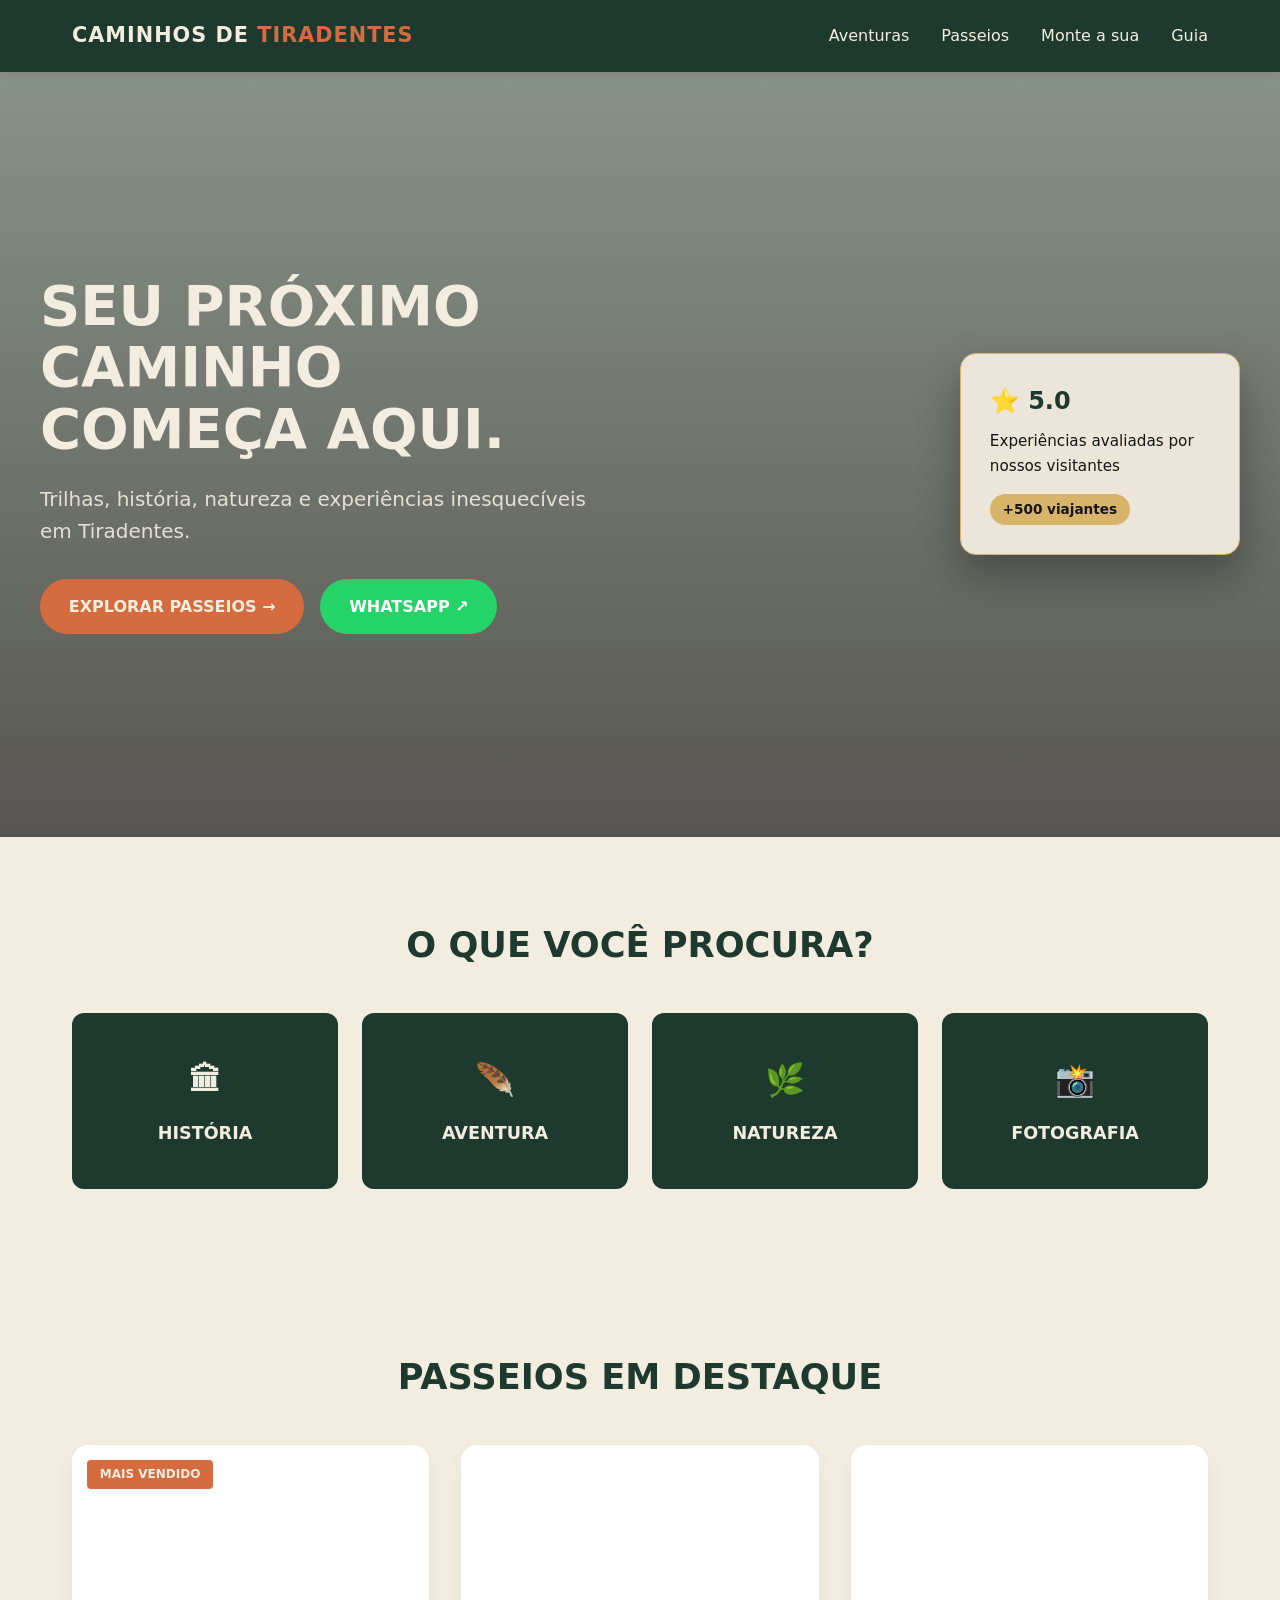
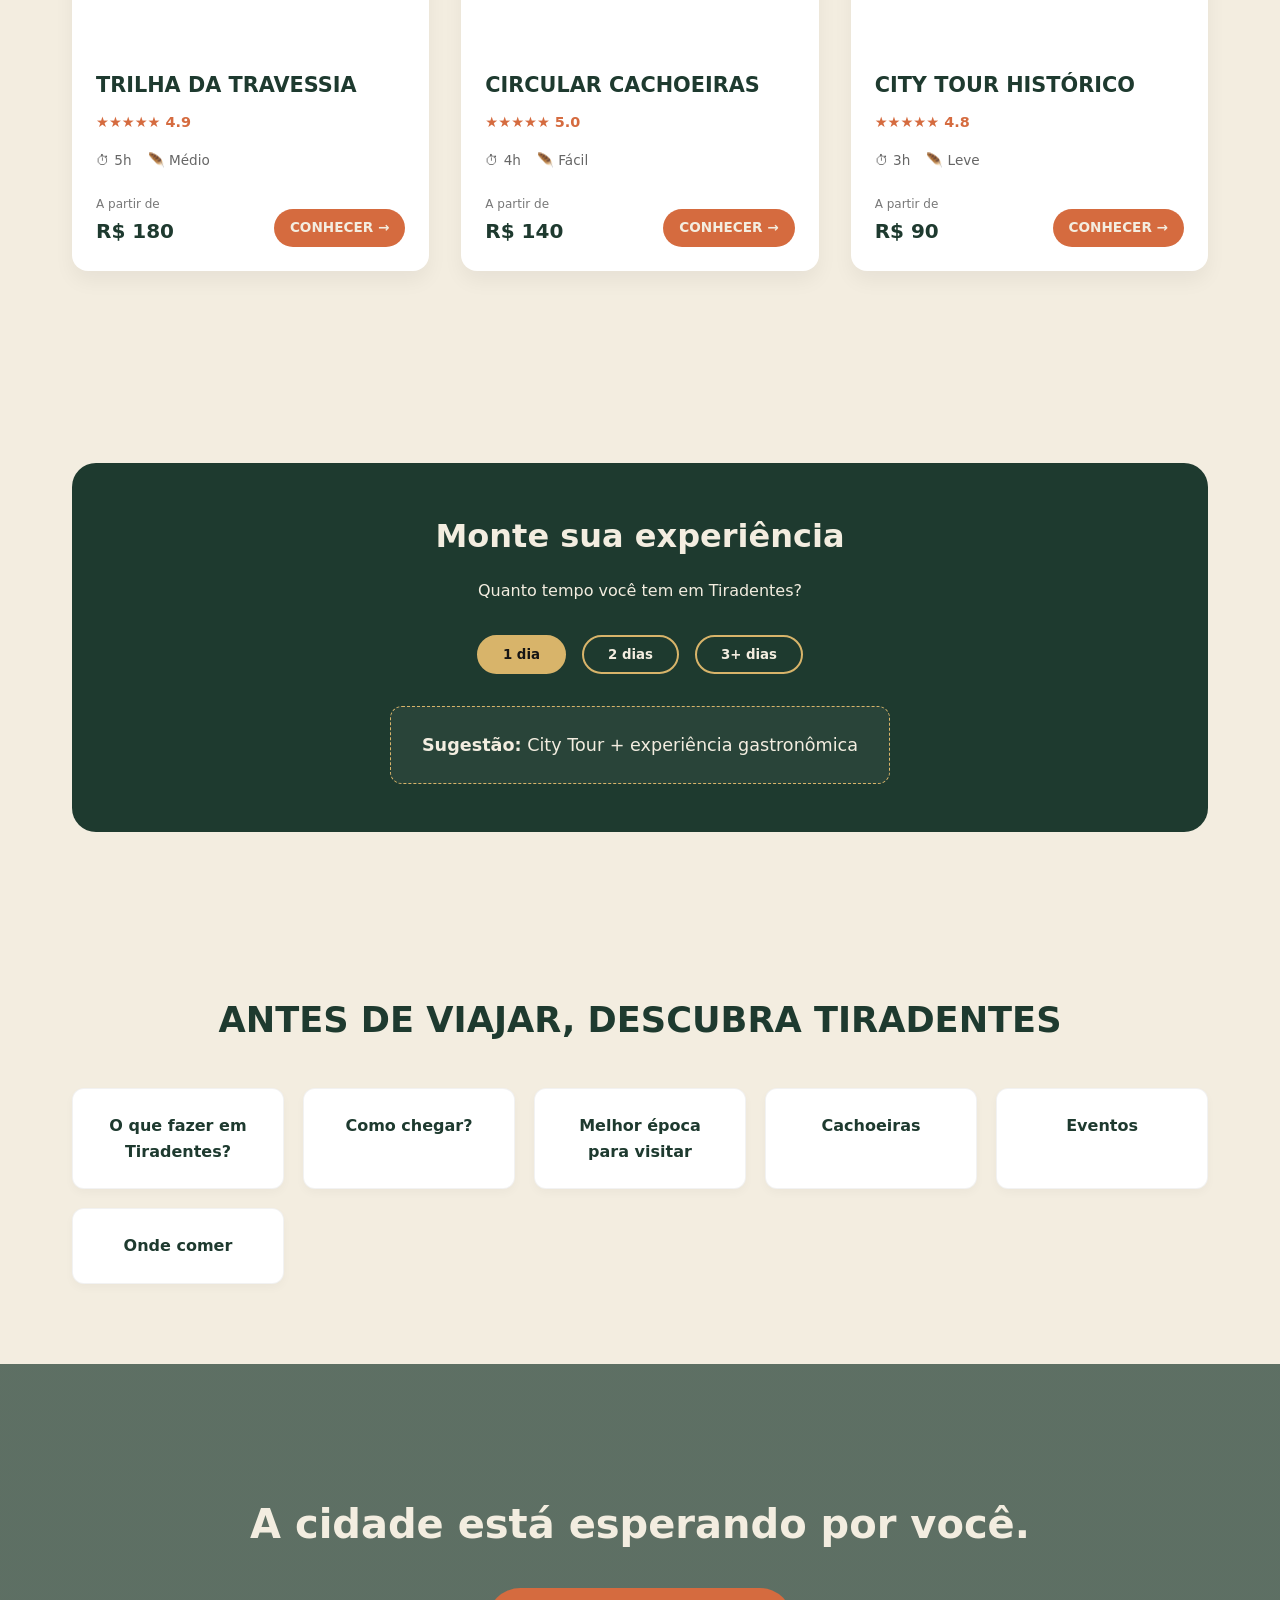
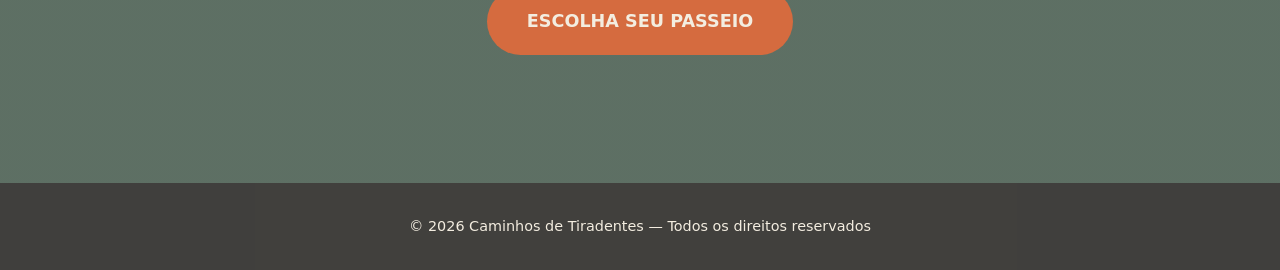
==== index.html @ ddace126 "beta" ====
<!DOCTYPE html>
<html lang="pt-BR">
<head>
  <meta charset="UTF-8" />
  <meta name="viewport" content="width=device-width, initial-scale=1.0" />
  <title>Ecoturismo Tiradentes | Seu Próximo Caminho Começa Aqui</title>
  <link rel="stylesheet" href="style.css" />
</head>
<body>

  <!-- HEADER / MENU PRINCIPAL
       ALTERE AQUI: texto do logo, itens do menu, links de navegação e a seção de destino (#id).
       Exemplo: mude "Caminhos de Tiradentes" para o nome do seu negócio e edite os hrefs para outras páginas ou seções.
  -->
  <header>
    <nav>
      <div class="logo">Caminhos de <span>Tiradentes</span></div>
      <ul class="nav-links">
        <li><a href="#aventuras">Aventuras</a></li>
        <li><a href="#passeios">Passeios</a></li>
        <li><a href="#experiencia">Monte a sua</a></li>
        <li><a href="#guia">Guia</a></li>
      </ul>
    </nav>
  </header>

  <!-- HERO / PRIMEIRA IMPRESSÃO
       ALTERE AQUI: título principal, subtítulo, botão de ação, texto do cartão flutuante e imagem de fundo.
       A imagem de fundo está no CSS na classe .hero; o texto está neste bloco.
  -->
  <div class="hero">
    <div class="hero-container">
      <div class="hero-content">
        <h1 class="hero-title">Seu próximo caminho começa aqui.</h1>
        <p class="hero-subtitle">Trilhas, história, natureza e experiências inesquecíveis em Tiradentes.</p>
        <div class="hero-buttons">
          <a href="#passeios" class="btn btn-primary">EXPLORAR PASSEIOS &rarr;</a>
          <a href="#" class="btn btn-whatsapp">WHATSAPP &#8599;</a>
        </div>
      </div>
      <div class="hero-card-wrapper">
        <div class="hero-card">
          <div class="hero-card-rating">&#11088; 5.0</div>
          <div class="hero-card-text">Experiências avaliadas por nossos visitantes</div>
          <div class="hero-card-badge">+500 viajantes</div>
        </div>
      </div>
    </div>
  </div>

  <!-- CATEGORIAS / BLOCOS DE SERVIÇO
       ALTERE AQUI: quantidade de categorias, ícones, títulos e links.
       Cada .category-card representa um tipo de experiência.
  -->
  <section id="aventuras">
    <h2 class="section-title">O que você procura?</h2>
    <div class="categories-grid">
      <a href="#" class="category-card">
        <span class="category-icon">&#127963;</span>
        <span>HISTÓRIA</span>
      </a>
      <a href="#" class="category-card">
        <span class="category-icon">&#129718;</span>
        <span>AVENTURA</span>
      </a>
      <a href="#" class="category-card">
        <span class="category-icon">&#127807;</span>
        <span>NATUREZA</span>
      </a>
      <a href="#" class="category-card">
        <span class="category-icon">&#128248;</span>
        <span>FOTOGRAFIA</span>
      </a>
    </div>
  </section>

  <!-- PASSEIOS EM DESTAQUE
       ALTERE AQUI: cada cartão de passeio individualmente.
       Para mudar o nome, imagem, duração, dificuldade, preço ou botão, edite o bloco .tour-card correspondente.
       Há três cartões no exemplo; basta duplicar ou remover blocos para criar mais opções.
  -->
  <section id="passeios">
    <h2 class="section-title">Passeios em Destaque</h2>
    <div class="tours-grid">
      
      <!-- CARD 1 -->
      <div class="tour-card">
        <div class="tour-image" style="background-image: url('https://images.unsplash.com/photo-1551632811-561732d1e306?auto=format&fit=crop&w=600&q=80');">
          <span class="tour-badge">Mais Vendido</span>
        </div>
        <div class="tour-content">
          <h3 class="tour-title">TRILHA DA TRAVESSIA</h3>
          <div class="tour-rating">&#9733;&#9733;&#9733;&#9733;&#9733; 4.9</div>
          <div class="tour-details">
            <span>&#9201; 5h</span>
            <span>&#129718; Médio</span>
          </div>
          <div class="tour-price-wrapper">
            <div>
              <div class="tour-price-label">A partir de</div>
              <div class="tour-price">R$ 180</div>
            </div>
            <a href="#" class="btn btn-primary" style="padding: 0.5rem 1rem; font-size: 0.85rem;">CONHECER &rarr;</a>
          </div>
        </div>
      </div>

      <!-- CARD 2 -->
      <div class="tour-card">
        <div class="tour-image" style="background-image: url('https://images.unsplash.com/photo-1506744038136-46273834b3fb?auto=format&fit=crop&w=600&q=80');">
        </div>
        <div class="tour-content">
          <h3 class="tour-title">CIRCULAR CACHOEIRAS</h3>
          <div class="tour-rating">&#9733;&#9733;&#9733;&#9733;&#9733; 5.0</div>
          <div class="tour-details">
            <span>&#9201; 4h</span>
            <span>&#129718; Fácil</span>
          </div>
          <div class="tour-price-wrapper">
            <div>
              <div class="tour-price-label">A partir de</div>
              <div class="tour-price">R$ 140</div>
            </div>
            <a href="#" class="btn btn-primary" style="padding: 0.5rem 1rem; font-size: 0.85rem;">CONHECER &rarr;</a>
          </div>
        </div>
      </div>

      <!-- CARD 3 -->
      <div class="tour-card">
        <div class="tour-image" style="background-image: url('https://images.unsplash.com/photo-1513836279014-a89f7a76ae86?auto=format&fit=crop&w=600&q=80');">
        </div>
        <div class="tour-content">
          <h3 class="tour-title">CITY TOUR HISTÓRICO</h3>
          <div class="tour-rating">&#9733;&#9733;&#9733;&#9733;&#9733; 4.8</div>
          <div class="tour-details">
            <span>&#9201; 3h</span>
            <span>&#129718; Leve</span>
          </div>
          <div class="tour-price-wrapper">
            <div>
              <div class="tour-price-label">A partir de</div>
              <div class="tour-price">R$ 90</div>
            </div>
            <a href="#" class="btn btn-primary" style="padding: 0.5rem 1rem; font-size: 0.85rem;">CONHECER &rarr;</a>
          </div>
        </div>
      </div>

    </div>
  </section>

  <!-- MONTE SUA EXPERIÊNCIA / BLOCO INTERATIVO
       ALTERE AQUI: texto do título, pergunta, botões do planner e sugestões finais do JavaScript.
       Os botões disparam a função updatePlan() em scripts.js.
  -->
  <section id="experiencia">
    <div class="planner-section">
      <h2 class="planner-title">Monte sua experiência</h2>
      <p>Quanto tempo você tem em Tiradentes?</p>
      
      <div class="planner-options">
        <button class="planner-btn active" onclick="updatePlan(1, this)">1 dia</button>
        <button class="planner-btn" onclick="updatePlan(2, this)">2 dias</button>
        <button class="planner-btn" onclick="updatePlan(3, this)">3+ dias</button>
      </div>

      <div class="planner-result" id="plannerResult">
        <strong>Sugestão:</strong> City Tour + experiência gastronômica
      </div>
    </div>
  </section>

  <!-- GUIA DE TIRADENTES
       ALTERE AQUI: lista de tópicos do guia e os textos dos cards.
       Esses elementos são links vazios (href="#") e podem virar páginas internas ou links externos.
  -->
  <section id="guia">
    <h2 class="section-title">Antes de viajar, descubra Tiradentes</h2>
    <div class="guide-grid">
      <a href="#" class="guide-card">O que fazer em Tiradentes?</a>
      <a href="#" class="guide-card">Como chegar?</a>
      <a href="#" class="guide-card">Melhor época para visitar</a>
      <a href="#" class="guide-card">Cachoeiras</a>
      <a href="#" class="guide-card">Eventos</a>
      <a href="#" class="guide-card">Onde comer</a>
    </div>
  </section>

  <!-- CTA FINAL / CHAMADA DE AÇÃO
       ALTERE AQUI: texto da chamada e botão final para agendar ou escolher passeio.
  -->
  <div class="full-cta">
    <h2>A cidade está esperando por você.</h2>
    <a href="#passeios" class="btn btn-primary" style="font-size: 1.1rem; padding: 1.2rem 2.5rem;">ESCOLHA SEU PASSEIO</a>
  </div>

  <!-- FOOTER / RODAPÉ
       ALTERE AQUI: nome do site, ano e texto de direitos autorais.
  -->
  <footer>
    <p>&copy;  2026 Caminhos de Tiradentes — Todos os direitos reservados</p>
  </footer>

  <script src="scripts.js"></script>
</body>
</html>
---- style.css ----
/* CSS RESET & VARIABLES
   ALTERE AQUI: todas as cores principais do site, fonte e paleta visual geral.
   Toda mudança feita em :root afeta vários elementos ao mesmo tempo.
*/
:root {
  --verde-floresta: #1E3A2F;
  --creme: #F3EDE0;
  --terracota: #D56B3F;
  --amarelo-areia: #D8B46A;
  --preto: #151515;
  --branco: #FFFFFF;
  --fonte-principal: system-ui, -apple-system, BlinkMacSystemFont, 'Segoe UI', Roboto, Oxygen, Ubuntu, Cantarell, sans-serif;
}

* {
  margin: 0;
  padding: 0;
  box-sizing: border-box;
  font-family: var(--fonte-principal);
}

body {
  background-color: var(--creme);
  color: var(--preto);
  line-height: 1.6;
}

/* HEADER & NAVBAR
   ALTERE AQUI: o fundo do topo do site, a barra fixa e o estilo do menu.
   Os itens do menu estão em .nav-links a e .logo.
*/
header {
  background-color: var(--verde-floresta);
  position: sticky;
  top: 0;
  z-index: 1000;
  box-shadow: 0 2px 10px rgba(0,0,0,0.1);
}

nav {
  max-width: 1200px;
  margin: 0 auto;
  padding: 1.2rem 2rem;
  display: flex;
  justify-content: space-between;
  align-items: center;
}

.logo {
  color: var(--creme);
  font-weight: 800;
  font-size: 1.3rem;
  letter-spacing: 1px;
  text-transform: uppercase;
}

.logo span {
  color: var(--terracota);
}

.nav-links {
  display: flex;
  gap: 2rem;
  list-style: none;
}

.nav-links a {
  color: var(--creme);
  text-decoration: none;
  font-weight: 500;
  transition: color 0.2s;
}

.nav-links a:hover {
  color: var(--amarelo-areia);
}

/* HERO SECTION
   ALTERE AQUI: a imagem principal, a altura, a sobreposição de cor e o comportamento da seção inicial.
   Se quiser trocar a foto ou o efeito de escurecimento, mude a propriedade background da classe .hero.
*/
.hero {
  position: relative;
  min-height: 85vh;
  background: linear-gradient(rgba(30, 58, 47, 0.5), rgba(21, 21, 21, 0.7)), 
              url('https://images.unsplash.com/photo-1551632811-561732d1e306?auto=format&fit=crop&w=1600&q=80') center/cover no-repeat;
  display: flex;
  align-items: center;
  padding: 0 2rem;
}

.hero-container {
  max-width: 1200px;
  margin: 0 auto;
  width: 100%;
  display: grid;
  grid-template-columns: 1fr 1fr;
  gap: 2rem;
  align-items: center;
}

.hero-content {
  color: var(--creme);
}

.hero-title {
  font-size: 3.5rem;
  font-weight: 900;
  line-height: 1.1;
  margin-bottom: 1.5rem;
  color: var(--creme);
  text-transform: uppercase;
}

.hero-subtitle {
  font-size: 1.25rem;
  margin-bottom: 2rem;
  color: var(--creme);
  opacity: 0.9;
}

.hero-buttons {
  display: flex;
  gap: 1rem;
  flex-wrap: wrap;
}

.btn {
  padding: 0.9rem 1.8rem;
  border-radius: 50px;
  font-weight: 700;
  text-decoration: none;
  display: inline-flex;
  align-items: center;
  gap: 0.5rem;
  cursor: pointer;
  border: none;
  transition: transform 0.2s, background-color 0.2s;
}

.btn:hover {
  transform: translateY(-2px);
}

.btn-primary {
  background-color: var(--terracota);
  color: var(--creme);
}

.btn-primary:hover {
  background-color: #c05a30;
}

.btn-whatsapp {
  background-color: #25D366;
  color: var(--branco);
}

.btn-whatsapp:hover {
  background-color: #20bd5a;
}

/* CARD FLUTUANTE HERO
   ALTERE AQUI: o bloco de avaliação flutuante à direita da seção principal.
   Este cartão controla o texto de "5.0", a quantidade de viajantes e o fundo do badge.
*/
.hero-card-wrapper {
  display: flex;
  justify-content: flex-end;
}

.hero-card {
  background: rgba(243, 237, 224, 0.95);
  backdrop-filter: blur(5px);
  padding: 1.8rem;
  border-radius: 16px;
  box-shadow: 0 20px 40px rgba(0,0,0,0.3);
  max-width: 280px;
  border: 1px solid var(--amarelo-areia);
}

.hero-card-rating {
  font-size: 1.5rem;
  font-weight: 800;
  color: var(--verde-floresta);
  display: flex;
  align-items: center;
  gap: 0.3rem;
  margin-bottom: 0.5rem;
}

.hero-card-text {
  font-size: 0.95rem;
  color: var(--preto);
  margin-bottom: 1rem;
}

.hero-card-badge {
  display: inline-block;
  background-color: var(--amarelo-areia);
  color: var(--preto);
  font-weight: 700;
  padding: 0.3rem 0.8rem;
  border-radius: 20px;
  font-size: 0.85rem;
}

/* GLOBAL SECTIONS */
section {
  padding: 5rem 2rem;
  max-width: 1200px;
  margin: 0 auto;
}

.section-title {
  text-align: center;
  font-size: 2.2rem;
  color: var(--verde-floresta);
  margin-bottom: 2.5rem;
  text-transform: uppercase;
  font-weight: 800;
}

/* CATEGORIAS
   ALTERE AQUI: o layout da grade de categorias (quantos blocos aparecem por linha e o espaço entre eles).
   Cada .category-card representa um item de menu visual.
*/
.categories-grid {
  display: grid;
  grid-template-columns: repeat(auto-fit, minmax(220px, 1fr));
  gap: 1.5rem;
}

.category-card {
  background-color: var(--verde-floresta);
  color: var(--creme);
  padding: 2.5rem 1.5rem;
  border-radius: 12px;
  text-align: center;
  text-decoration: none;
  font-weight: 700;
  font-size: 1.1rem;
  transition: all 0.3s ease;
  display: flex;
  flex-direction: column;
  align-items: center;
  gap: 0.8rem;
  border: 2px solid transparent;
}

.category-card:hover {
  background-color: var(--terracota);
  transform: translateY(-5px);
}

.category-icon {
  font-size: 2rem;
}

/* TOURS / PASSEIOS
   ALTERE AQUI: o grid dos cards de passeio e todos os estilos internos do cartão.
   Os títulos, preços, ícones, avaliação, destaque e botão estão aqui.
*/
.tours-grid {
  display: grid;
  grid-template-columns: repeat(auto-fit, minmax(300px, 1fr));
  gap: 2rem;
}

.tour-card {
  background-color: var(--branco);
  border-radius: 16px;
  overflow: hidden;
  box-shadow: 0 10px 20px rgba(0,0,0,0.05);
  display: flex;
  flex-direction: column;
  position: relative;
}

.tour-image {
  height: 200px;
  background-size: cover;
  background-position: center;
  position: relative;
}

.tour-badge {
  position: absolute;
  top: 15px;
  left: 15px;
  background-color: var(--terracota);
  color: var(--creme);
  padding: 0.3rem 0.8rem;
  border-radius: 4px;
  font-size: 0.75rem;
  font-weight: 800;
  text-transform: uppercase;
}

.tour-content {
  padding: 1.5rem;
  display: flex;
  flex-direction: column;
  flex-grow: 1;
}

.tour-title {
  font-size: 1.3rem;
  color: var(--verde-floresta);
  margin-bottom: 0.5rem;
  font-weight: 800;
}

.tour-rating {
  color: var(--terracota);
  font-size: 0.9rem;
  margin-bottom: 1rem;
  font-weight: 700;
}

.tour-details {
  display: flex;
  gap: 1rem;
  font-size: 0.85rem;
  color: #666;
  margin-bottom: 1.5rem;
}

.tour-price-wrapper {
  margin-top: auto;
  display: flex;
  justify-content: space-between;
  align-items: flex-end;
}

.tour-price-label {
  font-size: 0.75rem;
  color: #777;
}

.tour-price {
  font-size: 1.25rem;
  font-weight: 800;
  color: var(--verde-floresta);
}

/* MONTE SUA EXPERIÊNCIA
   ALTERE AQUI: a caixa interativa que muda de acordo com o tempo de viagem.
   O estilo dos botões e do bloco de resultado estão neste bloco.
*/
.planner-section {
  background-color: var(--verde-floresta);
  color: var(--creme);
  border-radius: 24px;
  padding: 3rem 2rem;
  text-align: center;
  margin-top: 2rem;
}

.planner-title {
  font-size: 2rem;
  margin-bottom: 1rem;
  color: var(--creme);
}

.planner-options {
  display: flex;
  justify-content: center;
  gap: 1rem;
  margin: 2rem 0;
  flex-wrap: wrap;
}

.planner-btn {
  background: transparent;
  border: 2px solid var(--amarelo-areia);
  color: var(--creme);
  padding: 0.6rem 1.5rem;
  border-radius: 30px;
  cursor: pointer;
  font-weight: 700;
  transition: all 0.2s;
}

.planner-btn.active, .planner-btn:hover {
  background-color: var(--amarelo-areia);
  color: var(--preto);
}

.planner-result {
  background-color: rgba(255,255,255,0.05);
  padding: 1.5rem;
  border-radius: 12px;
  max-width: 500px;
  margin: 0 auto;
  border: 1px dashed var(--amarelo-areia);
  font-size: 1.1rem;
}

/* GUIA DE TIRADENTES
   ALTERE AQUI: as opções de guia/FAQ/links rápidos.
   Cada .guide-card é um item da grade.
*/
.guide-grid {
  display: grid;
  grid-template-columns: repeat(auto-fit, minmax(180px, 1fr));
  gap: 1.2rem;
}

.guide-card {
  background-color: var(--branco);
  padding: 1.5rem;
  border-radius: 12px;
  text-align: center;
  text-decoration: none;
  color: var(--verde-floresta);
  font-weight: 700;
  box-shadow: 0 4px 10px rgba(0,0,0,0.03);
  border: 1px solid rgba(0,0,0,0.05);
  transition: transform 0.2s;
}

.guide-card:hover {
  transform: translateY(-3px);
  box-shadow: 0 8px 15px rgba(0,0,0,0.08);
}

/* FULL WIDTH CTA
   ALTERE AQUI: o bloco grande de chamada para ação, com imagem de fundo e texto principal.
   É a seção que costuma anunciar a última decisão do visitante.
*/
.full-cta {
  background: linear-gradient(rgba(30, 58, 47, 0.7), rgba(30, 58, 47, 0.7)), 
              url('https://images.unsplash.com/photo-1464822759023-fed622ff2c3b?auto=format&fit=crop&w=1600&q=80') center/cover no-repeat;
  padding: 8rem 2rem;
  text-align: center;
  color: var(--creme);
}

.full-cta h2 {
  font-size: 2.5rem;
  margin-bottom: 2rem;
  font-weight: 800;
}

/* FOOTER
   ALTERE AQUI: o rodapé do site, como fundo escuro, texto final e ano.
*/
footer {
  background-color: var(--preto);
  color: var(--creme);
  padding: 2rem;
  text-align: center;
  font-size: 0.9rem;
  opacity: 0.8;
}

/* RESPONSIVO */
@media (max-width: 768px) {
  .hero-container {
    grid-template-columns: 1fr;
  }
  .hero-card-wrapper {
    justify-content: center;
  }
  .hero-title {
    font-size: 2.5rem;
  }
  .nav-links {
    display: none;
  }
}
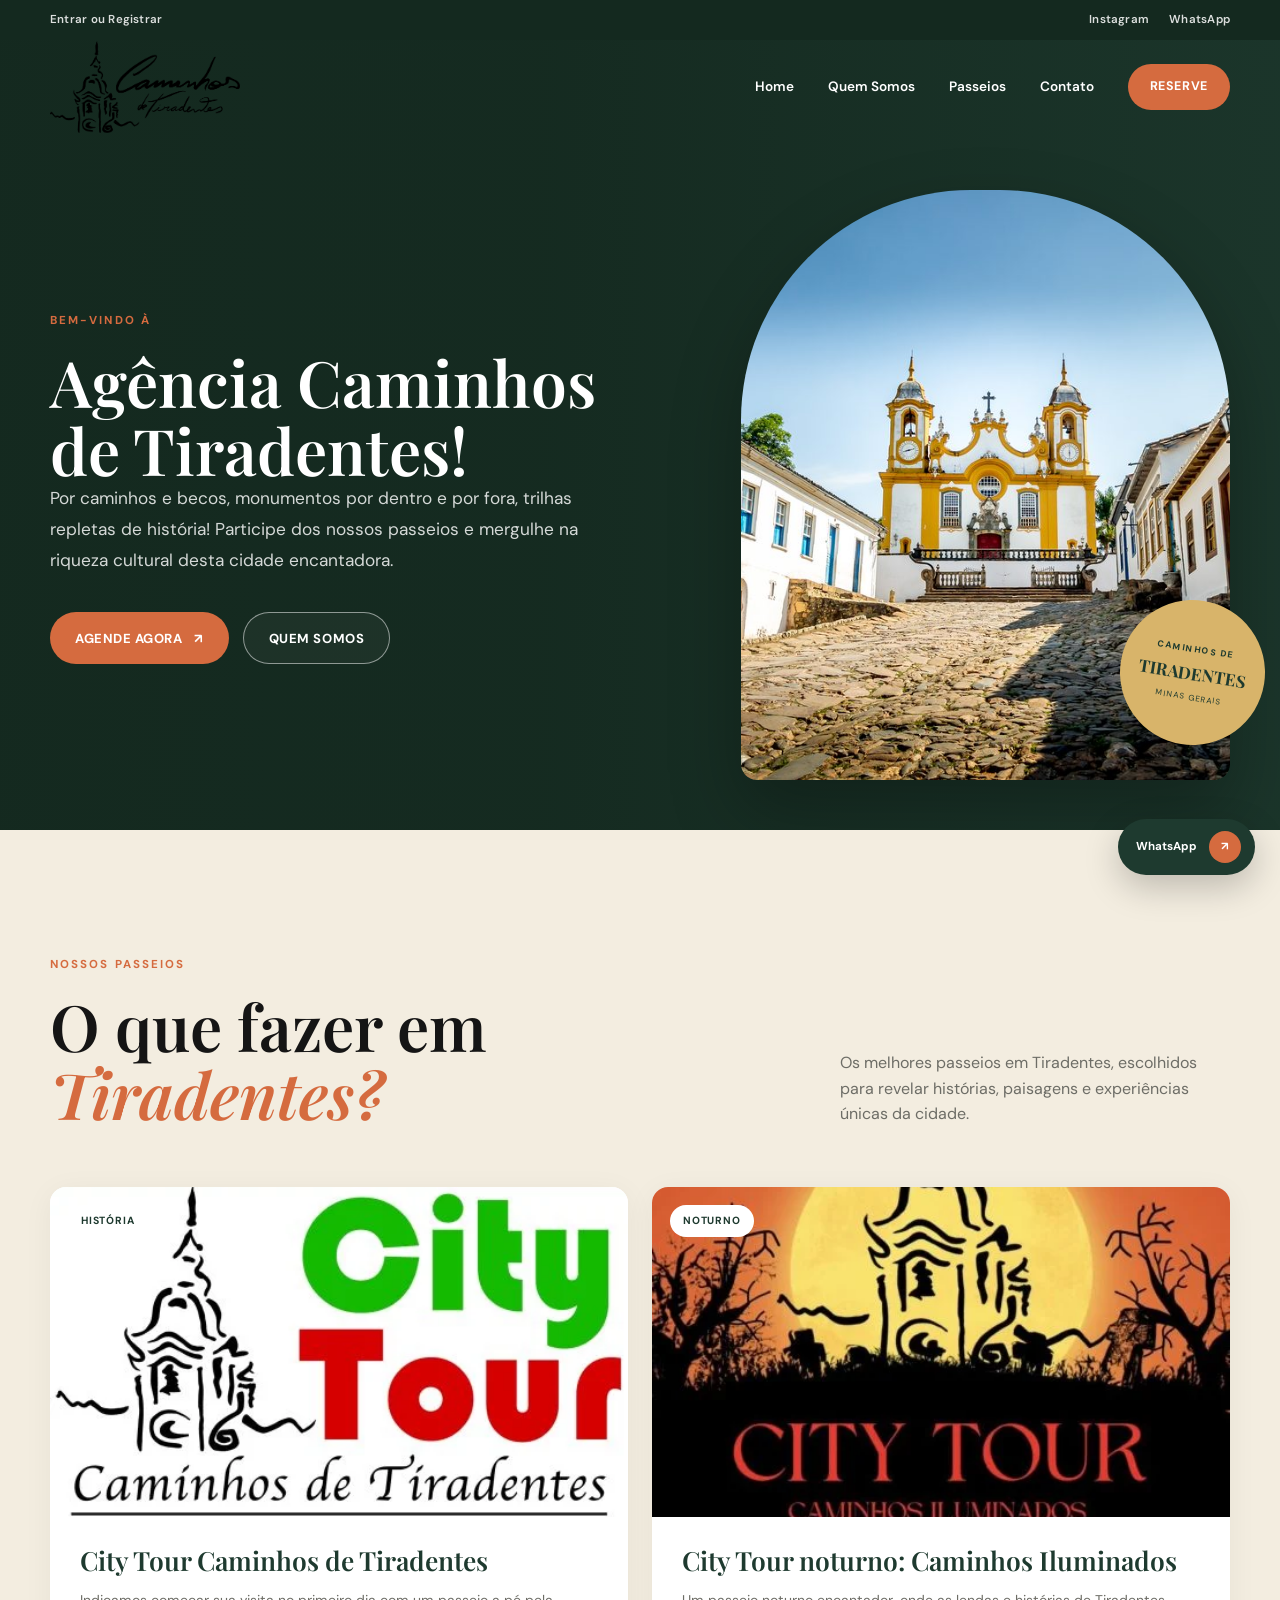
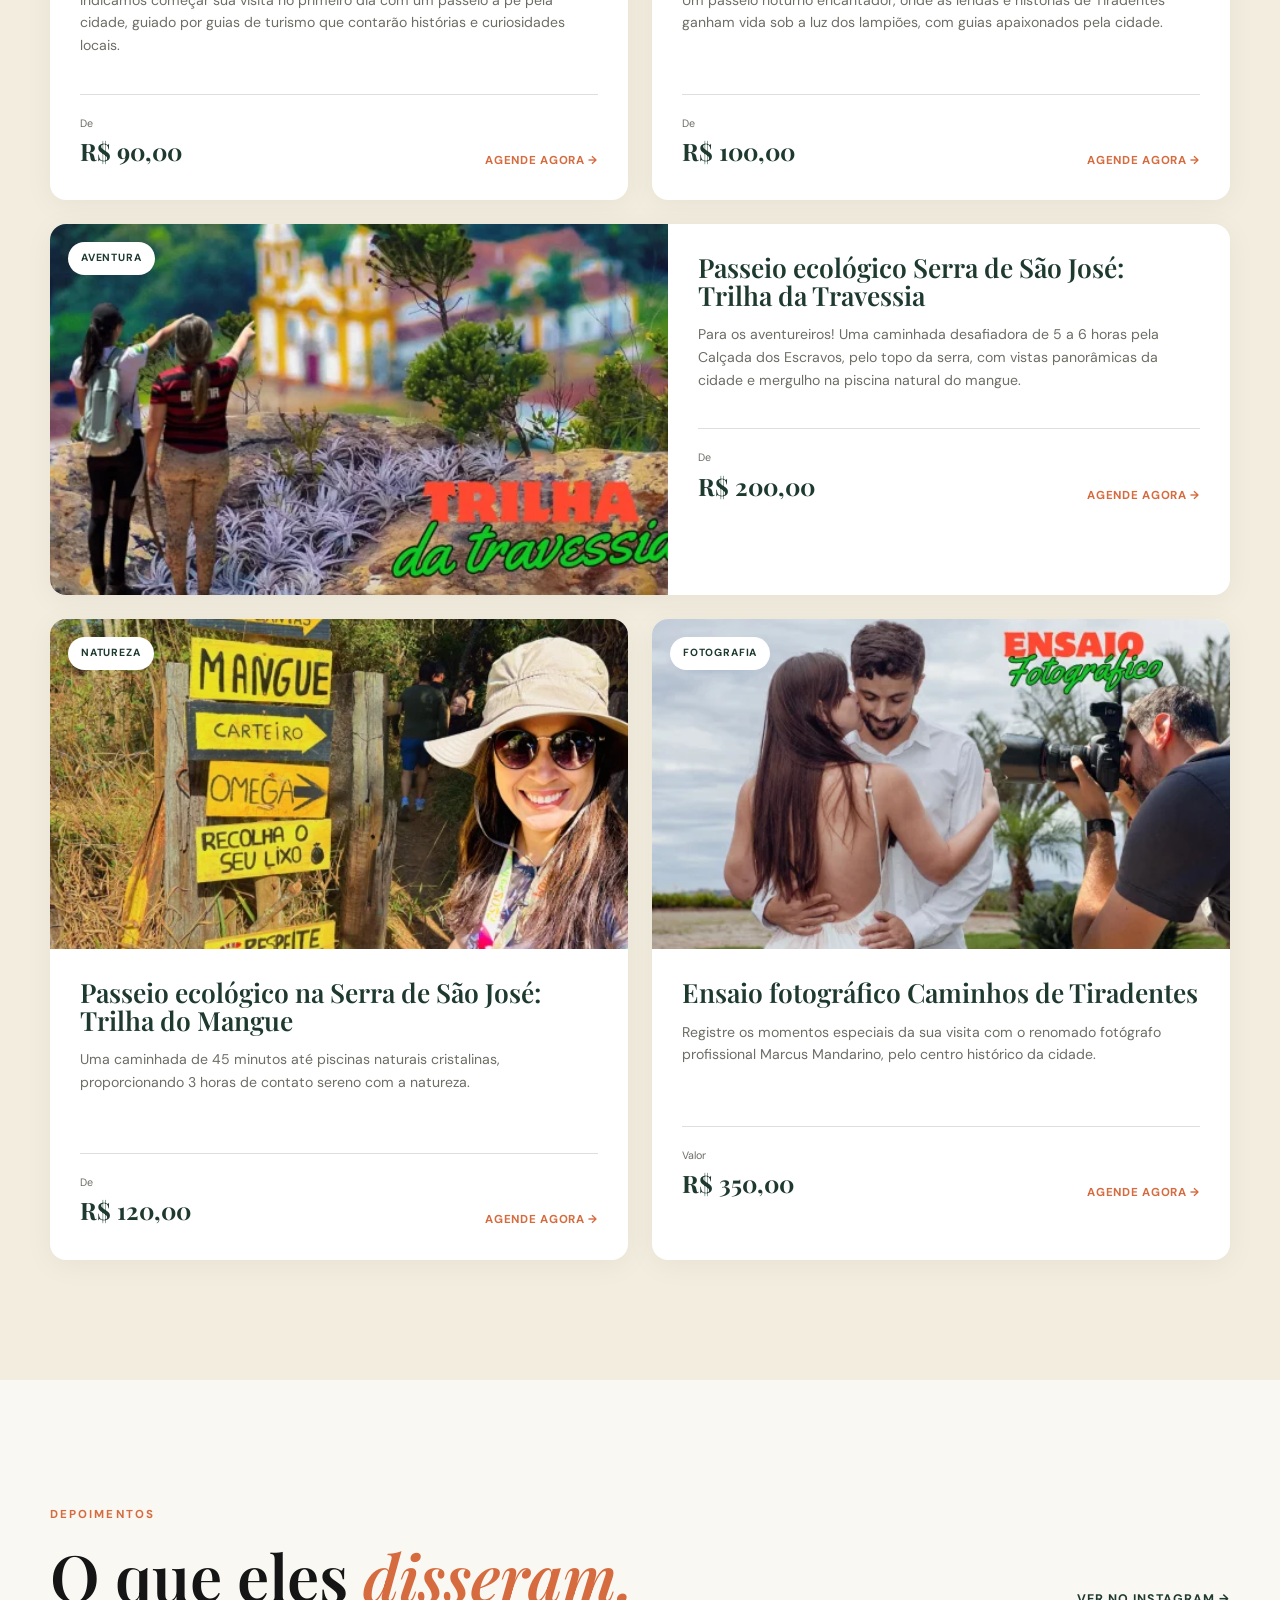
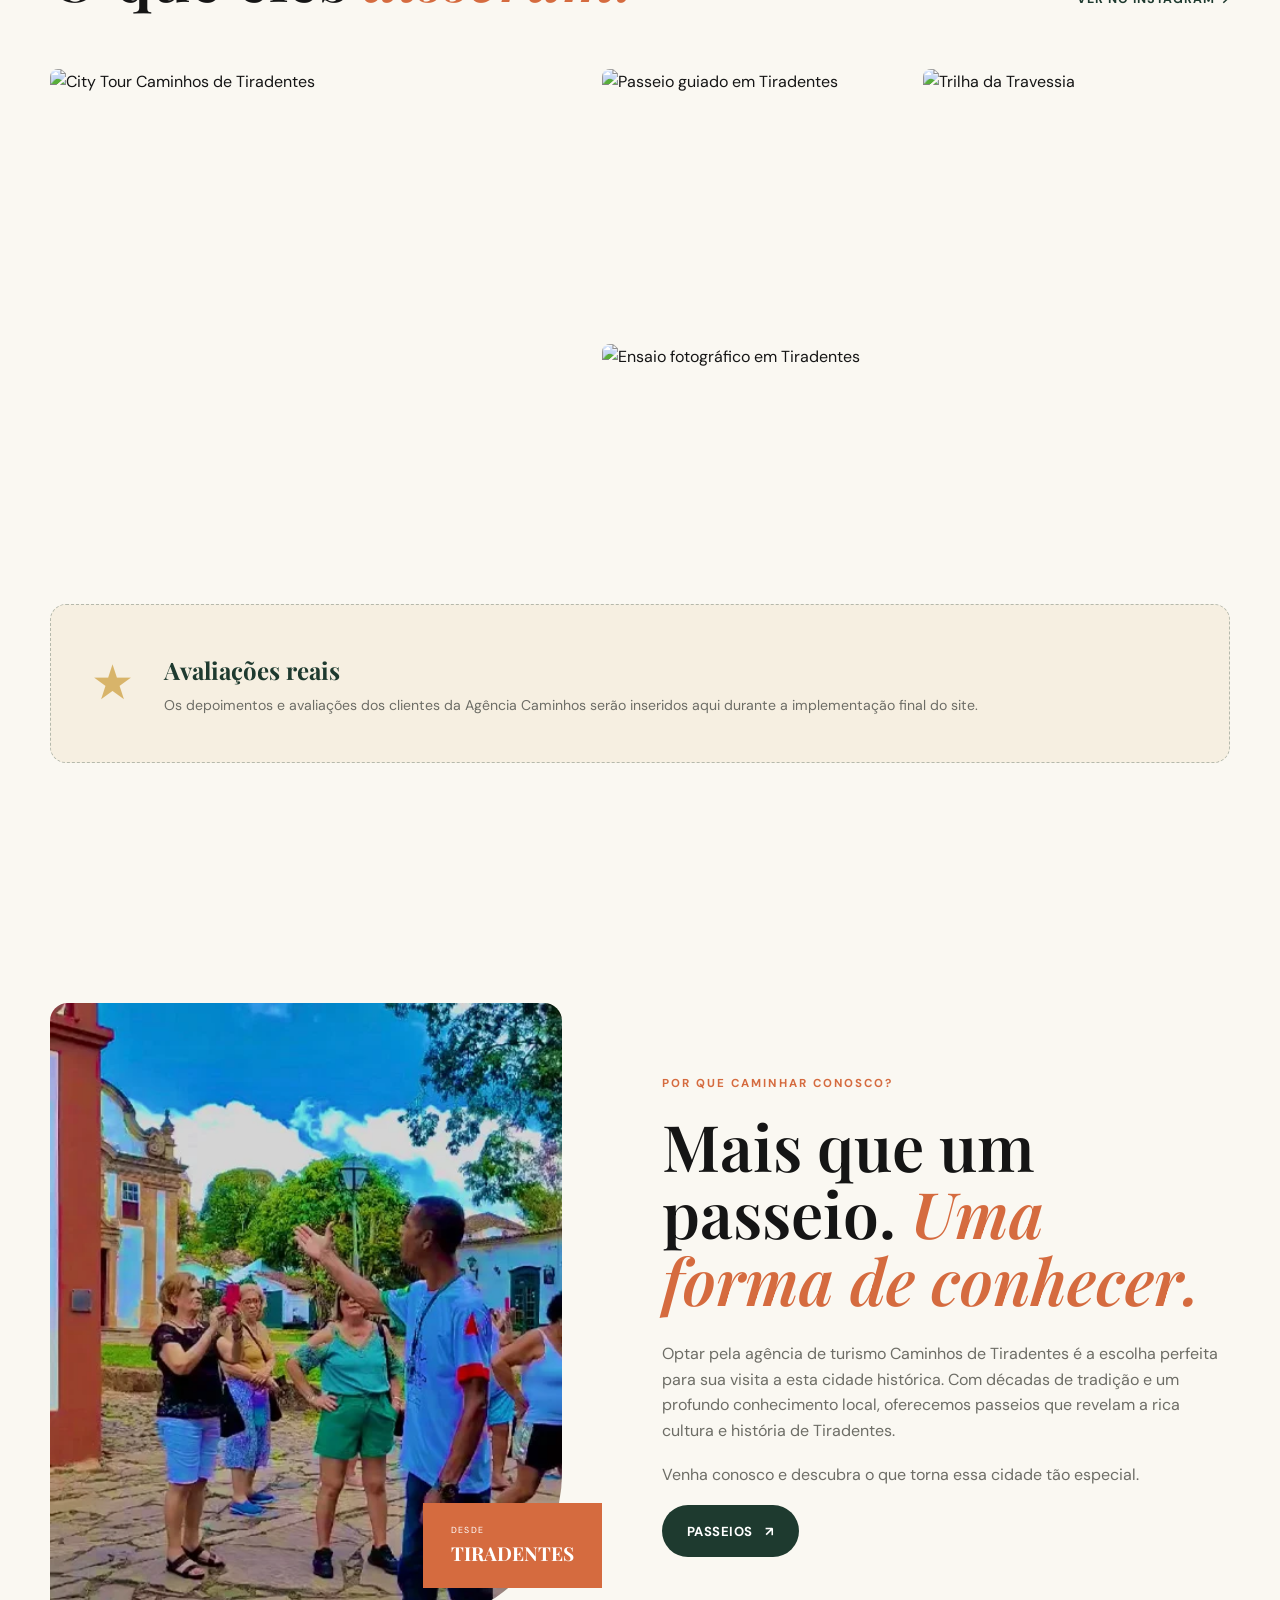
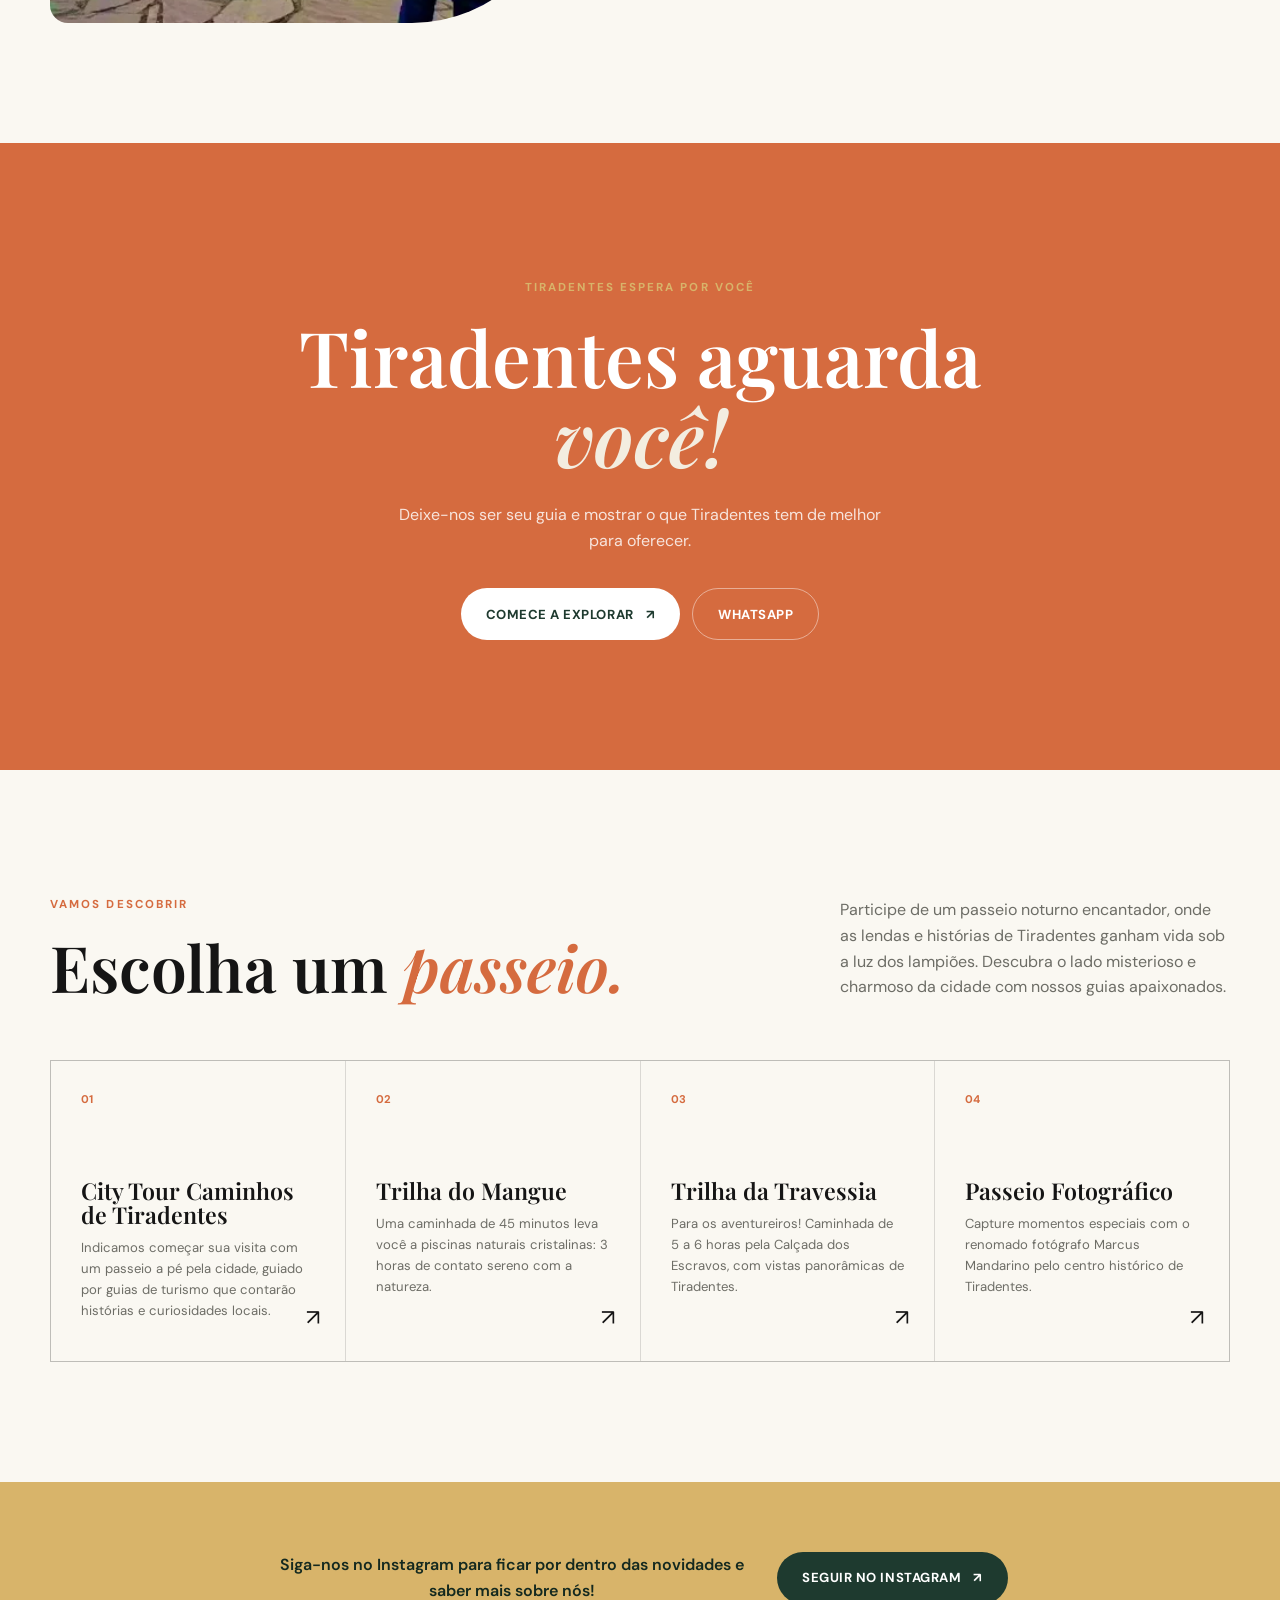
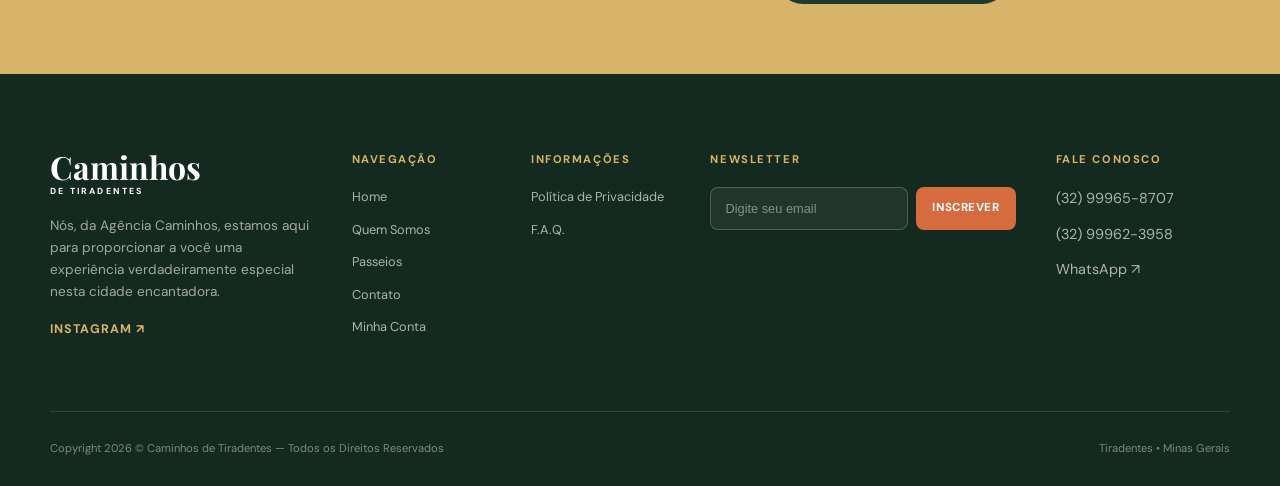
==== commit 38fc02ed: "att" ====
--- a/index.html
+++ b/index.html
@@ -1,207 +1,1209 @@
 <!DOCTYPE html>
 <html lang="pt-BR">
+
 <head>
-  <meta charset="UTF-8" />
-  <meta name="viewport" content="width=device-width, initial-scale=1.0" />
-  <title>Ecoturismo Tiradentes | Seu Próximo Caminho Começa Aqui</title>
-  <link rel="stylesheet" href="style.css" />
+    <meta charset="UTF-8">
+
+    <meta
+        name="viewport"
+        content="width=device-width, initial-scale=1.0"
+    >
+
+    <meta
+        name="description"
+        content="Descubra os encantos de Tiradentes com a Caminhos de Tiradentes. Seu guia para os melhores passeios guiados em Tiradentes, MG."
+    >
+
+    <title>Caminhos de Tiradentes | Agência de Turismo em Tiradentes MG</title>
+
+    <!-- Google Fonts -->
+    <link rel="preconnect" href="https://fonts.googleapis.com">
+    <link rel="preconnect" href="https://fonts.gstatic.com" crossorigin>
+
+    <link
+        href="https://fonts.googleapis.com/css2?family=DM+Sans:wght@400;500;600;700&family=Playfair+Display:wght@500;600;700&display=swap"
+        rel="stylesheet"
+    >
+
+    <!-- CSS -->
+    <link rel="stylesheet" href="style.css">
 </head>
+
 <body>
 
-  <!-- HEADER / MENU PRINCIPAL
-       ALTERE AQUI: texto do logo, itens do menu, links de navegação e a seção de destino (#id).
-       Exemplo: mude "Caminhos de Tiradentes" para o nome do seu negócio e edite os hrefs para outras páginas ou seções.
-  -->
-  <header>
-    <nav>
-      <div class="logo">Caminhos de <span>Tiradentes</span></div>
-      <ul class="nav-links">
-        <li><a href="#aventuras">Aventuras</a></li>
-        <li><a href="#passeios">Passeios</a></li>
-        <li><a href="#experiencia">Monte a sua</a></li>
-        <li><a href="#guia">Guia</a></li>
-      </ul>
-    </nav>
-  </header>
-
-  <!-- HERO / PRIMEIRA IMPRESSÃO
-       ALTERE AQUI: título principal, subtítulo, botão de ação, texto do cartão flutuante e imagem de fundo.
-       A imagem de fundo está no CSS na classe .hero; o texto está neste bloco.
-  -->
-  <div class="hero">
-    <div class="hero-container">
-      <div class="hero-content">
-        <h1 class="hero-title">Seu próximo caminho começa aqui.</h1>
-        <p class="hero-subtitle">Trilhas, história, natureza e experiências inesquecíveis em Tiradentes.</p>
-        <div class="hero-buttons">
-          <a href="#passeios" class="btn btn-primary">EXPLORAR PASSEIOS &rarr;</a>
-          <a href="#" class="btn btn-whatsapp">WHATSAPP &#8599;</a>
+    <!-- =========================================================
+         BARRA SUPERIOR
+    ========================================================== -->
+
+    <div class="topbar">
+
+        <div class="container topbar-inner">
+
+            <a href="https://caminhosdetiradentes.com.br/minha-conta/" class="topbar-account">
+                Entrar ou Registrar
+            </a>
+
+            <div class="topbar-social">
+
+                <a
+                    href="https://www.instagram.com/caminhosdetiradentes_citytour?igsh=ajJkcGUxYzQwbW5r&utm_source=qr"
+                    target="_blank"
+                    rel="noopener noreferrer"
+                    aria-label="Instagram"
+                >
+                    Instagram
+                </a>
+
+                <a
+                    href="https://wa.me/5532999658707"
+                    target="_blank"
+                    rel="noopener noreferrer"
+                    aria-label="WhatsApp"
+                >
+                    WhatsApp
+                </a>
+
+            </div>
+
         </div>
-      </div>
-      <div class="hero-card-wrapper">
-        <div class="hero-card">
-          <div class="hero-card-rating">&#11088; 5.0</div>
-          <div class="hero-card-text">Experiências avaliadas por nossos visitantes</div>
-          <div class="hero-card-badge">+500 viajantes</div>
+
+    </div>
+
+
+
+    <!-- =========================================================
+         HEADER
+    ========================================================== -->
+
+    <header class="site-header" id="site-header">
+
+        <div class="container header-inner">
+
+            <a href="#" class="logo" aria-label="Caminhos de Tiradentes">
+
+                <img
+                    src="images/logo.webp"
+                    alt="Caminhos de Tiradentes"
+                    onerror="this.style.display='none'; this.parentElement.classList.add('logo-placeholder');"
+                >
+
+                <span class="logo-fallback">
+                    Caminhos
+                    <small>de Tiradentes</small>
+                </span>
+
+            </a>
+
+
+            <!-- NAVEGAÇÃO DESKTOP -->
+
+            <nav class="main-nav" aria-label="Navegação principal">
+
+                <a href="#">Home</a>
+
+                <a href="#quem-somos">Quem Somos</a>
+
+                <a href="#passeios">Passeios</a>
+
+                <a href="#contato">Contato</a>
+
+                <a
+                    href="#reserve"
+                    class="nav-button"
+                >
+                    Reserve
+                </a>
+
+            </nav>
+
+
+            <!-- BOTÃO MOBILE -->
+
+            <button
+                class="menu-toggle"
+                id="menu-toggle"
+                aria-label="Abrir menu"
+                aria-expanded="false"
+            >
+
+                <span></span>
+                <span></span>
+                <span></span>
+
+            </button>
+
         </div>
-      </div>
-    </div>
-  </div>
-
-  <!-- CATEGORIAS / BLOCOS DE SERVIÇO
-       ALTERE AQUI: quantidade de categorias, ícones, títulos e links.
-       Cada .category-card representa um tipo de experiência.
-  -->
-  <section id="aventuras">
-    <h2 class="section-title">O que você procura?</h2>
-    <div class="categories-grid">
-      <a href="#" class="category-card">
-        <span class="category-icon">&#127963;</span>
-        <span>HISTÓRIA</span>
-      </a>
-      <a href="#" class="category-card">
-        <span class="category-icon">&#129718;</span>
-        <span>AVENTURA</span>
-      </a>
-      <a href="#" class="category-card">
-        <span class="category-icon">&#127807;</span>
-        <span>NATUREZA</span>
-      </a>
-      <a href="#" class="category-card">
-        <span class="category-icon">&#128248;</span>
-        <span>FOTOGRAFIA</span>
-      </a>
-    </div>
-  </section>
-
-  <!-- PASSEIOS EM DESTAQUE
-       ALTERE AQUI: cada cartão de passeio individualmente.
-       Para mudar o nome, imagem, duração, dificuldade, preço ou botão, edite o bloco .tour-card correspondente.
-       Há três cartões no exemplo; basta duplicar ou remover blocos para criar mais opções.
-  -->
-  <section id="passeios">
-    <h2 class="section-title">Passeios em Destaque</h2>
-    <div class="tours-grid">
-      
-      <!-- CARD 1 -->
-      <div class="tour-card">
-        <div class="tour-image" style="background-image: url('https://images.unsplash.com/photo-1551632811-561732d1e306?auto=format&fit=crop&w=600&q=80');">
-          <span class="tour-badge">Mais Vendido</span>
+
+
+        <!-- MENU MOBILE -->
+
+        <div class="mobile-menu" id="mobile-menu">
+
+            <a href="#">Home</a>
+
+            <a href="#quem-somos">Quem Somos</a>
+
+            <a href="#passeios">Passeios</a>
+
+            <a href="#contato">Contato</a>
+
+            <a
+                href="#passeios"
+                class="mobile-menu-button"
+            >
+                Passeios
+            </a>
+
         </div>
-        <div class="tour-content">
-          <h3 class="tour-title">TRILHA DA TRAVESSIA</h3>
-          <div class="tour-rating">&#9733;&#9733;&#9733;&#9733;&#9733; 4.9</div>
-          <div class="tour-details">
-            <span>&#9201; 5h</span>
-            <span>&#129718; Médio</span>
-          </div>
-          <div class="tour-price-wrapper">
-            <div>
-              <div class="tour-price-label">A partir de</div>
-              <div class="tour-price">R$ 180</div>
+
+    </header>
+
+
+
+    <main>
+
+        <!-- =====================================================
+             HERO
+        ====================================================== -->
+
+        <section class="hero">
+
+            <div class="hero-background"></div>
+
+            <div class="container hero-grid">
+
+                <div class="hero-content">
+
+                    <span class="eyebrow">
+                        BEM-VINDO À
+                    </span>
+
+                    <h2>
+                        Agência
+                        <span>Caminhos</span>
+                        de Tiradentes!
+                    </h2>
+
+                    <p>
+                        Por caminhos e becos, monumentos por dentro e por
+                        fora, trilhas repletas de história! Participe dos
+                        nossos passeios e mergulhe na riqueza cultural
+                        desta cidade encantadora.
+                    </p>
+
+
+                    <div class="hero-buttons">
+
+                        <a
+                            href="#passeios"
+                            class="button button-primary"
+                        >
+                            Agende agora
+                            <span>↗</span>
+                        </a>
+
+                        <a
+                            href="#quem-somos"
+                            class="button button-outline"
+                        >
+                            Quem somos
+                        </a>
+
+                    </div>
+
+                </div>
+
+
+                <div class="hero-visual">
+
+                    <div class="hero-image-wrapper">
+
+                        <img
+                            src="images/header.webp"
+                            alt="Paisagem de Tiradentes"
+                            class="hero-image"
+                        >
+
+                        <div class="hero-stamp">
+
+                            <span>
+                                CAMINHOS DE
+                            </span>
+
+                            <strong>
+                                TIRADENTES
+                            </strong>
+
+                            <small>
+                                MINAS GERAIS
+                            </small>
+
+                        </div>
+
+                    </div>
+
+                </div>
+
             </div>
-            <a href="#" class="btn btn-primary" style="padding: 0.5rem 1rem; font-size: 0.85rem;">CONHECER &rarr;</a>
-          </div>
+
+        </section>
+
+
+
+        <!-- =====================================================
+             PASSEIOS
+        ====================================================== -->
+
+        <section
+            class="tours section"
+            id="passeios"
+        >
+
+            <div class="container">
+
+                <div class="section-heading">
+
+                    <div>
+
+                        <span class="eyebrow">
+                            NOSSOS PASSEIOS
+                        </span>
+
+                        <h2>
+                            O que fazer em
+                            <em>Tiradentes?</em>
+                        </h2>
+
+                    </div>
+
+                    <p>
+                        Os melhores passeios em Tiradentes, escolhidos
+                        para revelar histórias, paisagens e experiências
+                        únicas da cidade.
+                    </p>
+
+                </div>
+
+
+                <div class="tour-grid">
+
+                    <!-- CITY TOUR -->
+
+                    <article class="tour-card">
+
+                        <a
+                            href="https://caminhosdetiradentes.com.br/produto/caminhos-de-tiradentes/"
+                            class="tour-image"
+                        >
+
+                            <img
+                                src="images/city_tour.webp"
+                                alt="City Tour Caminhos de Tiradentes"
+                            >
+
+                            <span class="tour-category">
+                                História
+                            </span>
+
+                        </a>
+
+
+                        <div class="tour-content">
+
+                            <h3>
+                                City Tour Caminhos de Tiradentes
+                            </h3>
+
+                            <p>
+                                Indicamos começar sua visita no primeiro
+                                dia com um passeio a pé pela cidade,
+                                guiado por guias de turismo que contarão
+                                histórias e curiosidades locais.
+                            </p>
+
+                            <div class="tour-footer">
+
+                                <div class="tour-price">
+
+                                    <small>
+                                        De
+                                    </small>
+
+                                    <strong>
+                                        R$ 90,00
+                                    </strong>
+
+                                </div>
+
+                                <a
+                                    href="https://caminhosdetiradentes.com.br/produto/caminhos-de-tiradentes/"
+                                    class="tour-link"
+                                >
+                                    Agende agora →
+                                </a>
+
+                            </div>
+
+                        </div>
+
+                    </article>
+
+
+                    <!-- CAMINHOS ILUMINADOS -->
+
+                    <article class="tour-card">
+
+                        <a
+                            href="https://caminhosdetiradentes.com.br/produto/caminhos-iluminados/"
+                            class="tour-image"
+                        >
+
+                            <img
+                                src="images/city_tour_noturno.webp"
+                                alt="City Tour noturno Caminhos Iluminados"
+                            >
+
+                            <span class="tour-category">
+                                Noturno
+                            </span>
+
+                        </a>
+
+
+                        <div class="tour-content">
+
+                            <h3>
+                                City Tour noturno: Caminhos Iluminados
+                            </h3>
+
+                            <p>
+                                Um passeio noturno encantador, onde as
+                                lendas e histórias de Tiradentes ganham
+                                vida sob a luz dos lampiões, com guias
+                                apaixonados pela cidade.
+                            </p>
+
+                            <div class="tour-footer">
+
+                                <div class="tour-price">
+
+                                    <small>
+                                        De
+                                    </small>
+
+                                    <strong>
+                                        R$ 100,00
+                                    </strong>
+
+                                </div>
+
+                                <a
+                                    href="https://caminhosdetiradentes.com.br/produto/caminhos-iluminados/"
+                                    class="tour-link"
+                                >
+                                    Agende agora →
+                                </a>
+
+                            </div>
+
+                        </div>
+
+                    </article>
+
+
+                    <!-- TRILHA DA TRAVESSIA -->
+
+                    <article class="tour-card tour-card-featured">
+
+                        <a
+                            href="https://caminhosdetiradentes.com.br/produto/caminhos-da-serra-de-sao-jose/"
+                            class="tour-image"
+                        >
+
+                            <img
+                                src="images/trilha_travessia.webp"
+                                alt="Trilha da Travessia na Serra de São José"
+                            >
+
+                            <span class="tour-category">
+                                Aventura
+                            </span>
+
+                        </a>
+
+
+                        <div class="tour-content">
+
+                            <h3>
+                                Passeio ecológico Serra de São José:
+                                Trilha da Travessia
+                            </h3>
+
+                            <p>
+                                Para os aventureiros! Uma caminhada
+                                desafiadora de 5 a 6 horas pela Calçada
+                                dos Escravos, pelo topo da serra, com
+                                vistas panorâmicas da cidade e mergulho
+                                na piscina natural do mangue.
+                            </p>
+
+                            <div class="tour-footer">
+
+                                <div class="tour-price">
+
+                                    <small>
+                                        De
+                                    </small>
+
+                                    <strong>
+                                        R$ 200,00
+                                    </strong>
+
+                                </div>
+
+                                <a
+                                    href="https://caminhosdetiradentes.com.br/produto/caminhos-da-serra-de-sao-jose/"
+                                    class="tour-link"
+                                >
+                                    Agende agora →
+                                </a>
+
+                            </div>
+
+                        </div>
+
+                    </article>
+
+
+                    <!-- TRILHA DO MANGUE -->
+
+                    <article class="tour-card">
+
+                        <a
+                            href="https://caminhosdetiradentes.com.br/produto/caminhos-da-serra-de-sao-jose-trilha-do-mangue/"
+                            class="tour-image"
+                        >
+
+                            <img
+                                src="images/trilha_mangue.webp"
+                                alt="Trilha do Mangue na Serra de São José"
+                            >
+
+                            <span class="tour-category">
+                                Natureza
+                            </span>
+
+                        </a>
+
+
+                        <div class="tour-content">
+
+                            <h3>
+                                Passeio ecológico na Serra de São José:
+                                Trilha do Mangue
+                            </h3>
+
+                            <p>
+                                Uma caminhada de 45 minutos até piscinas
+                                naturais cristalinas, proporcionando 3
+                                horas de contato sereno com a natureza.
+                            </p>
+
+                            <div class="tour-footer">
+
+                                <div class="tour-price">
+
+                                    <small>
+                                        De
+                                    </small>
+
+                                    <strong>
+                                        R$ 120,00
+                                    </strong>
+
+                                </div>
+
+                                <a
+                                    href="https://caminhosdetiradentes.com.br/produto/caminhos-da-serra-de-sao-jose-trilha-do-mangue/"
+                                    class="tour-link"
+                                >
+                                    Agende agora →
+                                </a>
+
+                            </div>
+
+                        </div>
+
+                    </article>
+
+
+                    <!-- ENSAIO FOTOGRÁFICO -->
+
+                    <article class="tour-card">
+
+                        <a
+                            href="https://caminhosdetiradentes.com.br/produto/ensaio-fotografico/"
+                            class="tour-image"
+                        >
+
+                            <img
+                                src="images/ensaio.webp"
+                                alt="Ensaio fotográfico em Tiradentes"
+                            >
+
+                            <span class="tour-category">
+                                Fotografia
+                            </span>
+
+                        </a>
+
+
+                        <div class="tour-content">
+
+                            <h3>
+                                Ensaio fotográfico Caminhos de Tiradentes
+                            </h3>
+
+                            <p>
+                                Registre os momentos especiais da sua
+                                visita com o renomado fotógrafo
+                                profissional Marcus Mandarino, pelo
+                                centro histórico da cidade.
+                            </p>
+
+                            <div class="tour-footer">
+
+                                <div class="tour-price">
+
+                                    <small>
+                                        Valor
+                                    </small>
+
+                                    <strong>
+                                        R$ 350,00
+                                    </strong>
+
+                                </div>
+
+                                <a
+                                    href="https://caminhosdetiradentes.com.br/produto/ensaio-fotografico/"
+                                    class="tour-link"
+                                >
+                                    Agende agora →
+                                </a>
+
+                            </div>
+
+                        </div>
+
+                    </article>
+
+                </div>
+
+            </div>
+
+        </section>
+
+
+
+        <!-- =====================================================
+             DEPOIMENTOS / GALERIA
+        ====================================================== -->
+
+        <section class="testimonials section">
+
+            <div class="container">
+
+                <div class="section-heading">
+
+                    <div>
+
+                        <span class="eyebrow">
+                            DEPOIMENTOS
+                        </span>
+
+                        <h2>
+                            O que eles
+                            <em>disseram.</em>
+                        </h2>
+
+                    </div>
+
+                    <a
+                        href="https://www.instagram.com/caminhosdetiradentes_citytour?igsh=ajJkcGUxYzQwbW5r&utm_source=qr"
+                        target="_blank"
+                        rel="noopener noreferrer"
+                        class="text-link"
+                    >
+                        Ver no Instagram →
+                    </a>
+
+                </div>
+
+
+                <div class="gallery-grid">
+
+                    <div class="gallery-item gallery-large">
+
+                        <img
+                            src="images/hero-tiradentes.jpg"
+                            alt="City Tour Caminhos de Tiradentes"
+                        >
+
+                    </div>
+
+
+                    <div class="gallery-item">
+
+                        <img
+                            src="images/historia.jpg"
+                            alt="Passeio guiado em Tiradentes"
+                        >
+
+                    </div>
+
+
+                    <div class="gallery-item">
+
+                        <img
+                            src="images/travessia.jpg"
+                            alt="Trilha da Travessia"
+                        >
+
+                    </div>
+
+
+                    <div class="gallery-item">
+
+                        <img
+                            src="images/fotografia-passeio.jpg"
+                            alt="Ensaio fotográfico em Tiradentes"
+                        >
+
+                    </div>
+
+                </div>
+
+
+                <div class="testimonial-notice">
+
+                    <span>
+                        ★
+                    </span>
+
+                    <div>
+
+                        <strong>
+                            Avaliações reais
+                        </strong>
+
+                        <p>
+                            Os depoimentos e avaliações dos clientes da
+                            Agência Caminhos serão inseridos aqui durante
+                            a implementação final do site.
+                        </p>
+
+                    </div>
+
+                </div>
+
+            </div>
+
+        </section>
+
+
+
+        <!-- =====================================================
+             POR QUE ESCOLHER-NOS
+        ====================================================== -->
+
+        <section
+            class="why-section section"
+            id="quem-somos"
+        >
+
+            <div class="container why-grid">
+
+                <div class="why-image">
+
+                    <img
+                        src="images/nos.webp"
+                        alt="Tiradentes histórica"
+                    >
+
+                    <div class="image-label">
+                        <span>
+                            DESDE
+                        </span>
+
+                        <strong>
+                            TIRADENTES
+                        </strong>
+                    </div>
+
+                </div>
+
+
+                <div class="why-content">
+
+                    <span class="eyebrow">
+                        POR QUE CAMINHAR CONOSCO?
+                    </span>
+
+                    <h2>
+                        Mais que um passeio.
+                        <em>Uma forma de conhecer.</em>
+                    </h2>
+
+                    <p>
+                        Optar pela agência de turismo Caminhos de
+                        Tiradentes é a escolha perfeita para sua visita
+                        a esta cidade histórica. Com décadas de tradição
+                        e um profundo conhecimento local, oferecemos
+                        passeios que revelam a rica cultura e história
+                        de Tiradentes.
+                    </p>
+
+                    <p>
+                        Venha conosco e descubra o que torna essa cidade
+                        tão especial.
+                    </p>
+
+                    <a
+                        href="#passeios"
+                        class="button button-dark"
+                    >
+                        Passeios
+                        <span>↗</span>
+                    </a>
+
+                </div>
+
+            </div>
+
+        </section>
+
+
+
+        <!-- =====================================================
+             CTA — TIRADENTES AGUARDA VOCÊ
+        ====================================================== -->
+
+        <section class="final-cta">
+
+            <div class="container">
+
+                <div class="final-cta-content">
+
+                    <span class="eyebrow">
+                        TIRADENTES ESPERA POR VOCÊ
+                    </span>
+
+                    <h2>
+                        Tiradentes aguarda
+                        <em>você!</em>
+                    </h2>
+
+                    <p>
+                        Deixe-nos ser seu guia e mostrar o que Tiradentes
+                        tem de melhor para oferecer.
+                    </p>
+
+
+                    <div class="final-buttons">
+
+                        <a
+                            href="#passeios"
+                            class="button button-light"
+                        >
+                            Comece a explorar
+                            <span>↗</span>
+                        </a>
+
+                        <a
+                            href="https://wa.me/5532999658707"
+                            target="_blank"
+                            rel="noopener noreferrer"
+                            class="button button-whatsapp"
+                        >
+                            WhatsApp
+                        </a>
+
+                    </div>
+
+                </div>
+
+            </div>
+
+        </section>
+
+
+
+        <!-- =====================================================
+             ESCOLHA UM PASSEIO
+        ====================================================== -->
+
+        <section class="picks section">
+
+            <div class="container">
+
+                <div class="section-heading">
+
+                    <div>
+
+                        <span class="eyebrow">
+                            VAMOS DESCOBRIR
+                        </span>
+
+                        <h2>
+                            Escolha um
+                            <em>passeio.</em>
+                        </h2>
+
+                    </div>
+
+                    <p>
+                        Participe de um passeio noturno encantador, onde
+                        as lendas e histórias de Tiradentes ganham vida
+                        sob a luz dos lampiões. Descubra o lado misterioso
+                        e charmoso da cidade com nossos guias apaixonados.
+                    </p>
+
+                </div>
+
+
+                <div class="picks-grid">
+
+                    <a
+                        href="https://caminhosdetiradentes.com.br/produto/caminhos-de-tiradentes/"
+                        class="pick-card"
+                    >
+
+                        <span class="pick-number">
+                            01
+                        </span>
+
+                        <h3>
+                            City Tour Caminhos de Tiradentes
+                        </h3>
+
+                        <p>
+                            Indicamos começar sua visita com um passeio a
+                            pé pela cidade, guiado por guias de turismo
+                            que contarão histórias e curiosidades locais.
+                        </p>
+
+                        <span class="pick-arrow">
+                            ↗
+                        </span>
+
+                    </a>
+
+
+                    <a
+                        href="https://caminhosdetiradentes.com.br/produto/caminhos-da-serra-de-sao-jose-trilha-do-mangue/"
+                        class="pick-card"
+                    >
+
+                        <span class="pick-number">
+                            02
+                        </span>
+
+                        <h3>
+                            Trilha do Mangue
+                        </h3>
+
+                        <p>
+                            Uma caminhada de 45 minutos leva você a
+                            piscinas naturais cristalinas: 3 horas de
+                            contato sereno com a natureza.
+                        </p>
+
+                        <span class="pick-arrow">
+                            ↗
+                        </span>
+
+                    </a>
+
+
+                    <a
+                        href="https://caminhosdetiradentes.com.br/produto/caminhos-da-serra-de-sao-jose/"
+                        class="pick-card"
+                    >
+
+                        <span class="pick-number">
+                            03
+                        </span>
+
+                        <h3>
+                            Trilha da Travessia
+                        </h3>
+
+                        <p>
+                            Para os aventureiros! Caminhada de 5 a 6
+                            horas pela Calçada dos Escravos, com vistas
+                            panorâmicas de Tiradentes.
+                        </p>
+
+                        <span class="pick-arrow">
+                            ↗
+                        </span>
+
+                    </a>
+
+
+                    <a
+                        href="https://caminhosdetiradentes.com.br/produto/ensaio-fotografico/"
+                        class="pick-card"
+                    >
+
+                        <span class="pick-number">
+                            04
+                        </span>
+
+                        <h3>
+                            Passeio Fotográfico
+                        </h3>
+
+                        <p>
+                            Capture momentos especiais com o renomado
+                            fotógrafo Marcus Mandarino pelo centro
+                            histórico de Tiradentes.
+                        </p>
+
+                        <span class="pick-arrow">
+                            ↗
+                        </span>
+
+                    </a>
+
+                </div>
+
+            </div>
+
+        </section>
+
+
+
+        <!-- =====================================================
+             INSTAGRAM
+        ====================================================== -->
+
+        <section class="instagram-cta">
+
+            <div class="container">
+
+                <p>
+                    Siga-nos no Instagram para ficar por dentro das
+                    novidades e saber mais sobre nós!
+                </p>
+
+                <a
+                    href="https://www.instagram.com/caminhosdetiradentes_citytour?igsh=ajJkcGUxYzQwbW5r&utm_source=qr"
+                    target="_blank"
+                    rel="noopener noreferrer"
+                    class="button button-dark"
+                >
+                    Seguir no Instagram
+                    <span>↗</span>
+                </a>
+
+            </div>
+
+        </section>
+
+    </main>
+
+
+
+    <!-- =========================================================
+         FOOTER
+    ========================================================== -->
+
+    <footer class="footer" id="contato">
+
+        <div class="container">
+
+            <div class="footer-top">
+
+                <div class="footer-brand">
+
+                    <a
+                        href="#"
+                        class="footer-logo"
+                    >
+                        Caminhos
+                        <small>
+                            de Tiradentes
+                        </small>
+                    </a>
+
+                    <p>
+                        Nós, da Agência Caminhos, estamos aqui para
+                        proporcionar a você uma experiência
+                        verdadeiramente especial nesta cidade encantadora.
+                    </p>
+
+                    <a
+                        href="https://www.instagram.com/caminhosdetiradentes_citytour?igsh=ajJkcGUxYzQwbW5r&utm_source=qr"
+                        target="_blank"
+                        rel="noopener noreferrer"
+                        class="footer-instagram"
+                    >
+                        Instagram ↗
+                    </a>
+
+                </div>
+
+
+                <div class="footer-column">
+
+                    <h3>
+                        Navegação
+                    </h3>
+
+                    <a href="#">
+                        Home
+                    </a>
+
+                    <a href="#quem-somos">
+                        Quem Somos
+                    </a>
+
+                    <a href="#passeios">
+                        Passeios
+                    </a>
+
+                    <a href="#contato">
+                        Contato
+                    </a>
+
+                    <a href="https://caminhosdetiradentes.com.br/minha-conta/">
+                        Minha Conta
+                    </a>
+
+                </div>
+
+
+                <div class="footer-column">
+
+                    <h3>
+                        Informações
+                    </h3>
+
+                    <a href="https://caminhosdetiradentes.com.br/privacidade">
+                        Política de Privacidade
+                    </a>
+
+                    <a href="https://caminhosdetiradentes.com.br/faq">
+                        F.A.Q.
+                    </a>
+
+                </div>
+
+
+                <div class="footer-column footer-newsletter">
+
+                    <h3>
+                        Newsletter
+                    </h3>
+
+                    <form
+                        class="newsletter-form"
+                        id="newsletter-form"
+                    >
+
+                        <input
+                            type="email"
+                            placeholder="Digite seu email"
+                            aria-label="Digite seu email"
+                            required
+                        >
+
+                        <button type="submit">
+                            Inscrever
+                        </button>
+
+                    </form>
+
+                    <p class="newsletter-feedback" id="newsletter-feedback"></p>
+
+                </div>
+
+
+                <div class="footer-column footer-contact">
+
+                    <h3>
+                        Fale conosco
+                    </h3>
+
+                    <a href="tel:+5532999658707">
+                        (32) 99965-8707
+                    </a>
+
+                    <a href="tel:+5532999623958">
+                        (32) 99962-3958
+                    </a>
+
+                    <a
+                        href="https://wa.me/5532999658707"
+                        target="_blank"
+                        rel="noopener noreferrer"
+                    >
+                        WhatsApp ↗
+                    </a>
+
+                </div>
+
+            </div>
+
+
+            <div class="footer-bottom">
+
+                <span>
+                    Copyright <span id="footer-year">2026</span> © Caminhos de Tiradentes — Todos os Direitos Reservados
+                </span>
+
+                <span>
+                    Tiradentes • Minas Gerais
+                </span>
+
+            </div>
+
         </div>
-      </div>
-
-      <!-- CARD 2 -->
-      <div class="tour-card">
-        <div class="tour-image" style="background-image: url('https://images.unsplash.com/photo-1506744038136-46273834b3fb?auto=format&fit=crop&w=600&q=80');">
-        </div>
-        <div class="tour-content">
-          <h3 class="tour-title">CIRCULAR CACHOEIRAS</h3>
-          <div class="tour-rating">&#9733;&#9733;&#9733;&#9733;&#9733; 5.0</div>
-          <div class="tour-details">
-            <span>&#9201; 4h</span>
-            <span>&#129718; Fácil</span>
-          </div>
-          <div class="tour-price-wrapper">
-            <div>
-              <div class="tour-price-label">A partir de</div>
-              <div class="tour-price">R$ 140</div>
-            </div>
-            <a href="#" class="btn btn-primary" style="padding: 0.5rem 1rem; font-size: 0.85rem;">CONHECER &rarr;</a>
-          </div>
-        </div>
-      </div>
-
-      <!-- CARD 3 -->
-      <div class="tour-card">
-        <div class="tour-image" style="background-image: url('https://images.unsplash.com/photo-1513836279014-a89f7a76ae86?auto=format&fit=crop&w=600&q=80');">
-        </div>
-        <div class="tour-content">
-          <h3 class="tour-title">CITY TOUR HISTÓRICO</h3>
-          <div class="tour-rating">&#9733;&#9733;&#9733;&#9733;&#9733; 4.8</div>
-          <div class="tour-details">
-            <span>&#9201; 3h</span>
-            <span>&#129718; Leve</span>
-          </div>
-          <div class="tour-price-wrapper">
-            <div>
-              <div class="tour-price-label">A partir de</div>
-              <div class="tour-price">R$ 90</div>
-            </div>
-            <a href="#" class="btn btn-primary" style="padding: 0.5rem 1rem; font-size: 0.85rem;">CONHECER &rarr;</a>
-          </div>
-        </div>
-      </div>
-
-    </div>
-  </section>
-
-  <!-- MONTE SUA EXPERIÊNCIA / BLOCO INTERATIVO
-       ALTERE AQUI: texto do título, pergunta, botões do planner e sugestões finais do JavaScript.
-       Os botões disparam a função updatePlan() em scripts.js.
-  -->
-  <section id="experiencia">
-    <div class="planner-section">
-      <h2 class="planner-title">Monte sua experiência</h2>
-      <p>Quanto tempo você tem em Tiradentes?</p>
-      
-      <div class="planner-options">
-        <button class="planner-btn active" onclick="updatePlan(1, this)">1 dia</button>
-        <button class="planner-btn" onclick="updatePlan(2, this)">2 dias</button>
-        <button class="planner-btn" onclick="updatePlan(3, this)">3+ dias</button>
-      </div>
-
-      <div class="planner-result" id="plannerResult">
-        <strong>Sugestão:</strong> City Tour + experiência gastronômica
-      </div>
-    </div>
-  </section>
-
-  <!-- GUIA DE TIRADENTES
-       ALTERE AQUI: lista de tópicos do guia e os textos dos cards.
-       Esses elementos são links vazios (href="#") e podem virar páginas internas ou links externos.
-  -->
-  <section id="guia">
-    <h2 class="section-title">Antes de viajar, descubra Tiradentes</h2>
-    <div class="guide-grid">
-      <a href="#" class="guide-card">O que fazer em Tiradentes?</a>
-      <a href="#" class="guide-card">Como chegar?</a>
-      <a href="#" class="guide-card">Melhor época para visitar</a>
-      <a href="#" class="guide-card">Cachoeiras</a>
-      <a href="#" class="guide-card">Eventos</a>
-      <a href="#" class="guide-card">Onde comer</a>
-    </div>
-  </section>
-
-  <!-- CTA FINAL / CHAMADA DE AÇÃO
-       ALTERE AQUI: texto da chamada e botão final para agendar ou escolher passeio.
-  -->
-  <div class="full-cta">
-    <h2>A cidade está esperando por você.</h2>
-    <a href="#passeios" class="btn btn-primary" style="font-size: 1.1rem; padding: 1.2rem 2.5rem;">ESCOLHA SEU PASSEIO</a>
-  </div>
-
-  <!-- FOOTER / RODAPÉ
-       ALTERE AQUI: nome do site, ano e texto de direitos autorais.
-  -->
-  <footer>
-    <p>&copy;  2026 Caminhos de Tiradentes — Todos os direitos reservados</p>
-  </footer>
-
-  <script src="scripts.js"></script>
+
+    </footer>
+
+
+
+    <!-- =========================================================
+         BOTÃO FLUTUANTE WHATSAPP
+    ========================================================== -->
+
+    <a
+        href="https://wa.me/5532999658707"
+        target="_blank"
+        rel="noopener noreferrer"
+        class="whatsapp-float"
+        aria-label="Falar pelo WhatsApp"
+    >
+
+        <span>
+            WhatsApp
+        </span>
+
+        <strong>
+            ↗
+        </strong>
+
+    </a>
+
+
+
+    <!-- JAVASCRIPT -->
+
+    <script src="scripts.js"></script>
+
 </body>
-</html>
+
+</html>
--- a/style.css
+++ b/style.css
@@ -1,472 +1,2133 @@
-/* CSS RESET & VARIABLES
-   ALTERE AQUI: todas as cores principais do site, fonte e paleta visual geral.
-   Toda mudança feita em :root afeta vários elementos ao mesmo tempo.
-*/
+/* ============================================================
+   CAMINHOS DE TIRADENTES
+   HOME — AVENTURA & EXPERIÊNCIA
+============================================================ */
+
+
+/* ============================================================
+   VARIÁVEIS
+============================================================ */
+
 :root {
-  --verde-floresta: #1E3A2F;
-  --creme: #F3EDE0;
-  --terracota: #D56B3F;
-  --amarelo-areia: #D8B46A;
-  --preto: #151515;
-  --branco: #FFFFFF;
-  --fonte-principal: system-ui, -apple-system, BlinkMacSystemFont, 'Segoe UI', Roboto, Oxygen, Ubuntu, Cantarell, sans-serif;
-}
+
+    --green: #1e3a2f;
+    --green-dark: #14291f;
+    --green-light: #315443;
+
+    --cream: #f3ede0;
+    --cream-light: #faf8f2;
+
+    --terracotta: #d56b3f;
+    --sand: #d8b46a;
+
+    --black: #151515;
+    --white: #ffffff;
+
+    --gray: #6d6d66;
+    --line: rgba(21, 21, 21, 0.14);
+
+    --container: 1180px;
+
+    --radius-small: 8px;
+    --radius-medium: 16px;
+    --radius-large: 28px;
+
+    --shadow:
+        0 18px 50px rgba(21, 21, 21, 0.10);
+
+}
+
+
+/* ============================================================
+   RESET
+============================================================ */
 
 * {
-  margin: 0;
-  padding: 0;
-  box-sizing: border-box;
-  font-family: var(--fonte-principal);
+    margin: 0;
+    padding: 0;
+    box-sizing: border-box;
+}
+
+html {
+    scroll-behavior: smooth;
 }
 
 body {
-  background-color: var(--creme);
-  color: var(--preto);
-  line-height: 1.6;
-}
-
-/* HEADER & NAVBAR
-   ALTERE AQUI: o fundo do topo do site, a barra fixa e o estilo do menu.
-   Os itens do menu estão em .nav-links a e .logo.
-*/
-header {
-  background-color: var(--verde-floresta);
-  position: sticky;
-  top: 0;
-  z-index: 1000;
-  box-shadow: 0 2px 10px rgba(0,0,0,0.1);
-}
-
-nav {
-  max-width: 1200px;
-  margin: 0 auto;
-  padding: 1.2rem 2rem;
-  display: flex;
-  justify-content: space-between;
-  align-items: center;
-}
+
+    font-family:
+        "DM Sans",
+        Arial,
+        sans-serif;
+
+    color: var(--black);
+
+    background:
+        var(--cream-light);
+
+    line-height: 1.6;
+
+    overflow-x: hidden;
+}
+
+img {
+
+    display: block;
+
+    width: 100%;
+
+    height: 100%;
+
+    object-fit: cover;
+}
+
+a {
+    color: inherit;
+    text-decoration: none;
+}
+
+button {
+    font: inherit;
+}
+
+.container {
+
+    width: min(
+        calc(100% - 48px),
+        var(--container)
+    );
+
+    margin-inline: auto;
+}
+
+
+/* ============================================================
+   TIPOGRAFIA
+============================================================ */
+
+h1,
+h2,
+h3 {
+
+    font-family:
+        "Playfair Display",
+        Georgia,
+        serif;
+
+    font-weight: 600;
+
+    line-height: 1.05;
+}
+
+h1 {
+    font-size: clamp(3.8rem, 7vw, 6.7rem);
+}
+
+h2 {
+    font-size: clamp(2.7rem, 5vw, 4.6rem);
+}
+
+h3 {
+    font-size: 1.5rem;
+}
+
+em {
+
+    font-style: italic;
+
+    color: var(--terracotta);
+}
+
+.eyebrow {
+
+    display: inline-block;
+
+    margin-bottom: 18px;
+
+    font-size: 0.72rem;
+
+    font-weight: 700;
+
+    letter-spacing: 0.18em;
+
+    color: var(--terracotta);
+}
+
+.section {
+
+    padding: 120px 0;
+}
+
+
+/* ============================================================
+   TOPBAR
+============================================================ */
+
+.topbar {
+
+    position: relative;
+
+    z-index: 101;
+
+    background: var(--green-dark);
+
+    color: rgba(255, 255, 255, 0.85);
+}
+
+.topbar-inner {
+
+    display: flex;
+
+    align-items: center;
+
+    justify-content: space-between;
+
+    min-height: 40px;
+
+    font-size: 0.72rem;
+
+    font-weight: 600;
+
+    letter-spacing: 0.02em;
+}
+
+.topbar-account:hover {
+    color: var(--sand);
+}
+
+.topbar-social {
+
+    display: flex;
+
+    gap: 20px;
+}
+
+.topbar-social a:hover {
+    color: var(--sand);
+}
+
+
+/* ============================================================
+   HEADER
+============================================================ */
+
+.site-header {
+
+    position: absolute;
+
+    top: 40px;
+    left: 0;
+
+    z-index: 100;
+
+    width: 100%;
+
+    color: var(--white);
+
+    transition:
+        background 0.3s ease,
+        color 0.3s ease,
+        box-shadow 0.3s ease,
+        top 0.3s ease;
+}
+
+.site-header.scrolled {
+
+    position: fixed;
+
+    top: 0;
+
+    color: var(--black);
+
+    background:
+        rgba(250, 248, 242, 0.96);
+
+    backdrop-filter: blur(15px);
+
+    box-shadow:
+        0 5px 30px rgba(0, 0, 0, 0.08);
+}
+
+.header-inner {
+
+    min-height: 94px;
+
+    display: flex;
+
+    align-items: center;
+
+    justify-content: space-between;
+
+    gap: 40px;
+}
+
+
+/* LOGO */
 
 .logo {
-  color: var(--creme);
-  font-weight: 800;
-  font-size: 1.3rem;
-  letter-spacing: 1px;
-  text-transform: uppercase;
-}
-
-.logo span {
-  color: var(--terracota);
-}
-
-.nav-links {
-  display: flex;
-  gap: 2rem;
-  list-style: none;
-}
-
-.nav-links a {
-  color: var(--creme);
-  text-decoration: none;
-  font-weight: 500;
-  transition: color 0.2s;
-}
-
-.nav-links a:hover {
-  color: var(--amarelo-areia);
-}
-
-/* HERO SECTION
-   ALTERE AQUI: a imagem principal, a altura, a sobreposição de cor e o comportamento da seção inicial.
-   Se quiser trocar a foto ou o efeito de escurecimento, mude a propriedade background da classe .hero.
-*/
+
+    position: relative;
+
+    display: flex;
+
+    align-items: center;
+
+    min-width: 190px;
+
+    height: 70px;
+}
+
+.logo img {
+
+    width: 190px;
+
+    height: auto;
+
+    object-fit: contain;
+}
+
+.logo-fallback {
+
+    display: none;
+
+    font-family:
+        "Playfair Display",
+        serif;
+
+    font-size: 1.8rem;
+
+    font-weight: 700;
+
+    line-height: 0.8;
+}
+
+.logo-fallback small {
+
+    display: block;
+
+    margin-top: 7px;
+
+    font-family:
+        "DM Sans",
+        sans-serif;
+
+    font-size: 0.55rem;
+
+    letter-spacing: 0.25em;
+
+    text-transform: uppercase;
+}
+
+.logo-placeholder .logo-fallback {
+    display: block;
+}
+
+
+/* NAVEGAÇÃO */
+
+.main-nav {
+
+    display: flex;
+
+    align-items: center;
+
+    gap: 34px;
+}
+
+.main-nav > a:not(.nav-button) {
+
+    font-size: 0.85rem;
+
+    font-weight: 600;
+
+    transition:
+        color 0.2s ease;
+}
+
+.main-nav > a:not(.nav-button):hover {
+    color: var(--sand);
+}
+
+.site-header.scrolled
+.main-nav > a:not(.nav-button):hover {
+    color: var(--terracotta);
+}
+
+.nav-button {
+
+    padding: 13px 22px;
+
+    border-radius: 999px;
+
+    background: var(--terracotta);
+
+    color: var(--white);
+
+    font-size: 0.78rem;
+
+    font-weight: 700;
+
+    text-transform: uppercase;
+
+    letter-spacing: 0.05em;
+
+    transition:
+        transform 0.2s ease,
+        background 0.2s ease;
+}
+
+.nav-button:hover {
+
+    transform: translateY(-2px);
+
+    background: #c45d34;
+}
+
+
+/* MOBILE MENU */
+
+.menu-toggle {
+
+    display: none;
+
+    width: 46px;
+
+    height: 46px;
+
+    border: 0;
+
+    border-radius: 50%;
+
+    background: var(--terracotta);
+
+    cursor: pointer;
+
+    flex-direction: column;
+
+    justify-content: center;
+
+    align-items: center;
+
+    gap: 5px;
+}
+
+.menu-toggle span {
+
+    display: block;
+
+    width: 20px;
+
+    height: 2px;
+
+    background: var(--white);
+}
+
+.mobile-menu {
+
+    display: none;
+
+    padding: 20px 24px 28px;
+
+    background: var(--cream-light);
+
+    color: var(--black);
+}
+
+.mobile-menu.open {
+    display: flex;
+
+    flex-direction: column;
+
+    gap: 18px;
+}
+
+.mobile-menu a {
+
+    font-weight: 600;
+}
+
+.mobile-menu-button {
+
+    padding: 14px 20px;
+
+    text-align: center;
+
+    border-radius: 999px;
+
+    color: var(--white) !important;
+
+    background: var(--terracotta);
+}
+
+
+/* ============================================================
+   HERO
+============================================================ */
+
 .hero {
-  position: relative;
-  min-height: 85vh;
-  background: linear-gradient(rgba(30, 58, 47, 0.5), rgba(21, 21, 21, 0.7)), 
-              url('https://images.unsplash.com/photo-1551632811-561732d1e306?auto=format&fit=crop&w=1600&q=80') center/cover no-repeat;
-  display: flex;
-  align-items: center;
-  padding: 0 2rem;
-}
-
-.hero-container {
-  max-width: 1200px;
-  margin: 0 auto;
-  width: 100%;
-  display: grid;
-  grid-template-columns: 1fr 1fr;
-  gap: 2rem;
-  align-items: center;
+
+    position: relative;
+
+    min-height: 790px;
+
+    display: flex;
+
+    align-items: center;
+
+    overflow: hidden;
+
+    color: var(--white);
+
+    background: var(--green);
+}
+
+.hero-background {
+
+    position: absolute;
+
+    inset: 0;
+
+    background:
+        linear-gradient(
+            90deg,
+            rgba(20, 41, 31, 0.98) 0%,
+            rgba(20, 41, 31, 0.90) 42%,
+            rgba(20, 41, 31, 0.30) 100%
+        );
+}
+
+.hero-grid {
+
+    position: relative;
+
+    z-index: 2;
+
+    display: grid;
+
+    grid-template-columns:
+        minmax(0, 1fr)
+        minmax(400px, 0.8fr);
+
+    align-items: center;
+
+    gap: 80px;
+
+    padding-top: 100px;
 }
 
 .hero-content {
-  color: var(--creme);
-}
-
-.hero-title {
-  font-size: 3.5rem;
-  font-weight: 900;
-  line-height: 1.1;
-  margin-bottom: 1.5rem;
-  color: var(--creme);
-  text-transform: uppercase;
-}
-
-.hero-subtitle {
-  font-size: 1.25rem;
-  margin-bottom: 2rem;
-  color: var(--creme);
-  opacity: 0.9;
+
+    max-width: 720px;
+}
+
+.hero-content h1 {
+
+    margin-bottom: 28px;
+
+    max-width: 730px;
+}
+
+.hero-content h1 span {
+
+    display: inline-block;
+
+    color: var(--sand);
+
+    font-style: italic;
+}
+
+.hero-content p {
+
+    max-width: 580px;
+
+    margin-bottom: 36px;
+
+    color: rgba(255, 255, 255, 0.82);
+
+    font-size: 1.08rem;
+
+    line-height: 1.8;
 }
 
 .hero-buttons {
-  display: flex;
-  gap: 1rem;
-  flex-wrap: wrap;
-}
-
-.btn {
-  padding: 0.9rem 1.8rem;
-  border-radius: 50px;
-  font-weight: 700;
-  text-decoration: none;
-  display: inline-flex;
-  align-items: center;
-  gap: 0.5rem;
-  cursor: pointer;
-  border: none;
-  transition: transform 0.2s, background-color 0.2s;
-}
-
-.btn:hover {
-  transform: translateY(-2px);
-}
-
-.btn-primary {
-  background-color: var(--terracota);
-  color: var(--creme);
-}
-
-.btn-primary:hover {
-  background-color: #c05a30;
-}
-
-.btn-whatsapp {
-  background-color: #25D366;
-  color: var(--branco);
-}
-
-.btn-whatsapp:hover {
-  background-color: #20bd5a;
-}
-
-/* CARD FLUTUANTE HERO
-   ALTERE AQUI: o bloco de avaliação flutuante à direita da seção principal.
-   Este cartão controla o texto de "5.0", a quantidade de viajantes e o fundo do badge.
-*/
-.hero-card-wrapper {
-  display: flex;
-  justify-content: flex-end;
-}
-
-.hero-card {
-  background: rgba(243, 237, 224, 0.95);
-  backdrop-filter: blur(5px);
-  padding: 1.8rem;
-  border-radius: 16px;
-  box-shadow: 0 20px 40px rgba(0,0,0,0.3);
-  max-width: 280px;
-  border: 1px solid var(--amarelo-areia);
-}
-
-.hero-card-rating {
-  font-size: 1.5rem;
-  font-weight: 800;
-  color: var(--verde-floresta);
-  display: flex;
-  align-items: center;
-  gap: 0.3rem;
-  margin-bottom: 0.5rem;
-}
-
-.hero-card-text {
-  font-size: 0.95rem;
-  color: var(--preto);
-  margin-bottom: 1rem;
-}
-
-.hero-card-badge {
-  display: inline-block;
-  background-color: var(--amarelo-areia);
-  color: var(--preto);
-  font-weight: 700;
-  padding: 0.3rem 0.8rem;
-  border-radius: 20px;
-  font-size: 0.85rem;
-}
-
-/* GLOBAL SECTIONS */
-section {
-  padding: 5rem 2rem;
-  max-width: 1200px;
-  margin: 0 auto;
-}
-
-.section-title {
-  text-align: center;
-  font-size: 2.2rem;
-  color: var(--verde-floresta);
-  margin-bottom: 2.5rem;
-  text-transform: uppercase;
-  font-weight: 800;
-}
-
-/* CATEGORIAS
-   ALTERE AQUI: o layout da grade de categorias (quantos blocos aparecem por linha e o espaço entre eles).
-   Cada .category-card representa um item de menu visual.
-*/
-.categories-grid {
-  display: grid;
-  grid-template-columns: repeat(auto-fit, minmax(220px, 1fr));
-  gap: 1.5rem;
-}
-
-.category-card {
-  background-color: var(--verde-floresta);
-  color: var(--creme);
-  padding: 2.5rem 1.5rem;
-  border-radius: 12px;
-  text-align: center;
-  text-decoration: none;
-  font-weight: 700;
-  font-size: 1.1rem;
-  transition: all 0.3s ease;
-  display: flex;
-  flex-direction: column;
-  align-items: center;
-  gap: 0.8rem;
-  border: 2px solid transparent;
-}
-
-.category-card:hover {
-  background-color: var(--terracota);
-  transform: translateY(-5px);
-}
-
-.category-icon {
-  font-size: 2rem;
-}
-
-/* TOURS / PASSEIOS
-   ALTERE AQUI: o grid dos cards de passeio e todos os estilos internos do cartão.
-   Os títulos, preços, ícones, avaliação, destaque e botão estão aqui.
-*/
-.tours-grid {
-  display: grid;
-  grid-template-columns: repeat(auto-fit, minmax(300px, 1fr));
-  gap: 2rem;
+
+    display: flex;
+
+    flex-wrap: wrap;
+
+    gap: 14px;
+}
+
+
+/* BOTÕES */
+
+.button {
+
+    display: inline-flex;
+
+    align-items: center;
+
+    justify-content: center;
+
+    gap: 12px;
+
+    min-height: 52px;
+
+    padding: 0 25px;
+
+    border-radius: 999px;
+
+    font-size: 0.82rem;
+
+    font-weight: 700;
+
+    text-transform: uppercase;
+
+    letter-spacing: 0.04em;
+
+    transition:
+        transform 0.2s ease,
+        background 0.2s ease;
+}
+
+.button:hover {
+    transform: translateY(-3px);
+}
+
+.button-primary {
+
+    background: var(--terracotta);
+
+    color: var(--white);
+}
+
+.button-primary:hover {
+    background: #c45d34;
+}
+
+.button-outline {
+
+    border: 1px solid rgba(255,255,255,0.5);
+
+    color: var(--white);
+
+    background: rgba(255,255,255,0.04);
+}
+
+.button-outline:hover {
+
+    background: var(--white);
+
+    color: var(--green);
+}
+
+.button-dark {
+
+    color: var(--white);
+
+    background: var(--green);
+}
+
+.button-light {
+
+    color: var(--green);
+
+    background: var(--white);
+}
+
+.button-whatsapp {
+
+    border: 1px solid rgba(255,255,255,0.45);
+
+    color: var(--white);
+}
+
+
+/* HERO IMAGE */
+
+.hero-visual {
+
+    display: flex;
+
+    justify-content: flex-end;
+}
+
+.hero-image-wrapper {
+
+    position: relative;
+
+    width: min(100%, 490px);
+
+    height: 590px;
+}
+
+.hero-image {
+
+    border-radius:
+        230px
+        230px
+        16px
+        16px;
+
+    box-shadow:
+        0 30px 70px rgba(0,0,0,0.28);
+}
+
+.hero-stamp {
+
+    position: absolute;
+
+    right: -35px;
+
+    bottom: 35px;
+
+    width: 145px;
+
+    height: 145px;
+
+    display: flex;
+
+    flex-direction: column;
+
+    align-items: center;
+
+    justify-content: center;
+
+    border-radius: 50%;
+
+    background: var(--sand);
+
+    color: var(--green);
+
+    text-align: center;
+
+    transform: rotate(9deg);
+}
+
+.hero-stamp span {
+
+    font-size: 0.55rem;
+
+    font-weight: 700;
+
+    letter-spacing: 0.18em;
+}
+
+.hero-stamp strong {
+
+    margin: 4px 0;
+
+    font-family:
+        "Playfair Display",
+        serif;
+
+    font-size: 1.05rem;
+}
+
+.hero-stamp small {
+
+    font-size: 0.5rem;
+
+    letter-spacing: 0.12em;
+}
+
+
+/* HERO BOTTOM */
+
+.hero-bottom {
+
+    position: absolute;
+
+    z-index: 3;
+
+    bottom: 0;
+
+    left: 0;
+
+    width: 100%;
+
+    border-top:
+        1px solid rgba(255,255,255,0.2);
+}
+
+.hero-bottom-inner {
+
+    min-height: 70px;
+
+    display: flex;
+
+    align-items: center;
+
+    justify-content: center;
+
+    gap: 22px;
+
+    font-size: 0.68rem;
+
+    font-weight: 700;
+
+    letter-spacing: 0.18em;
+
+    text-transform: uppercase;
+}
+
+.dot {
+
+    width: 4px;
+
+    height: 4px;
+
+    border-radius: 50%;
+
+    background: var(--sand);
+}
+
+
+/* ============================================================
+   SECTION HEADING
+============================================================ */
+
+.section-heading {
+
+    display: flex;
+
+    align-items: flex-end;
+
+    justify-content: space-between;
+
+    gap: 50px;
+
+    margin-bottom: 60px;
+}
+
+.section-heading h2 {
+
+    max-width: 650px;
+}
+
+.section-heading > p {
+
+    max-width: 390px;
+
+    color: var(--gray);
+}
+
+.text-link {
+
+    white-space: nowrap;
+
+    font-size: 0.78rem;
+
+    font-weight: 700;
+
+    text-transform: uppercase;
+
+    letter-spacing: 0.08em;
+
+    color: var(--green);
+}
+
+
+/* ============================================================
+   PASSEIOS
+============================================================ */
+
+.tours {
+
+    background: var(--cream);
+}
+
+.tour-grid {
+
+    display: grid;
+
+    grid-template-columns:
+        repeat(2, 1fr);
+
+    gap: 24px;
 }
 
 .tour-card {
-  background-color: var(--branco);
-  border-radius: 16px;
-  overflow: hidden;
-  box-shadow: 0 10px 20px rgba(0,0,0,0.05);
-  display: flex;
-  flex-direction: column;
-  position: relative;
+
+    overflow: hidden;
+
+    border-radius: var(--radius-medium);
+
+    background: var(--white);
+
+    box-shadow:
+        0 5px 30px rgba(21,21,21,0.05);
+
+    transition:
+        transform 0.25s ease,
+        box-shadow 0.25s ease;
+}
+
+.tour-card:hover {
+
+    transform: translateY(-6px);
+
+    box-shadow:
+        0 20px 45px rgba(21,21,21,0.12);
+}
+
+.tour-card-featured {
+
+    grid-column: span 2;
+
+    display: grid;
+
+    grid-template-columns: 1.1fr 1fr;
 }
 
 .tour-image {
-  height: 200px;
-  background-size: cover;
-  background-position: center;
-  position: relative;
-}
-
-.tour-badge {
-  position: absolute;
-  top: 15px;
-  left: 15px;
-  background-color: var(--terracota);
-  color: var(--creme);
-  padding: 0.3rem 0.8rem;
-  border-radius: 4px;
-  font-size: 0.75rem;
-  font-weight: 800;
-  text-transform: uppercase;
+
+    position: relative;
+
+    display: block;
+
+    height: 330px;
+
+    overflow: hidden;
+}
+
+.tour-card-featured .tour-image {
+    height: 100%;
+}
+
+.tour-image img {
+
+    transition:
+        transform 0.5s ease;
+}
+
+.tour-card:hover
+.tour-image img {
+
+    transform: scale(1.05);
+}
+
+.tour-category {
+
+    position: absolute;
+
+    top: 18px;
+
+    left: 18px;
+
+    padding: 8px 13px;
+
+    border-radius: 999px;
+
+    background: var(--white);
+
+    color: var(--green);
+
+    font-size: 0.65rem;
+
+    font-weight: 700;
+
+    letter-spacing: 0.08em;
+
+    text-transform: uppercase;
 }
 
 .tour-content {
-  padding: 1.5rem;
-  display: flex;
-  flex-direction: column;
-  flex-grow: 1;
-}
-
-.tour-title {
-  font-size: 1.3rem;
-  color: var(--verde-floresta);
-  margin-bottom: 0.5rem;
-  font-weight: 800;
-}
-
-.tour-rating {
-  color: var(--terracota);
-  font-size: 0.9rem;
-  margin-bottom: 1rem;
-  font-weight: 700;
-}
-
-.tour-details {
-  display: flex;
-  gap: 1rem;
-  font-size: 0.85rem;
-  color: #666;
-  margin-bottom: 1.5rem;
-}
-
-.tour-price-wrapper {
-  margin-top: auto;
-  display: flex;
-  justify-content: space-between;
-  align-items: flex-end;
-}
-
-.tour-price-label {
-  font-size: 0.75rem;
-  color: #777;
-}
-
-.tour-price {
-  font-size: 1.25rem;
-  font-weight: 800;
-  color: var(--verde-floresta);
-}
-
-/* MONTE SUA EXPERIÊNCIA
-   ALTERE AQUI: a caixa interativa que muda de acordo com o tempo de viagem.
-   O estilo dos botões e do bloco de resultado estão neste bloco.
-*/
-.planner-section {
-  background-color: var(--verde-floresta);
-  color: var(--creme);
-  border-radius: 24px;
-  padding: 3rem 2rem;
-  text-align: center;
-  margin-top: 2rem;
-}
-
-.planner-title {
-  font-size: 2rem;
-  margin-bottom: 1rem;
-  color: var(--creme);
-}
-
-.planner-options {
-  display: flex;
-  justify-content: center;
-  gap: 1rem;
-  margin: 2rem 0;
-  flex-wrap: wrap;
-}
-
-.planner-btn {
-  background: transparent;
-  border: 2px solid var(--amarelo-areia);
-  color: var(--creme);
-  padding: 0.6rem 1.5rem;
-  border-radius: 30px;
-  cursor: pointer;
-  font-weight: 700;
-  transition: all 0.2s;
-}
-
-.planner-btn.active, .planner-btn:hover {
-  background-color: var(--amarelo-areia);
-  color: var(--preto);
-}
-
-.planner-result {
-  background-color: rgba(255,255,255,0.05);
-  padding: 1.5rem;
-  border-radius: 12px;
-  max-width: 500px;
-  margin: 0 auto;
-  border: 1px dashed var(--amarelo-areia);
-  font-size: 1.1rem;
-}
-
-/* GUIA DE TIRADENTES
-   ALTERE AQUI: as opções de guia/FAQ/links rápidos.
-   Cada .guide-card é um item da grade.
-*/
-.guide-grid {
-  display: grid;
-  grid-template-columns: repeat(auto-fit, minmax(180px, 1fr));
-  gap: 1.2rem;
-}
-
-.guide-card {
-  background-color: var(--branco);
-  padding: 1.5rem;
-  border-radius: 12px;
-  text-align: center;
-  text-decoration: none;
-  color: var(--verde-floresta);
-  font-weight: 700;
-  box-shadow: 0 4px 10px rgba(0,0,0,0.03);
-  border: 1px solid rgba(0,0,0,0.05);
-  transition: transform 0.2s;
-}
-
-.guide-card:hover {
-  transform: translateY(-3px);
-  box-shadow: 0 8px 15px rgba(0,0,0,0.08);
-}
-
-/* FULL WIDTH CTA
-   ALTERE AQUI: o bloco grande de chamada para ação, com imagem de fundo e texto principal.
-   É a seção que costuma anunciar a última decisão do visitante.
-*/
-.full-cta {
-  background: linear-gradient(rgba(30, 58, 47, 0.7), rgba(30, 58, 47, 0.7)), 
-              url('https://images.unsplash.com/photo-1464822759023-fed622ff2c3b?auto=format&fit=crop&w=1600&q=80') center/cover no-repeat;
-  padding: 8rem 2rem;
-  text-align: center;
-  color: var(--creme);
-}
-
-.full-cta h2 {
-  font-size: 2.5rem;
-  margin-bottom: 2rem;
-  font-weight: 800;
-}
-
-/* FOOTER
-   ALTERE AQUI: o rodapé do site, como fundo escuro, texto final e ano.
-*/
-footer {
-  background-color: var(--preto);
-  color: var(--creme);
-  padding: 2rem;
-  text-align: center;
-  font-size: 0.9rem;
-  opacity: 0.8;
-}
-
-/* RESPONSIVO */
-@media (max-width: 768px) {
-  .hero-container {
-    grid-template-columns: 1fr;
-  }
-  .hero-card-wrapper {
+
+    padding: 30px;
+}
+
+.tour-meta {
+
+    display: flex;
+
+    gap: 10px;
+
+    margin-bottom: 15px;
+}
+
+.tour-meta span {
+
+    font-size: 0.68rem;
+
+    font-weight: 700;
+
+    color: var(--terracotta);
+
+    text-transform: uppercase;
+
+    letter-spacing: 0.08em;
+}
+
+.tour-content h3 {
+
+    margin-bottom: 14px;
+
+    font-size: 1.65rem;
+
+    color: var(--green);
+}
+
+.tour-content p {
+
+    min-height: 80px;
+
+    margin-bottom: 25px;
+
+    color: var(--gray);
+
+    font-size: 0.88rem;
+}
+
+.tour-footer {
+
+    display: flex;
+
+    align-items: flex-end;
+
+    justify-content: space-between;
+
+    gap: 20px;
+
+    padding-top: 20px;
+
+    border-top: 1px solid var(--line);
+}
+
+.tour-price small {
+
+    display: block;
+
+    color: var(--gray);
+
+    font-size: 0.67rem;
+}
+
+.tour-price strong {
+
+    display: block;
+
+    color: var(--green);
+
+    font-family:
+        "Playfair Display",
+        serif;
+
+    font-size: 1.5rem;
+}
+
+.tour-link {
+
+    font-size: 0.72rem;
+
+    font-weight: 700;
+
+    color: var(--terracotta);
+
+    text-transform: uppercase;
+
+    letter-spacing: 0.06em;
+}
+
+
+/* ============================================================
+   WHY
+============================================================ */
+
+.why-section {
+
+    background: var(--cream-light);
+}
+
+.why-grid {
+
+    display: grid;
+
+    grid-template-columns:
+        0.9fr
+        1fr;
+
+    gap: 100px;
+
+    align-items: center;
+}
+
+.why-image {
+
+    position: relative;
+
+    height: 620px;
+}
+
+.why-image img {
+
+    border-radius:
+        18px
+        18px
+        150px
+        18px;
+}
+
+.image-label {
+
+    position: absolute;
+
+    right: -40px;
+
+    bottom: 35px;
+
+    padding: 20px 28px;
+
+    background: var(--terracotta);
+
+    color: var(--white);
+}
+
+.image-label span {
+
+    display: block;
+
+    font-size: 0.55rem;
+
+    letter-spacing: 0.15em;
+}
+
+.image-label strong {
+
+    font-family:
+        "Playfair Display",
+        serif;
+
+    font-size: 1.2rem;
+}
+
+.why-content h2 {
+
+    margin-bottom: 28px;
+}
+
+.why-content > p {
+
+    max-width: 580px;
+
+    margin-bottom: 18px;
+
+    color: var(--gray);
+}
+
+.benefits {
+
+    margin-top: 40px;
+}
+
+.benefit {
+
+    display: flex;
+
+    gap: 20px;
+
+    padding: 20px 0;
+
+    border-top: 1px solid var(--line);
+}
+
+.benefit-icon {
+
+    flex-shrink: 0;
+
+    color: var(--terracotta);
+
+    font-size: 0.72rem;
+
+    font-weight: 700;
+}
+
+.benefit h3 {
+
+    margin-bottom: 4px;
+
+    font-family:
+        "DM Sans",
+        sans-serif;
+
+    font-size: 0.95rem;
+
+    font-weight: 700;
+}
+
+.benefit p {
+
+    color: var(--gray);
+
+    font-size: 0.8rem;
+}
+
+
+/* ============================================================
+   ESCOLHA UM PASSEIO
+============================================================ */
+
+.picks {
+
+    background: var(--cream-light);
+}
+
+.picks-grid {
+
+    display: grid;
+
+    grid-template-columns:
+        repeat(4, 1fr);
+
+    gap: 1px;
+
+    background: var(--line);
+
+    border: 1px solid var(--line);
+}
+
+.pick-card {
+
+    position: relative;
+
+    display: block;
+
+    min-height: 300px;
+
+    padding: 30px;
+
+    background: var(--cream-light);
+
+    transition:
+        background 0.25s ease,
+        color 0.25s ease;
+}
+
+.pick-card:hover {
+
+    background: var(--green);
+
+    color: var(--white);
+}
+
+.pick-number {
+
+    display: block;
+
+    margin-bottom: 70px;
+
+    color: var(--terracotta);
+
+    font-size: 0.7rem;
+
+    font-weight: 700;
+}
+
+.pick-card h3 {
+
+    margin-bottom: 10px;
+
+    font-size: 1.45rem;
+}
+
+.pick-card p {
+
+    color: var(--gray);
+
+    font-size: 0.82rem;
+}
+
+.pick-card:hover p {
+    color: rgba(255,255,255,0.7);
+}
+
+.pick-arrow {
+
+    position: absolute;
+
+    right: 25px;
+
+    bottom: 25px;
+
+    font-size: 1.4rem;
+}
+
+
+/* ============================================================
+   GALERIA
+============================================================ */
+
+.gallery {
+
+    background: var(--cream);
+}
+
+.gallery-grid {
+
+    display: grid;
+
+    grid-template-columns:
+        1.4fr
+        0.8fr
+        0.8fr;
+
+    grid-template-rows:
+        260px
+        260px;
+
+    gap: 15px;
+}
+
+.gallery-item {
+
+    overflow: hidden;
+
+    border-radius: var(--radius-small);
+}
+
+.gallery-item img {
+
+    transition:
+        transform 0.5s ease;
+}
+
+.gallery-item:hover img {
+    transform: scale(1.05);
+}
+
+.gallery-large {
+
+    grid-row: span 2;
+}
+
+
+/* ============================================================
+   DEPOIMENTOS
+============================================================ */
+
+.testimonials {
+
+    background: var(--cream-light);
+}
+
+.testimonial-notice {
+
+    display: flex;
+
+    align-items: center;
+
+    gap: 30px;
+
+    padding: 40px;
+
+    border:
+        1px dashed
+        rgba(30,58,47,0.3);
+
+    border-radius: var(--radius-medium);
+
+    background: rgba(216,180,106,0.12);
+}
+
+.testimonial-notice > span {
+
+    font-size: 3rem;
+
+    color: var(--sand);
+}
+
+.testimonial-notice strong {
+
+    display: block;
+
+    margin-bottom: 5px;
+
+    font-family:
+        "Playfair Display",
+        serif;
+
+    font-size: 1.5rem;
+
+    color: var(--green);
+}
+
+.testimonial-notice p {
+
+    color: var(--gray);
+
+    font-size: 0.88rem;
+}
+
+
+/* ============================================================
+   CTA FINAL
+============================================================ */
+
+.final-cta {
+
+    padding: 130px 0;
+
+    background: var(--terracotta);
+
+    color: var(--white);
+
+    text-align: center;
+}
+
+.final-cta-content {
+
+    max-width: 850px;
+
+    margin-inline: auto;
+}
+
+.final-cta .eyebrow {
+    color: var(--sand);
+}
+
+.final-cta h2 {
+
+    margin-bottom: 25px;
+
+    font-size: clamp(3rem, 6vw, 6rem);
+}
+
+.final-cta h2 em {
+    color: var(--cream);
+}
+
+.final-cta p {
+
+    max-width: 500px;
+
+    margin:
+        0 auto
+        35px;
+
+    color: rgba(255,255,255,0.82);
+}
+
+.final-buttons {
+
+    display: flex;
+
     justify-content: center;
-  }
-  .hero-title {
-    font-size: 2.5rem;
-  }
-  .nav-links {
-    display: none;
-  }
-}
+
+    flex-wrap: wrap;
+
+    gap: 12px;
+}
+
+
+/* ============================================================
+   INSTAGRAM CTA
+============================================================ */
+
+.instagram-cta {
+
+    padding: 70px 0;
+
+    background: var(--sand);
+
+    text-align: center;
+}
+
+.instagram-cta .container {
+
+    display: flex;
+
+    align-items: center;
+
+    justify-content: center;
+
+    flex-wrap: wrap;
+
+    gap: 25px;
+}
+
+.instagram-cta p {
+
+    max-width: 480px;
+
+    color: var(--green-dark);
+
+    font-weight: 600;
+}
+
+
+/* ============================================================
+   FOOTER
+============================================================ */
+
+.footer {
+
+    padding-top: 80px;
+
+    background: var(--green-dark);
+
+    color: var(--white);
+}
+
+.footer-top {
+
+    display: grid;
+
+    grid-template-columns:
+        1.5fr
+        0.8fr
+        0.8fr
+        1fr
+        1fr;
+
+    gap: 40px;
+
+    padding-bottom: 70px;
+}
+
+.footer-brand p {
+
+    max-width: 300px;
+
+    margin-top: 20px;
+
+    color: rgba(255,255,255,0.6);
+
+    font-size: 0.85rem;
+}
+
+.footer-logo {
+
+    display: inline-flex;
+
+    flex-direction: column;
+
+    font-family:
+        "Playfair Display",
+        serif;
+
+    font-size: 2rem;
+
+    font-weight: 700;
+
+    line-height: 0.8;
+}
+
+.footer-logo small {
+
+    margin-top: 9px;
+
+    font-family:
+        "DM Sans",
+        sans-serif;
+
+    font-size: 0.55rem;
+
+    letter-spacing: 0.25em;
+
+    text-transform: uppercase;
+}
+
+.footer-instagram {
+
+    display: inline-block;
+
+    margin-top: 18px;
+
+    color: var(--sand);
+
+    font-size: 0.78rem;
+
+    font-weight: 700;
+
+    text-transform: uppercase;
+
+    letter-spacing: 0.08em;
+}
+
+.footer-column {
+
+    display: flex;
+
+    flex-direction: column;
+
+    gap: 12px;
+}
+
+.newsletter-form {
+
+    display: flex;
+
+    gap: 8px;
+}
+
+.newsletter-form input {
+
+    flex: 1;
+
+    min-width: 0;
+
+    padding: 12px 14px;
+
+    border: 1px solid rgba(255,255,255,0.2);
+
+    border-radius: var(--radius-small);
+
+    background: rgba(255,255,255,0.06);
+
+    color: var(--white);
+
+    font-size: 0.8rem;
+}
+
+.newsletter-form input::placeholder {
+    color: rgba(255,255,255,0.45);
+}
+
+.newsletter-form button {
+
+    padding: 12px 16px;
+
+    border: 0;
+
+    border-radius: var(--radius-small);
+
+    background: var(--terracotta);
+
+    color: var(--white);
+
+    font-size: 0.72rem;
+
+    font-weight: 700;
+
+    text-transform: uppercase;
+
+    letter-spacing: 0.05em;
+
+    cursor: pointer;
+
+    transition: background 0.2s ease;
+}
+
+.newsletter-form button:hover {
+    background: #c45d34;
+}
+
+.newsletter-feedback {
+
+    margin-top: 10px;
+
+    min-height: 16px;
+
+    color: var(--sand);
+
+    font-size: 0.75rem;
+}
+
+.footer-column h3 {
+
+    margin-bottom: 10px;
+
+    font-family:
+        "DM Sans",
+        sans-serif;
+
+    font-size: 0.7rem;
+
+    font-weight: 700;
+
+    letter-spacing: 0.14em;
+
+    text-transform: uppercase;
+
+    color: var(--sand);
+}
+
+.footer-column a {
+
+    color: rgba(255,255,255,0.65);
+
+    font-size: 0.8rem;
+
+    transition:
+        color 0.2s ease;
+}
+
+.footer-column a:hover {
+    color: var(--white);
+}
+
+.footer-contact a {
+
+    font-size: 0.9rem;
+}
+
+.footer-bottom {
+
+    display: flex;
+
+    align-items: center;
+
+    justify-content: space-between;
+
+    min-height: 75px;
+
+    border-top:
+        1px solid
+        rgba(255,255,255,0.12);
+
+    color: rgba(255,255,255,0.45);
+
+    font-size: 0.7rem;
+}
+
+
+/* ============================================================
+   WHATSAPP FLUTUANTE
+============================================================ */
+
+.whatsapp-float {
+
+    position: fixed;
+
+    right: 25px;
+
+    bottom: 25px;
+
+    z-index: 90;
+
+    display: flex;
+
+    align-items: center;
+
+    gap: 12px;
+
+    padding: 12px 14px 12px 18px;
+
+    border-radius: 999px;
+
+    background: var(--green);
+
+    color: var(--white);
+
+    box-shadow:
+        0 12px 35px rgba(0,0,0,0.22);
+
+    font-size: 0.72rem;
+
+    font-weight: 700;
+
+    transition:
+        transform 0.2s ease;
+}
+
+.whatsapp-float:hover {
+    transform: translateY(-4px);
+}
+
+.whatsapp-float strong {
+
+    width: 32px;
+
+    height: 32px;
+
+    display: flex;
+
+    align-items: center;
+
+    justify-content: center;
+
+    border-radius: 50%;
+
+    background: var(--terracotta);
+}
+
+
+/* ============================================================
+   RESPONSIVO — TABLET
+============================================================ */
+
+@media (max-width: 1000px) {
+
+    .main-nav {
+        gap: 18px;
+    }
+
+    .hero-grid {
+
+        grid-template-columns:
+            1fr
+            0.8fr;
+
+        gap: 40px;
+    }
+
+    .why-grid {
+
+        gap: 50px;
+    }
+
+    .picks-grid {
+
+        grid-template-columns:
+            repeat(2, 1fr);
+    }
+
+    .footer-top {
+
+        grid-template-columns:
+            repeat(2, 1fr);
+    }
+
+}
+
+
+/* ============================================================
+   RESPONSIVO — MOBILE
+============================================================ */
+
+@media (max-width: 760px) {
+
+    .container {
+
+        width:
+            min(
+                calc(100% - 32px),
+                var(--container)
+            );
+    }
+
+    .section {
+        padding: 80px 0;
+    }
+
+
+    /* TOPBAR */
+
+    .topbar-account {
+        display: none;
+    }
+
+    .topbar-inner {
+        justify-content: flex-end;
+    }
+
+
+    /* HEADER */
+
+    .site-header {
+        top: 34px;
+    }
+
+    .header-inner {
+        min-height: 80px;
+    }
+
+    .main-nav {
+        display: none;
+    }
+
+    .menu-toggle {
+        display: flex;
+    }
+
+    .logo {
+        min-width: 150px;
+    }
+
+    .logo img {
+        width: 150px;
+    }
+
+
+    /* HERO */
+
+    .hero {
+
+        min-height: auto;
+
+        padding:
+            120px 0
+            90px;
+    }
+
+    .hero-grid {
+
+        grid-template-columns: 1fr;
+
+        padding-top: 50px;
+    }
+
+    .hero-content h1 {
+
+        font-size:
+            clamp(
+                3.2rem,
+                15vw,
+                5rem
+            );
+    }
+
+    .hero-content p {
+        font-size: 0.95rem;
+    }
+
+    .hero-visual {
+
+        justify-content: center;
+    }
+
+    .hero-image-wrapper {
+
+        width: 85vw;
+
+        height: 440px;
+    }
+
+    .hero-stamp {
+
+        right: -15px;
+
+        width: 110px;
+
+        height: 110px;
+    }
+
+    .hero-bottom {
+        display: none;
+    }
+
+
+    /* HEADING */
+
+    .section-heading {
+
+        display: block;
+
+        margin-bottom: 40px;
+    }
+
+    .section-heading > p {
+
+        margin-top: 20px;
+    }
+
+
+    /* TOURS */
+
+    .tour-grid {
+
+        grid-template-columns: 1fr;
+    }
+
+    .tour-card-featured {
+
+        grid-column: auto;
+
+        display: block;
+    }
+
+    .tour-card-featured .tour-image {
+        height: 330px;
+    }
+
+
+    /* WHY */
+
+    .why-grid {
+
+        grid-template-columns: 1fr;
+
+        gap: 50px;
+    }
+
+    .why-image {
+
+        height: 450px;
+    }
+
+    .image-label {
+        right: 15px;
+    }
+
+
+    /* ESCOLHA UM PASSEIO */
+
+    .picks-grid {
+
+        grid-template-columns: 1fr;
+    }
+
+
+    /* INSTAGRAM CTA */
+
+    .instagram-cta .container {
+
+        flex-direction: column;
+    }
+
+
+    /* GALLERY */
+
+    .gallery-grid {
+
+        grid-template-columns:
+            1fr
+            1fr;
+
+        grid-template-rows:
+            200px
+            200px
+            200px;
+    }
+
+    .gallery-large {
+
+        grid-row: span 2;
+    }
+
+
+    /* TESTIMONIAL */
+
+    .testimonial-notice {
+
+        align-items: flex-start;
+
+        flex-direction: column;
+
+        gap: 15px;
+    }
+
+
+    /* CTA */
+
+    .final-cta {
+        padding: 90px 0;
+    }
+
+
+    /* FOOTER */
+
+    .footer-top {
+
+        grid-template-columns: 1fr;
+
+        gap: 40px;
+    }
+
+    .newsletter-form {
+        max-width: 340px;
+    }
+
+    .footer-bottom {
+
+        align-items: flex-start;
+
+        flex-direction: column;
+
+        justify-content: center;
+
+        gap: 7px;
+
+        padding: 20px 0;
+    }
+
+    .whatsapp-float span {
+        display: none;
+    }
+
+    .whatsapp-float {
+
+        width: 52px;
+
+        height: 52px;
+
+        padding: 0;
+
+        justify-content: center;
+    }
+
+}
+
+
+/* ============================================================
+   MOBILE PEQUENO
+============================================================ */
+
+@media (max-width: 430px) {
+
+    h2 {
+        font-size: 2.5rem;
+    }
+
+    .hero-buttons {
+
+        flex-direction: column;
+
+        align-items: stretch;
+    }
+
+    .button {
+        width: 100%;
+    }
+
+    .tour-content {
+        padding: 23px;
+    }
+
+    .gallery-grid {
+
+        display: grid;
+
+        grid-template-columns: 1fr;
+
+        grid-template-rows:
+            repeat(4, 240px);
+    }
+
+    .gallery-large {
+        grid-row: auto;
+    }
+
+}
+/* ============================================================
+   PLACEHOLDER PARA IMAGENS AINDA NÃO RECEBIDAS
+============================================================ */
+
+.image-placeholder {
+
+    background:
+        linear-gradient(
+            135deg,
+            #315443,
+            #1e3a2f
+        );
+
+    position: relative;
+
+}
+
+.image-placeholder::after {
+
+    content:
+        "Imagem provisória";
+
+    position: absolute;
+
+    inset: 0;
+
+    display: flex;
+
+    align-items: center;
+
+    justify-content: center;
+
+    color: rgba(255,255,255,0.65);
+
+    font-size: 0.7rem;
+
+    font-weight: 700;
+
+    letter-spacing: 0.12em;
+
+    text-transform: uppercase;
+
+}
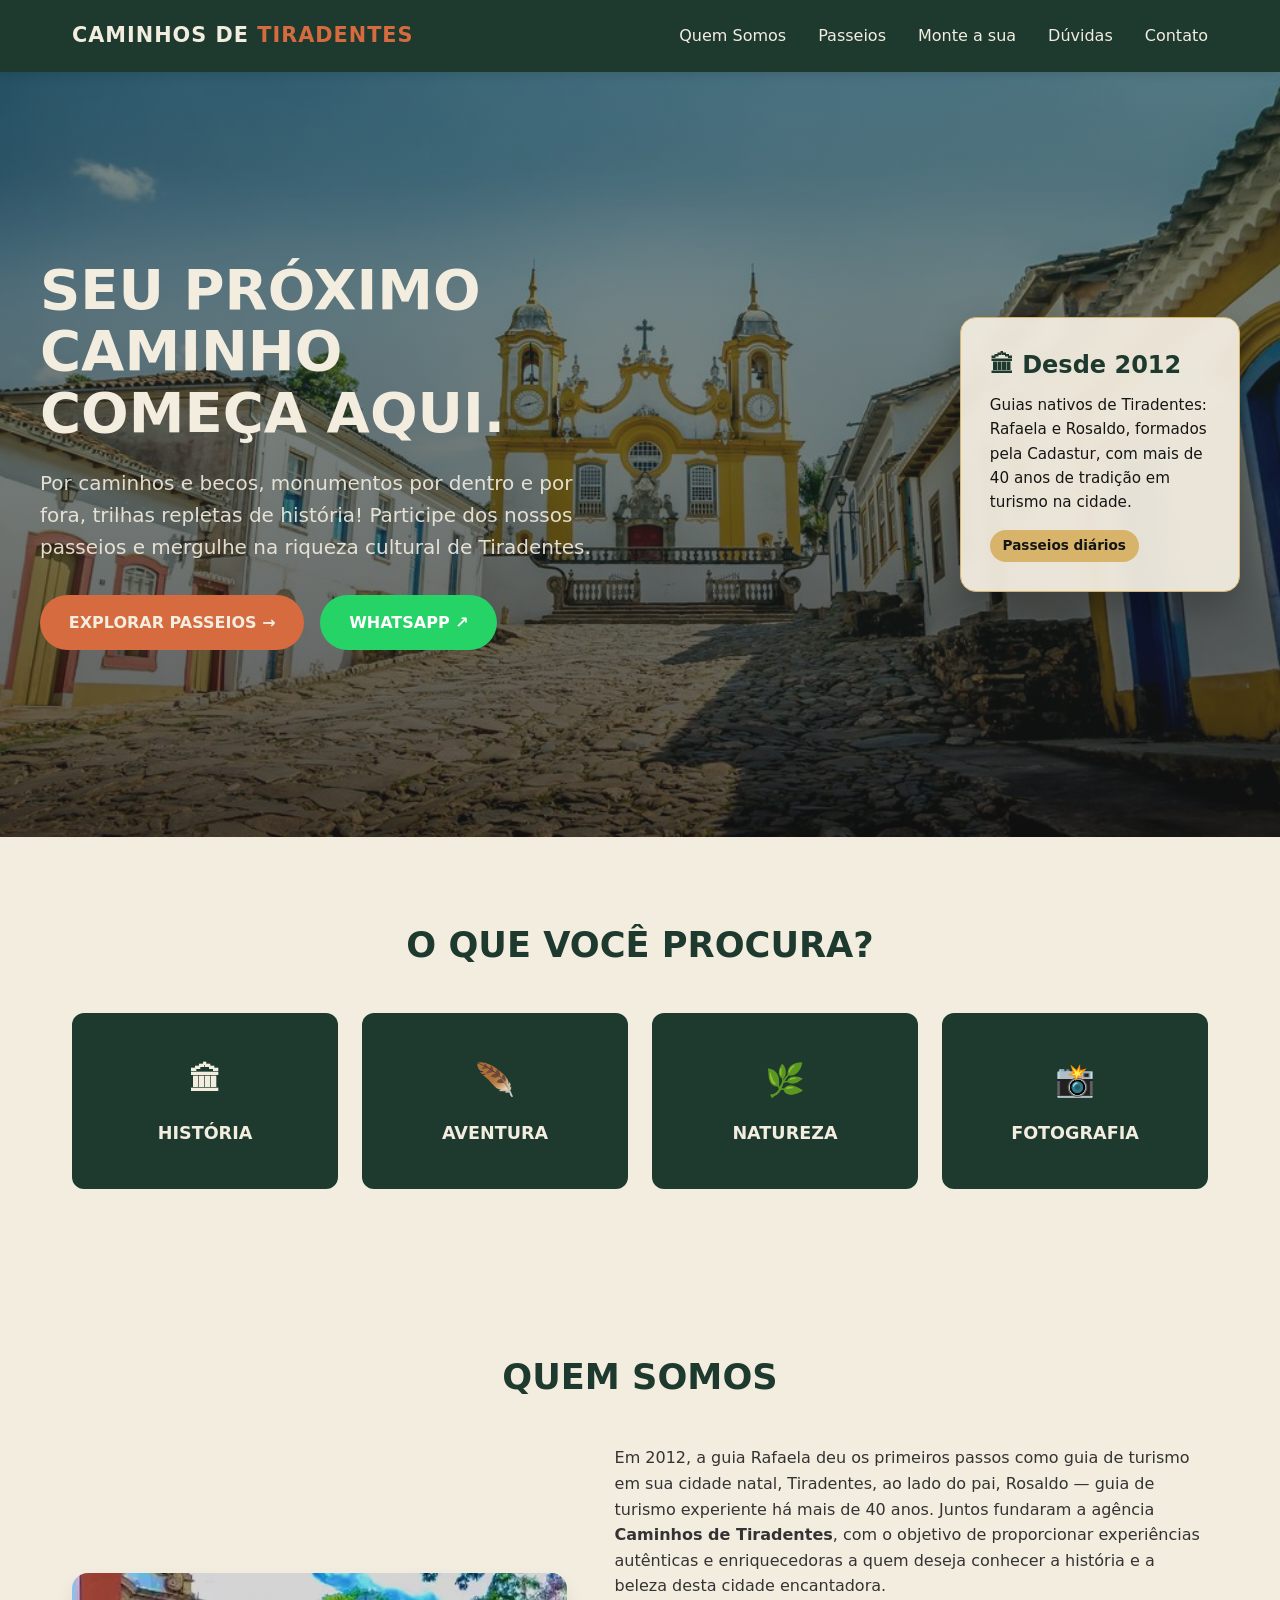
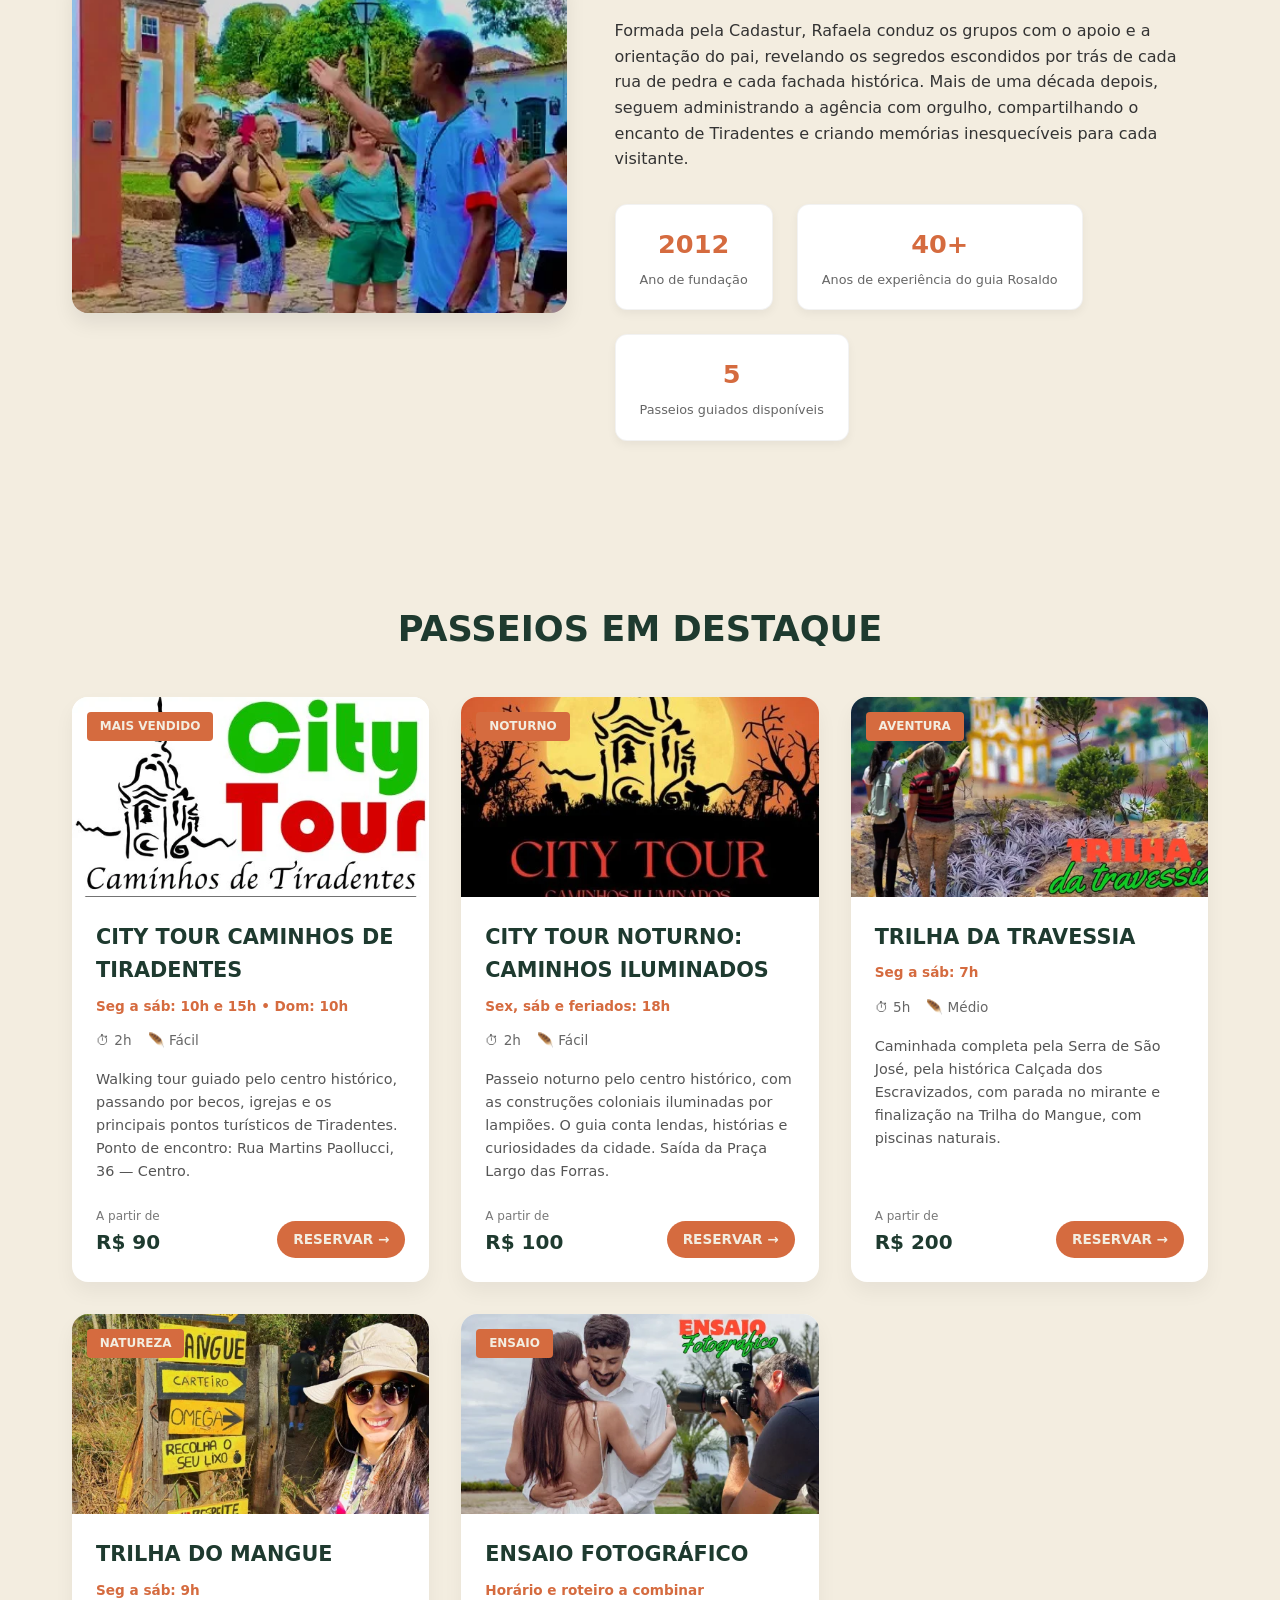
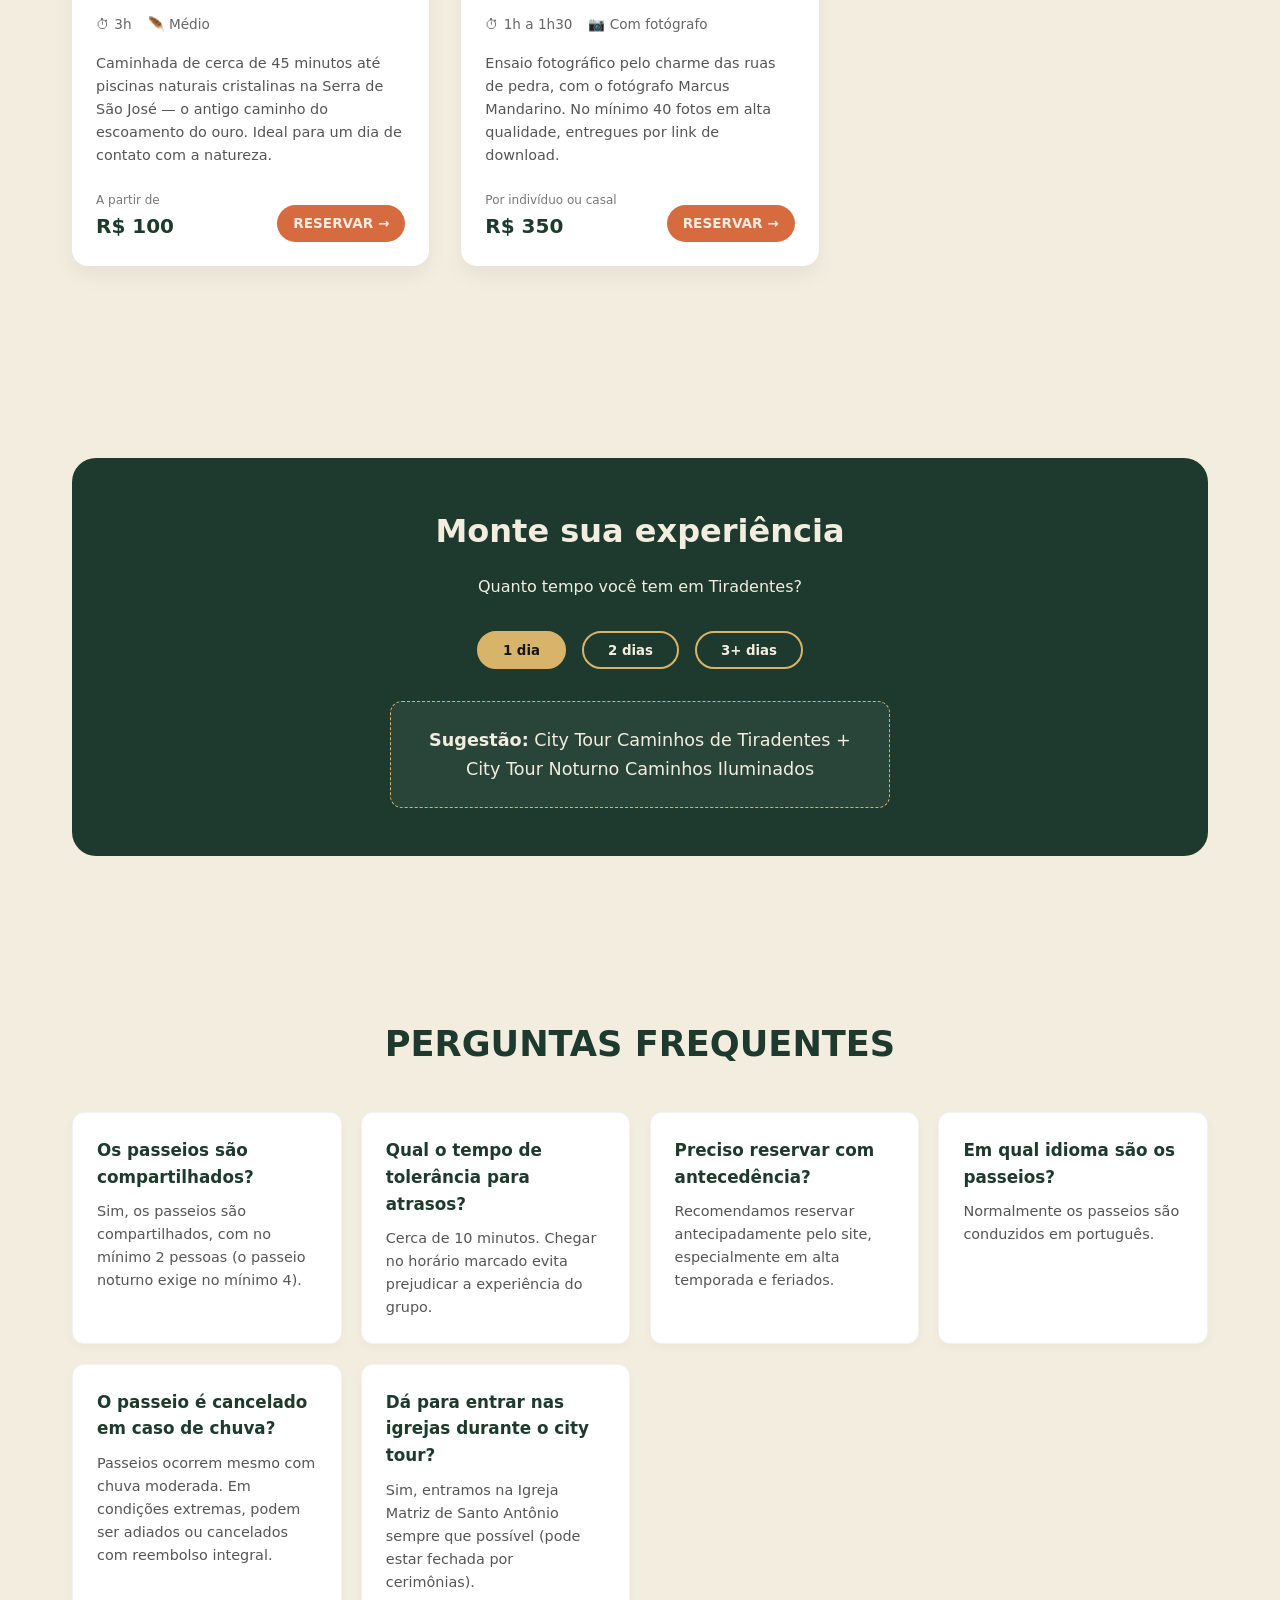
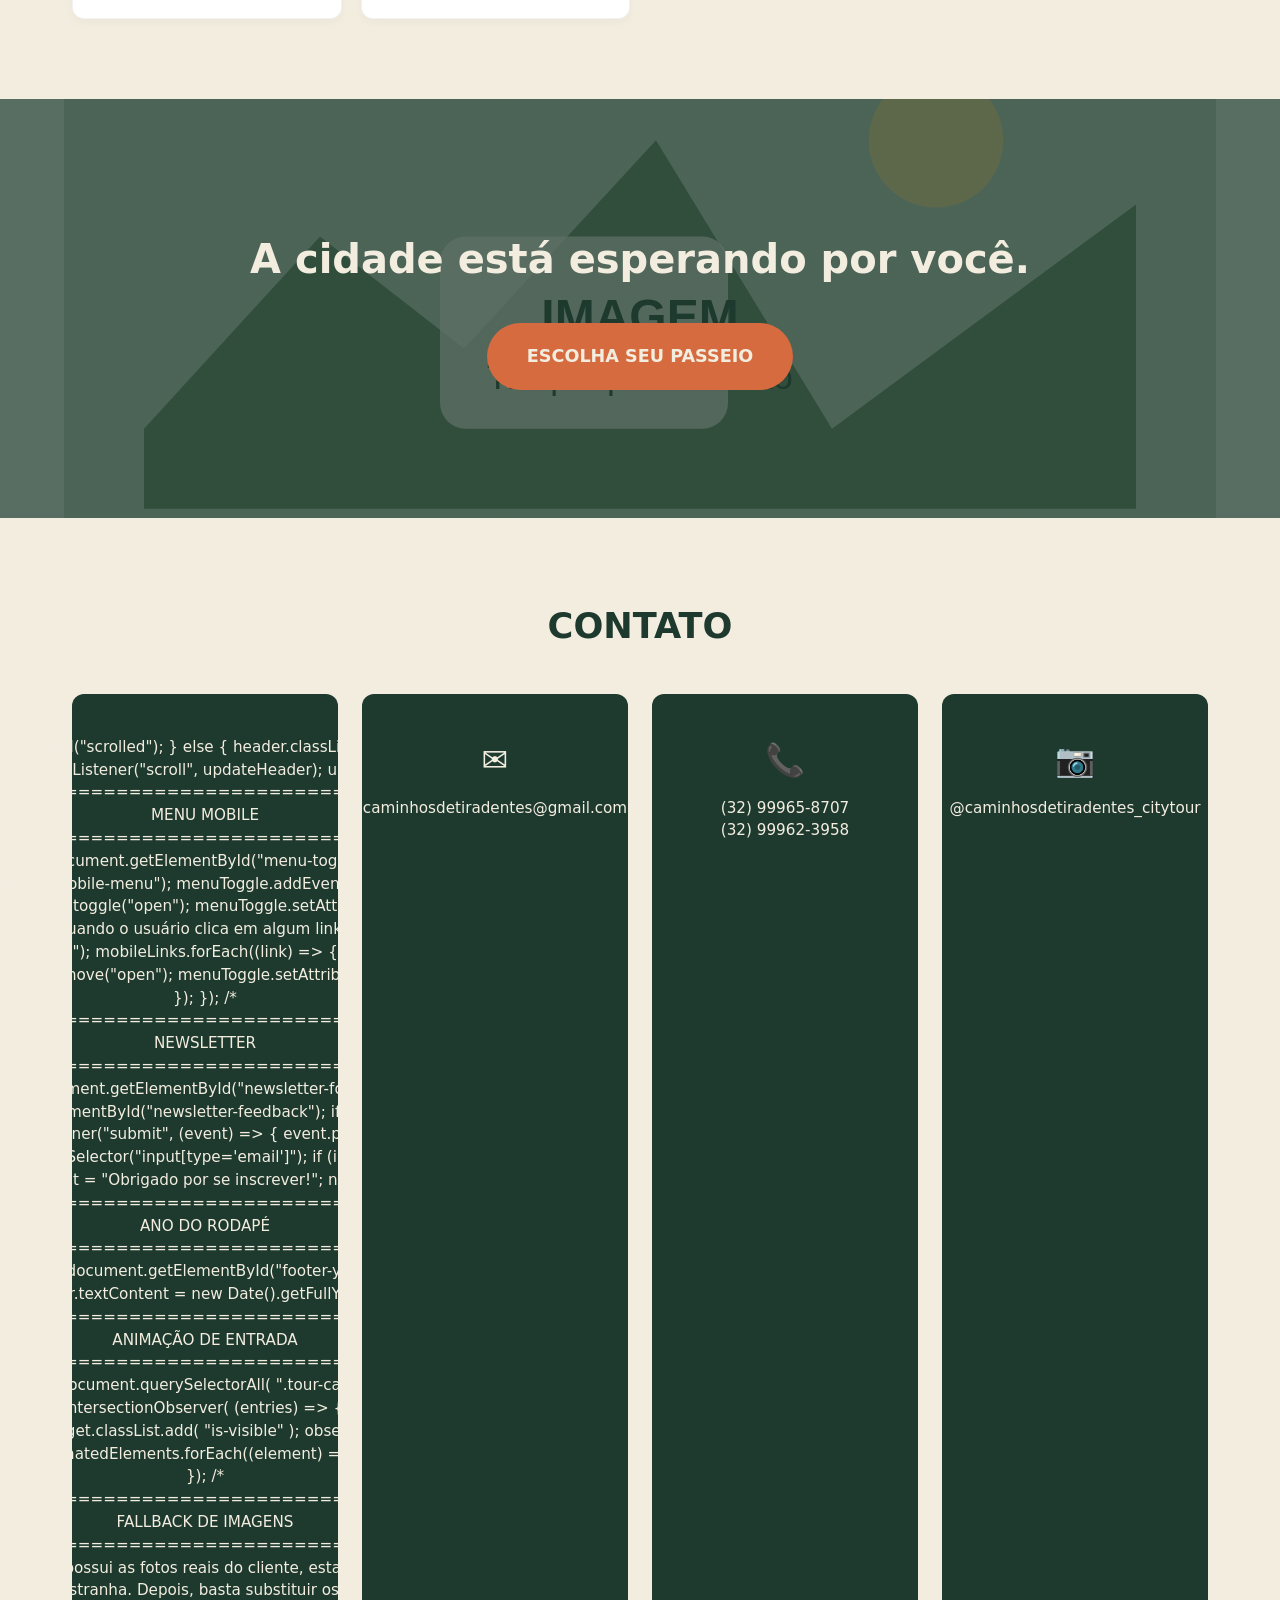
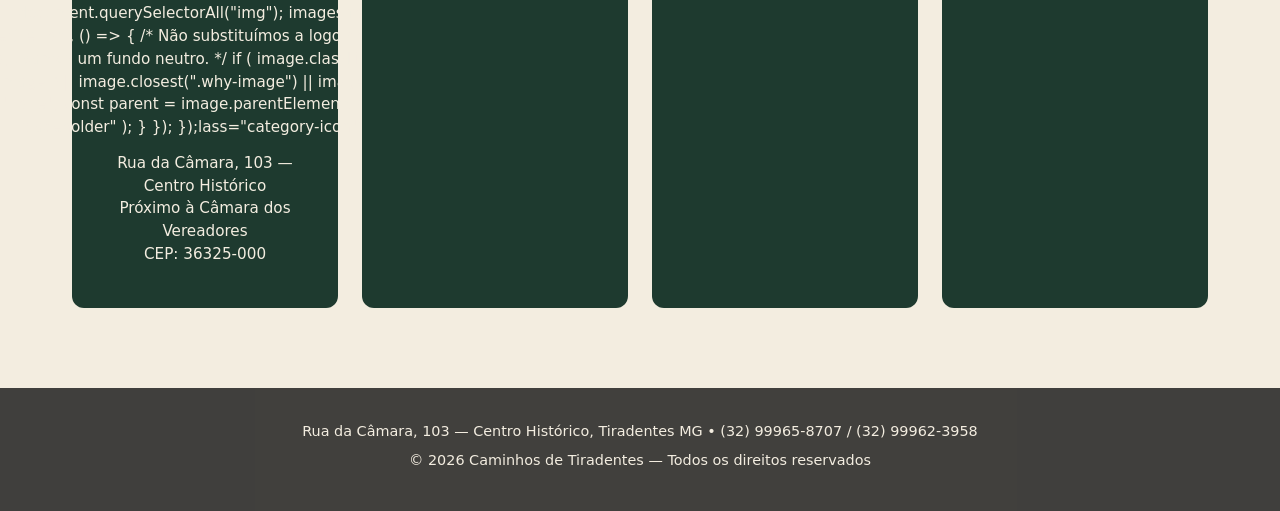
==== commit c65c49b3: "atualização" ====
--- a/index.html
+++ b/index.html
@@ -1,1209 +1,567 @@
 <!DOCTYPE html>
 <html lang="pt-BR">
-
 <head>
-    <meta charset="UTF-8">
-
-    <meta
-        name="viewport"
-        content="width=device-width, initial-scale=1.0"
-    >
-
-    <meta
-        name="description"
-        content="Descubra os encantos de Tiradentes com a Caminhos de Tiradentes. Seu guia para os melhores passeios guiados em Tiradentes, MG."
-    >
-
-    <title>Caminhos de Tiradentes | Agência de Turismo em Tiradentes MG</title>
-
-    <!-- Google Fonts -->
-    <link rel="preconnect" href="https://fonts.googleapis.com">
-    <link rel="preconnect" href="https://fonts.gstatic.com" crossorigin>
-
-    <link
-        href="https://fonts.googleapis.com/css2?family=DM+Sans:wght@400;500;600;700&family=Playfair+Display:wght@500;600;700&display=swap"
-        rel="stylesheet"
-    >
-
-    <!-- CSS -->
-    <link rel="stylesheet" href="style.css">
+  <meta charset="UTF-8" />
+  <meta name="viewport" content="width=device-width, initial-scale=1.0" />
+  <title>Caminhos de Tiradentes | Seu Próximo Caminho Começa Aqui</title>
+  <link rel="stylesheet" href="style.css" />
 </head>
-
 <body>
 
-    <!-- =========================================================
-         BARRA SUPERIOR
-    ========================================================== -->
-
-    <div class="topbar">
-
-        <div class="container topbar-inner">
-
-            <a href="https://caminhosdetiradentes.com.br/minha-conta/" class="topbar-account">
-                Entrar ou Registrar
-            </a>
-
-            <div class="topbar-social">
-
-                <a
-                    href="https://www.instagram.com/caminhosdetiradentes_citytour?igsh=ajJkcGUxYzQwbW5r&utm_source=qr"
-                    target="_blank"
-                    rel="noopener noreferrer"
-                    aria-label="Instagram"
-                >
-                    Instagram
-                </a>
-
-                <a
-                    href="https://wa.me/5532999658707"
-                    target="_blank"
-                    rel="noopener noreferrer"
-                    aria-label="WhatsApp"
-                >
-                    WhatsApp
-                </a>
-
+  <!-- HEADER / MENU PRINCIPAL
+       ALTERE AQUI: texto do logo, itens do menu, links de navegação e a seção de destino (#id).
+       Exemplo: mude "Caminhos de Tiradentes" para o nome do seu negócio e edite os hrefs para outras páginas ou seções.
+  -->
+  <header>
+    <nav>
+      <div class="logo">Caminhos de <span>Tiradentes</span></div>
+      <ul class="nav-links">
+        <li><a href="#quem-somos">Quem Somos</a></li>
+        <li><a href="#passeios">Passeios</a></li>
+        <li><a href="#experiencia">Monte a sua</a></li>
+        <li><a href="#faq">Dúvidas</a></li>
+        <li><a href="#contato">Contato</a></li>
+      </ul>
+    </nav>
+  </header>
+
+  <!-- HERO / PRIMEIRA IMPRESSÃO
+       ALTERE AQUI: título principal, subtítulo, botão de ação, texto do cartão flutuante e imagem de fundo.
+       A imagem de fundo está no CSS na classe .hero; troque pela foto real quando disponível.
+       O botão do WhatsApp já aponta para o número real da agência: (32) 99965-8707.
+  -->
+  <div class="hero">
+    <div class="hero-container">
+      <div class="hero-content">
+        <h1 class="hero-title">Seu próximo caminho começa aqui.</h1>
+        <p class="hero-subtitle">Por caminhos e becos, monumentos por dentro e por fora, trilhas repletas de história! Participe dos nossos passeios e mergulhe na riqueza cultural de Tiradentes.</p>
+        <div class="hero-buttons">
+          <a href="#passeios" class="btn btn-primary">EXPLORAR PASSEIOS &rarr;</a>
+          <a href="https://wa.me/5532999658707" target="_blank" rel="noopener" class="btn btn-whatsapp">WHATSAPP &#8599;</a>
+        </div>
+      </div>
+      <div class="hero-card-wrapper">
+        <div class="hero-card">
+          <div class="hero-card-rating">&#127963; Desde 2012</div>
+          <div class="hero-card-text">Guias nativos de Tiradentes: Rafaela e Rosaldo, formados pela Cadastur, com mais de 40 anos de tradição em turismo na cidade.</div>
+          <div class="hero-card-badge">Passeios diários</div>
+        </div>
+      </div>
+    </div>
+  </div>
+
+  <!-- CATEGORIAS / BLOCOS DE SERVIÇO
+       ALTERE AQUI: quantidade de categorias, ícones, títulos e links.
+       Cada .category-card representa um tipo de experiência e aponta direto para o passeio correspondente.
+  -->
+  <section id="aventuras">
+    <h2 class="section-title">O que você procura?</h2>
+    <div class="categories-grid">
+      <a href="#tour-citytour" class="category-card">
+        <span class="category-icon">&#127963;</span>
+        <span>HISTÓRIA</span>
+      </a>
+      <a href="#tour-travessia" class="category-card">
+        <span class="category-icon">&#129718;</span>
+        <span>AVENTURA</span>
+      </a>
+      <a href="#tour-mangue" class="category-card">
+        <span class="category-icon">&#127807;</span>
+        <span>NATUREZA</span>
+      </a>
+      <a href="#tour-ensaio" class="category-card">
+        <span class="category-icon">&#128248;</span>
+        <span>FOTOGRAFIA</span>
+      </a>
+    </div>
+  </section>
+
+  <!-- QUEM SOMOS
+       ALTERE AQUI: a história da agência, nome dos guias e a foto da equipe.
+       Conteúdo baseado na página "Quem Somos" real da agência.
+  -->
+  <section id="quem-somos">
+    <h2 class="section-title">Quem Somos</h2>
+    <div class="about-grid">
+      <!-- TROQUE AQUI PELA FOTO REAL DA EQUIPE -->
+      <div class="about-image" style="background-image: url('images/nos.webp');"></div>
+      <div class="about-content">
+        <p>Em 2012, a guia Rafaela deu os primeiros passos como guia de turismo em sua cidade natal, Tiradentes, ao lado do pai, Rosaldo — guia de turismo experiente há mais de 40 anos. Juntos fundaram a agência <strong>Caminhos de Tiradentes</strong>, com o objetivo de proporcionar experiências autênticas e enriquecedoras a quem deseja conhecer a história e a beleza desta cidade encantadora.</p>
+        <p>Formada pela Cadastur, Rafaela conduz os grupos com o apoio e a orientação do pai, revelando os segredos escondidos por trás de cada rua de pedra e cada fachada histórica. Mais de uma década depois, seguem administrando a agência com orgulho, compartilhando o encanto de Tiradentes e criando memórias inesquecíveis para cada visitante.</p>
+        <div class="about-stats">
+          <div class="about-stat">
+            <span class="about-stat-number">2012</span>
+            <span class="about-stat-label">Ano de fundação</span>
+          </div>
+          <div class="about-stat">
+            <span class="about-stat-number">40+</span>
+            <span class="about-stat-label">Anos de experiência do guia Rosaldo</span>
+          </div>
+          <div class="about-stat">
+            <span class="about-stat-number">5</span>
+            <span class="about-stat-label">Passeios guiados disponíveis</span>
+          </div>
+        </div>
+      </div>
+    </div>
+  </section>
+
+  <!-- PASSEIOS EM DESTAQUE
+       ALTERE AQUI: cada cartão de passeio individualmente.
+       Para mudar o nome, imagem, duração, dificuldade, preço ou botão, edite o bloco .tour-card correspondente.
+       Os 5 cartões abaixo trazem os passeios reais oferecidos pela agência.
+  -->
+  <section id="passeios">
+    <h2 class="section-title">Passeios em Destaque</h2>
+    <div class="tours-grid">
+
+      <!-- CARD 1: CITY TOUR CAMINHOS DE TIRADENTES -->
+      <div class="tour-card" id="tour-citytour">
+        <!-- TROQUE AQUI PELA FOTO REAL DO CITY TOUR -->
+        <div class="tour-image" style="background-image: url('images/city_tour.webp');">
+          <span class="tour-badge">Mais Vendido</span>
+        </div>
+        <div class="tour-content">
+          <h3 class="tour-title">CITY TOUR CAMINHOS DE TIRADENTES</h3>
+          <div class="tour-schedule">Seg a sáb: 10h e 15h &bull; Dom: 10h</div>
+          <div class="tour-details">
+            <span>&#9201; 2h</span>
+            <span>&#129718; Fácil</span>
+          </div>
+          <p class="tour-description">Walking tour guiado pelo centro histórico, passando por becos, igrejas e os principais pontos turísticos de Tiradentes. Ponto de encontro: Rua Martins Paollucci, 36 — Centro.</p>
+          <div class="tour-price-wrapper">
+            <div>
+              <div class="tour-price-label">A partir de</div>
+              <div class="tour-price">R$ 90</div>
             </div>
-
-        </div>
-
-    </div>
-
-
-
-    <!-- =========================================================
-         HEADER
-    ========================================================== -->
-
-    <header class="site-header" id="site-header">
-
-        <div class="container header-inner">
-
-            <a href="#" class="logo" aria-label="Caminhos de Tiradentes">
-
-                <img
-                    src="images/logo.webp"
-                    alt="Caminhos de Tiradentes"
-                    onerror="this.style.display='none'; this.parentElement.classList.add('logo-placeholder');"
-                >
-
-                <span class="logo-fallback">
-                    Caminhos
-                    <small>de Tiradentes</small>
-                </span>
-
-            </a>
-
-
-            <!-- NAVEGAÇÃO DESKTOP -->
-
-            <nav class="main-nav" aria-label="Navegação principal">
-
-                <a href="#">Home</a>
-
-                <a href="#quem-somos">Quem Somos</a>
-
-                <a href="#passeios">Passeios</a>
-
-                <a href="#contato">Contato</a>
-
-                <a
-                    href="#reserve"
-                    class="nav-button"
-                >
-                    Reserve
-                </a>
-
-            </nav>
-
-
-            <!-- BOTÃO MOBILE -->
-
-            <button
-                class="menu-toggle"
-                id="menu-toggle"
-                aria-label="Abrir menu"
-                aria-expanded="false"
-            >
-
-                <span></span>
-                <span></span>
-                <span></span>
-
-            </button>
-
-        </div>
-
-
-        <!-- MENU MOBILE -->
-
-        <div class="mobile-menu" id="mobile-menu">
-
-            <a href="#">Home</a>
-
-            <a href="#quem-somos">Quem Somos</a>
-
-            <a href="#passeios">Passeios</a>
-
-            <a href="#contato">Contato</a>
-
-            <a
-                href="#passeios"
-                class="mobile-menu-button"
-            >
-                Passeios
-            </a>
-
-        </div>
-
-    </header>
-
-
-
-    <main>
-
-        <!-- =====================================================
-             HERO
-        ====================================================== -->
-
-        <section class="hero">
-
-            <div class="hero-background"></div>
-
-            <div class="container hero-grid">
-
-                <div class="hero-content">
-
-                    <span class="eyebrow">
-                        BEM-VINDO À
-                    </span>
-
-                    <h2>
-                        Agência
-                        <span>Caminhos</span>
-                        de Tiradentes!
-                    </h2>
-
-                    <p>
-                        Por caminhos e becos, monumentos por dentro e por
-                        fora, trilhas repletas de história! Participe dos
-                        nossos passeios e mergulhe na riqueza cultural
-                        desta cidade encantadora.
-                    </p>
-
-
-                    <div class="hero-buttons">
-
-                        <a
-                            href="#passeios"
-                            class="button button-primary"
-                        >
-                            Agende agora
-                            <span>↗</span>
-                        </a>
-
-                        <a
-                            href="#quem-somos"
-                            class="button button-outline"
-                        >
-                            Quem somos
-                        </a>
-
-                    </div>
-
-                </div>
-
-
-                <div class="hero-visual">
-
-                    <div class="hero-image-wrapper">
-
-                        <img
-                            src="images/header.webp"
-                            alt="Paisagem de Tiradentes"
-                            class="hero-image"
-                        >
-
-                        <div class="hero-stamp">
-
-                            <span>
-                                CAMINHOS DE
-                            </span>
-
-                            <strong>
-                                TIRADENTES
-                            </strong>
-
-                            <small>
-                                MINAS GERAIS
-                            </small>
-
-                        </div>
-
-                    </div>
-
-                </div>
-
+            <a href="https://caminhosdetiradentes.com.br/produto/caminhos-de-tiradentes/" target="_blank" rel="noopener" class="btn btn-primary" style="padding: 0.5rem 1rem; font-size: 0.85rem;">RESERVAR &rarr;</a>
+          </div>
+        </div>
+      </div>
+
+      <!-- CARD 2: CITY TOUR NOTURNO CAMINHOS ILUMINADOS -->
+      <div class="tour-card" id="tour-iluminados">
+        <!-- TROQUE AQUI PELA FOTO REAL DO PASSEIO NOTURNO -->
+        <div class="tour-image" style="background-image: url('images/city_tour_noturno.webp');">
+          <span class="tour-badge">Noturno</span>
+        </div>
+        <div class="tour-content">
+          <h3 class="tour-title">CITY TOUR NOTURNO: CAMINHOS ILUMINADOS</h3>
+          <div class="tour-schedule">Sex, sáb e feriados: 18h</div>
+          <div class="tour-details">
+            <span>&#9201; 2h</span>
+            <span>&#129718; Fácil</span>
+          </div>
+          <p class="tour-description">Passeio noturno pelo centro histórico, com as construções coloniais iluminadas por lampiões. O guia conta lendas, histórias e curiosidades da cidade. Saída da Praça Largo das Forras.</p>
+          <div class="tour-price-wrapper">
+            <div>
+              <div class="tour-price-label">A partir de</div>
+              <div class="tour-price">R$ 100</div>
             </div>
-
-        </section>
-
-
-
-        <!-- =====================================================
-             PASSEIOS
-        ====================================================== -->
-
-        <section
-            class="tours section"
-            id="passeios"
-        >
-
-            <div class="container">
-
-                <div class="section-heading">
-
-                    <div>
-
-                        <span class="eyebrow">
-                            NOSSOS PASSEIOS
-                        </span>
-
-                        <h2>
-                            O que fazer em
-                            <em>Tiradentes?</em>
-                        </h2>
-
-                    </div>
-
-                    <p>
-                        Os melhores passeios em Tiradentes, escolhidos
-                        para revelar histórias, paisagens e experiências
-                        únicas da cidade.
-                    </p>
-
-                </div>
-
-
-                <div class="tour-grid">
-
-                    <!-- CITY TOUR -->
-
-                    <article class="tour-card">
-
-                        <a
-                            href="https://caminhosdetiradentes.com.br/produto/caminhos-de-tiradentes/"
-                            class="tour-image"
-                        >
-
-                            <img
-                                src="images/city_tour.webp"
-                                alt="City Tour Caminhos de Tiradentes"
-                            >
-
-                            <span class="tour-category">
-                                História
-                            </span>
-
-                        </a>
-
-
-                        <div class="tour-content">
-
-                            <h3>
-                                City Tour Caminhos de Tiradentes
-                            </h3>
-
-                            <p>
-                                Indicamos começar sua visita no primeiro
-                                dia com um passeio a pé pela cidade,
-                                guiado por guias de turismo que contarão
-                                histórias e curiosidades locais.
-                            </p>
-
-                            <div class="tour-footer">
-
-                                <div class="tour-price">
-
-                                    <small>
-                                        De
-                                    </small>
-
-                                    <strong>
-                                        R$ 90,00
-                                    </strong>
-
-                                </div>
-
-                                <a
-                                    href="https://caminhosdetiradentes.com.br/produto/caminhos-de-tiradentes/"
-                                    class="tour-link"
-                                >
-                                    Agende agora →
-                                </a>
-
-                            </div>
-
-                        </div>
-
-                    </article>
-
-
-                    <!-- CAMINHOS ILUMINADOS -->
-
-                    <article class="tour-card">
-
-                        <a
-                            href="https://caminhosdetiradentes.com.br/produto/caminhos-iluminados/"
-                            class="tour-image"
-                        >
-
-                            <img
-                                src="images/city_tour_noturno.webp"
-                                alt="City Tour noturno Caminhos Iluminados"
-                            >
-
-                            <span class="tour-category">
-                                Noturno
-                            </span>
-
-                        </a>
-
-
-                        <div class="tour-content">
-
-                            <h3>
-                                City Tour noturno: Caminhos Iluminados
-                            </h3>
-
-                            <p>
-                                Um passeio noturno encantador, onde as
-                                lendas e histórias de Tiradentes ganham
-                                vida sob a luz dos lampiões, com guias
-                                apaixonados pela cidade.
-                            </p>
-
-                            <div class="tour-footer">
-
-                                <div class="tour-price">
-
-                                    <small>
-                                        De
-                                    </small>
-
-                                    <strong>
-                                        R$ 100,00
-                                    </strong>
-
-                                </div>
-
-                                <a
-                                    href="https://caminhosdetiradentes.com.br/produto/caminhos-iluminados/"
-                                    class="tour-link"
-                                >
-                                    Agende agora →
-                                </a>
-
-                            </div>
-
-                        </div>
-
-                    </article>
-
-
-                    <!-- TRILHA DA TRAVESSIA -->
-
-                    <article class="tour-card tour-card-featured">
-
-                        <a
-                            href="https://caminhosdetiradentes.com.br/produto/caminhos-da-serra-de-sao-jose/"
-                            class="tour-image"
-                        >
-
-                            <img
-                                src="images/trilha_travessia.webp"
-                                alt="Trilha da Travessia na Serra de São José"
-                            >
-
-                            <span class="tour-category">
-                                Aventura
-                            </span>
-
-                        </a>
-
-
-                        <div class="tour-content">
-
-                            <h3>
-                                Passeio ecológico Serra de São José:
-                                Trilha da Travessia
-                            </h3>
-
-                            <p>
-                                Para os aventureiros! Uma caminhada
-                                desafiadora de 5 a 6 horas pela Calçada
-                                dos Escravos, pelo topo da serra, com
-                                vistas panorâmicas da cidade e mergulho
-                                na piscina natural do mangue.
-                            </p>
-
-                            <div class="tour-footer">
-
-                                <div class="tour-price">
-
-                                    <small>
-                                        De
-                                    </small>
-
-                                    <strong>
-                                        R$ 200,00
-                                    </strong>
-
-                                </div>
-
-                                <a
-                                    href="https://caminhosdetiradentes.com.br/produto/caminhos-da-serra-de-sao-jose/"
-                                    class="tour-link"
-                                >
-                                    Agende agora →
-                                </a>
-
-                            </div>
-
-                        </div>
-
-                    </article>
-
-
-                    <!-- TRILHA DO MANGUE -->
-
-                    <article class="tour-card">
-
-                        <a
-                            href="https://caminhosdetiradentes.com.br/produto/caminhos-da-serra-de-sao-jose-trilha-do-mangue/"
-                            class="tour-image"
-                        >
-
-                            <img
-                                src="images/trilha_mangue.webp"
-                                alt="Trilha do Mangue na Serra de São José"
-                            >
-
-                            <span class="tour-category">
-                                Natureza
-                            </span>
-
-                        </a>
-
-
-                        <div class="tour-content">
-
-                            <h3>
-                                Passeio ecológico na Serra de São José:
-                                Trilha do Mangue
-                            </h3>
-
-                            <p>
-                                Uma caminhada de 45 minutos até piscinas
-                                naturais cristalinas, proporcionando 3
-                                horas de contato sereno com a natureza.
-                            </p>
-
-                            <div class="tour-footer">
-
-                                <div class="tour-price">
-
-                                    <small>
-                                        De
-                                    </small>
-
-                                    <strong>
-                                        R$ 120,00
-                                    </strong>
-
-                                </div>
-
-                                <a
-                                    href="https://caminhosdetiradentes.com.br/produto/caminhos-da-serra-de-sao-jose-trilha-do-mangue/"
-                                    class="tour-link"
-                                >
-                                    Agende agora →
-                                </a>
-
-                            </div>
-
-                        </div>
-
-                    </article>
-
-
-                    <!-- ENSAIO FOTOGRÁFICO -->
-
-                    <article class="tour-card">
-
-                        <a
-                            href="https://caminhosdetiradentes.com.br/produto/ensaio-fotografico/"
-                            class="tour-image"
-                        >
-
-                            <img
-                                src="images/ensaio.webp"
-                                alt="Ensaio fotográfico em Tiradentes"
-                            >
-
-                            <span class="tour-category">
-                                Fotografia
-                            </span>
-
-                        </a>
-
-
-                        <div class="tour-content">
-
-                            <h3>
-                                Ensaio fotográfico Caminhos de Tiradentes
-                            </h3>
-
-                            <p>
-                                Registre os momentos especiais da sua
-                                visita com o renomado fotógrafo
-                                profissional Marcus Mandarino, pelo
-                                centro histórico da cidade.
-                            </p>
-
-                            <div class="tour-footer">
-
-                                <div class="tour-price">
-
-                                    <small>
-                                        Valor
-                                    </small>
-
-                                    <strong>
-                                        R$ 350,00
-                                    </strong>
-
-                                </div>
-
-                                <a
-                                    href="https://caminhosdetiradentes.com.br/produto/ensaio-fotografico/"
-                                    class="tour-link"
-                                >
-                                    Agende agora →
-                                </a>
-
-                            </div>
-
-                        </div>
-
-                    </article>
-
-                </div>
-
+            <a href="https://caminhosdetiradentes.com.br/produto/caminhos-iluminados/" target="_blank" rel="noopener" class="btn btn-primary" style="padding: 0.5rem 1rem; font-size: 0.85rem;">RESERVAR &rarr;</a>
+          </div>
+        </div>
+      </div>
+
+      <!-- CARD 3: TRILHA DA TRAVESSIA (SERRA DE SÃO JOSÉ) -->
+      <div class="tour-card" id="tour-travessia">
+        <!-- TROQUE AQUI PELA FOTO REAL DA TRILHA DA TRAVESSIA -->
+        <div class="tour-image" style="background-image: url('images/trilha_travessia.webp');">
+          <span class="tour-badge">Aventura</span>
+        </div>
+        <div class="tour-content">
+          <h3 class="tour-title">TRILHA DA TRAVESSIA</h3>
+          <div class="tour-schedule">Seg a sáb: 7h</div>
+          <div class="tour-details">
+            <span>&#9201; 5h</span>
+            <span>&#129718; Médio</span>
+          </div>
+          <p class="tour-description">Caminhada completa pela Serra de São José, pela histórica Calçada dos Escravizados, com parada no mirante e finalização na Trilha do Mangue, com piscinas naturais.</p>
+          <div class="tour-price-wrapper">
+            <div>
+              <div class="tour-price-label">A partir de</div>
+              <div class="tour-price">R$ 200</div>
             </div>
-
-        </section>
-
-
-
-        <!-- =====================================================
-             DEPOIMENTOS / GALERIA
-        ====================================================== -->
-
-        <section class="testimonials section">
-
-            <div class="container">
-
-                <div class="section-heading">
-
-                    <div>
-
-                        <span class="eyebrow">
-                            DEPOIMENTOS
-                        </span>
-
-                        <h2>
-                            O que eles
-                            <em>disseram.</em>
-                        </h2>
-
-                    </div>
-
-                    <a
-                        href="https://www.instagram.com/caminhosdetiradentes_citytour?igsh=ajJkcGUxYzQwbW5r&utm_source=qr"
-                        target="_blank"
-                        rel="noopener noreferrer"
-                        class="text-link"
-                    >
-                        Ver no Instagram →
-                    </a>
-
-                </div>
-
-
-                <div class="gallery-grid">
-
-                    <div class="gallery-item gallery-large">
-
-                        <img
-                            src="images/hero-tiradentes.jpg"
-                            alt="City Tour Caminhos de Tiradentes"
-                        >
-
-                    </div>
-
-
-                    <div class="gallery-item">
-
-                        <img
-                            src="images/historia.jpg"
-                            alt="Passeio guiado em Tiradentes"
-                        >
-
-                    </div>
-
-
-                    <div class="gallery-item">
-
-                        <img
-                            src="images/travessia.jpg"
-                            alt="Trilha da Travessia"
-                        >
-
-                    </div>
-
-
-                    <div class="gallery-item">
-
-                        <img
-                            src="images/fotografia-passeio.jpg"
-                            alt="Ensaio fotográfico em Tiradentes"
-                        >
-
-                    </div>
-
-                </div>
-
-
-                <div class="testimonial-notice">
-
-                    <span>
-                        ★
-                    </span>
-
-                    <div>
-
-                        <strong>
-                            Avaliações reais
-                        </strong>
-
-                        <p>
-                            Os depoimentos e avaliações dos clientes da
-                            Agência Caminhos serão inseridos aqui durante
-                            a implementação final do site.
-                        </p>
-
-                    </div>
-
-                </div>
-
+            <a href="https://caminhosdetiradentes.com.br/produto/caminhos-da-serra-de-sao-jose/" target="_blank" rel="noopener" class="btn btn-primary" style="padding: 0.5rem 1rem; font-size: 0.85rem;">RESERVAR &rarr;</a>
+          </div>
+        </div>
+      </div>
+
+      <!-- CARD 4: TRILHA DO MANGUE (SERRA DE SÃO JOSÉ) -->
+      <div class="tour-card" id="tour-mangue">
+        <!-- TROQUE AQUI PELA FOTO REAL DA TRILHA DO MANGUE -->
+        <div class="tour-image" style="background-image: url('images/trilha_mangue.webp');">
+          <span class="tour-badge">Natureza</span>
+        </div>
+        <div class="tour-content">
+          <h3 class="tour-title">TRILHA DO MANGUE</h3>
+          <div class="tour-schedule">Seg a sáb: 9h</div>
+          <div class="tour-details">
+            <span>&#9201; 3h</span>
+            <span>&#129718; Médio</span>
+          </div>
+          <p class="tour-description">Caminhada de cerca de 45 minutos até piscinas naturais cristalinas na Serra de São José — o antigo caminho do escoamento do ouro. Ideal para um dia de contato com a natureza.</p>
+          <div class="tour-price-wrapper">
+            <div>
+              <div class="tour-price-label">A partir de</div>
+              <div class="tour-price">R$ 100</div>
             </div>
-
-        </section>
-
-
-
-        <!-- =====================================================
-             POR QUE ESCOLHER-NOS
-        ====================================================== -->
-
-        <section
-            class="why-section section"
-            id="quem-somos"
-        >
-
-            <div class="container why-grid">
-
-                <div class="why-image">
-
-                    <img
-                        src="images/nos.webp"
-                        alt="Tiradentes histórica"
-                    >
-
-                    <div class="image-label">
-                        <span>
-                            DESDE
-                        </span>
-
-                        <strong>
-                            TIRADENTES
-                        </strong>
-                    </div>
-
-                </div>
-
-
-                <div class="why-content">
-
-                    <span class="eyebrow">
-                        POR QUE CAMINHAR CONOSCO?
-                    </span>
-
-                    <h2>
-                        Mais que um passeio.
-                        <em>Uma forma de conhecer.</em>
-                    </h2>
-
-                    <p>
-                        Optar pela agência de turismo Caminhos de
-                        Tiradentes é a escolha perfeita para sua visita
-                        a esta cidade histórica. Com décadas de tradição
-                        e um profundo conhecimento local, oferecemos
-                        passeios que revelam a rica cultura e história
-                        de Tiradentes.
-                    </p>
-
-                    <p>
-                        Venha conosco e descubra o que torna essa cidade
-                        tão especial.
-                    </p>
-
-                    <a
-                        href="#passeios"
-                        class="button button-dark"
-                    >
-                        Passeios
-                        <span>↗</span>
-                    </a>
-
-                </div>
-
+            <a href="https://caminhosdetiradentes.com.br/produto/caminhos-da-serra-de-sao-jose-trilha-do-mangue/" target="_blank" rel="noopener" class="btn btn-primary" style="padding: 0.5rem 1rem; font-size: 0.85rem;">RESERVAR &rarr;</a>
+          </div>
+        </div>
+      </div>
+
+      <!-- CARD 5: ENSAIO FOTOGRÁFICO -->
+      <div class="tour-card" id="tour-ensaio">
+        <!-- TROQUE AQUI POR UMA FOTO REAL DO ENSAIO FOTOGRÁFICO -->
+        <div class="tour-image" style="background-image: url('images/ensaio.webp');">
+          <span class="tour-badge">Ensaio</span>
+        </div>
+        <div class="tour-content">
+          <h3 class="tour-title">ENSAIO FOTOGRÁFICO</h3>
+          <div class="tour-schedule">Horário e roteiro a combinar</div>
+          <div class="tour-details">
+            <span>&#9201; 1h a 1h30</span>
+            <span>&#128247; Com fotógrafo</span>
+          </div>
+          <p class="tour-description">Ensaio fotográfico pelo charme das ruas de pedra, com o fotógrafo Marcus Mandarino. No mínimo 40 fotos em alta qualidade, entregues por link de download.</p>
+          <div class="tour-price-wrapper">
+            <div>
+              <div class="tour-price-label">Por indivíduo ou casal</div>
+              <div class="tour-price">R$ 350</div>
             </div>
-
-        </section>
-
-
-
-        <!-- =====================================================
-             CTA — TIRADENTES AGUARDA VOCÊ
-        ====================================================== -->
-
-        <section class="final-cta">
-
-            <div class="container">
-
-                <div class="final-cta-content">
-
-                    <span class="eyebrow">
-                        TIRADENTES ESPERA POR VOCÊ
-                    </span>
-
-                    <h2>
-                        Tiradentes aguarda
-                        <em>você!</em>
-                    </h2>
-
-                    <p>
-                        Deixe-nos ser seu guia e mostrar o que Tiradentes
-                        tem de melhor para oferecer.
-                    </p>
-
-
-                    <div class="final-buttons">
-
-                        <a
-                            href="#passeios"
-                            class="button button-light"
-                        >
-                            Comece a explorar
-                            <span>↗</span>
-                        </a>
-
-                        <a
-                            href="https://wa.me/5532999658707"
-                            target="_blank"
-                            rel="noopener noreferrer"
-                            class="button button-whatsapp"
-                        >
-                            WhatsApp
-                        </a>
-
-                    </div>
-
-                </div>
-
-            </div>
-
-        </section>
-
-
-
-        <!-- =====================================================
-             ESCOLHA UM PASSEIO
-        ====================================================== -->
-
-        <section class="picks section">
-
-            <div class="container">
-
-                <div class="section-heading">
-
-                    <div>
-
-                        <span class="eyebrow">
-                            VAMOS DESCOBRIR
-                        </span>
-
-                        <h2>
-                            Escolha um
-                            <em>passeio.</em>
-                        </h2>
-
-                    </div>
-
-                    <p>
-                        Participe de um passeio noturno encantador, onde
-                        as lendas e histórias de Tiradentes ganham vida
-                        sob a luz dos lampiões. Descubra o lado misterioso
-                        e charmoso da cidade com nossos guias apaixonados.
-                    </p>
-
-                </div>
-
-
-                <div class="picks-grid">
-
-                    <a
-                        href="https://caminhosdetiradentes.com.br/produto/caminhos-de-tiradentes/"
-                        class="pick-card"
-                    >
-
-                        <span class="pick-number">
-                            01
-                        </span>
-
-                        <h3>
-                            City Tour Caminhos de Tiradentes
-                        </h3>
-
-                        <p>
-                            Indicamos começar sua visita com um passeio a
-                            pé pela cidade, guiado por guias de turismo
-                            que contarão histórias e curiosidades locais.
-                        </p>
-
-                        <span class="pick-arrow">
-                            ↗
-                        </span>
-
-                    </a>
-
-
-                    <a
-                        href="https://caminhosdetiradentes.com.br/produto/caminhos-da-serra-de-sao-jose-trilha-do-mangue/"
-                        class="pick-card"
-                    >
-
-                        <span class="pick-number">
-                            02
-                        </span>
-
-                        <h3>
-                            Trilha do Mangue
-                        </h3>
-
-                        <p>
-                            Uma caminhada de 45 minutos leva você a
-                            piscinas naturais cristalinas: 3 horas de
-                            contato sereno com a natureza.
-                        </p>
-
-                        <span class="pick-arrow">
-                            ↗
-                        </span>
-
-                    </a>
-
-
-                    <a
-                        href="https://caminhosdetiradentes.com.br/produto/caminhos-da-serra-de-sao-jose/"
-                        class="pick-card"
-                    >
-
-                        <span class="pick-number">
-                            03
-                        </span>
-
-                        <h3>
-                            Trilha da Travessia
-                        </h3>
-
-                        <p>
-                            Para os aventureiros! Caminhada de 5 a 6
-                            horas pela Calçada dos Escravos, com vistas
-                            panorâmicas de Tiradentes.
-                        </p>
-
-                        <span class="pick-arrow">
-                            ↗
-                        </span>
-
-                    </a>
-
-
-                    <a
-                        href="https://caminhosdetiradentes.com.br/produto/ensaio-fotografico/"
-                        class="pick-card"
-                    >
-
-                        <span class="pick-number">
-                            04
-                        </span>
-
-                        <h3>
-                            Passeio Fotográfico
-                        </h3>
-
-                        <p>
-                            Capture momentos especiais com o renomado
-                            fotógrafo Marcus Mandarino pelo centro
-                            histórico de Tiradentes.
-                        </p>
-
-                        <span class="pick-arrow">
-                            ↗
-                        </span>
-
-                    </a>
-
-                </div>
-
-            </div>
-
-        </section>
-
-
-
-        <!-- =====================================================
-             INSTAGRAM
-        ====================================================== -->
-
-        <section class="instagram-cta">
-
-            <div class="container">
-
-                <p>
-                    Siga-nos no Instagram para ficar por dentro das
-                    novidades e saber mais sobre nós!
-                </p>
-
-                <a
-                    href="https://www.instagram.com/caminhosdetiradentes_citytour?igsh=ajJkcGUxYzQwbW5r&utm_source=qr"
-                    target="_blank"
-                    rel="noopener noreferrer"
-                    class="button button-dark"
-                >
-                    Seguir no Instagram
-                    <span>↗</span>
-                </a>
-
-            </div>
-
-        </section>
-
-    </main>
-
-
-
-    <!-- =========================================================
-         FOOTER
-    ========================================================== -->
-
-    <footer class="footer" id="contato">
-
-        <div class="container">
-
-            <div class="footer-top">
-
-                <div class="footer-brand">
-
-                    <a
-                        href="#"
-                        class="footer-logo"
-                    >
-                        Caminhos
-                        <small>
-                            de Tiradentes
-                        </small>
-                    </a>
-
-                    <p>
-                        Nós, da Agência Caminhos, estamos aqui para
-                        proporcionar a você uma experiência
-                        verdadeiramente especial nesta cidade encantadora.
-                    </p>
-
-                    <a
-                        href="https://www.instagram.com/caminhosdetiradentes_citytour?igsh=ajJkcGUxYzQwbW5r&utm_source=qr"
-                        target="_blank"
-                        rel="noopener noreferrer"
-                        class="footer-instagram"
-                    >
-                        Instagram ↗
-                    </a>
-
-                </div>
-
-
-                <div class="footer-column">
-
-                    <h3>
-                        Navegação
-                    </h3>
-
-                    <a href="#">
-                        Home
-                    </a>
-
-                    <a href="#quem-somos">
-                        Quem Somos
-                    </a>
-
-                    <a href="#passeios">
-                        Passeios
-                    </a>
-
-                    <a href="#contato">
-                        Contato
-                    </a>
-
-                    <a href="https://caminhosdetiradentes.com.br/minha-conta/">
-                        Minha Conta
-                    </a>
-
-                </div>
-
-
-                <div class="footer-column">
-
-                    <h3>
-                        Informações
-                    </h3>
-
-                    <a href="https://caminhosdetiradentes.com.br/privacidade">
-                        Política de Privacidade
-                    </a>
-
-                    <a href="https://caminhosdetiradentes.com.br/faq">
-                        F.A.Q.
-                    </a>
-
-                </div>
-
-
-                <div class="footer-column footer-newsletter">
-
-                    <h3>
-                        Newsletter
-                    </h3>
-
-                    <form
-                        class="newsletter-form"
-                        id="newsletter-form"
-                    >
-
-                        <input
-                            type="email"
-                            placeholder="Digite seu email"
-                            aria-label="Digite seu email"
-                            required
-                        >
-
-                        <button type="submit">
-                            Inscrever
-                        </button>
-
-                    </form>
-
-                    <p class="newsletter-feedback" id="newsletter-feedback"></p>
-
-                </div>
-
-
-                <div class="footer-column footer-contact">
-
-                    <h3>
-                        Fale conosco
-                    </h3>
-
-                    <a href="tel:+5532999658707">
-                        (32) 99965-8707
-                    </a>
-
-                    <a href="tel:+5532999623958">
-                        (32) 99962-3958
-                    </a>
-
-                    <a
-                        href="https://wa.me/5532999658707"
-                        target="_blank"
-                        rel="noopener noreferrer"
-                    >
-                        WhatsApp ↗
-                    </a>
-
-                </div>
-
-            </div>
-
-
-            <div class="footer-bottom">
-
-                <span>
-                    Copyright <span id="footer-year">2026</span> © Caminhos de Tiradentes — Todos os Direitos Reservados
-                </span>
-
-                <span>
-                    Tiradentes • Minas Gerais
-                </span>
-
-            </div>
-
-        </div>
-
-    </footer>
-
-
-
-    <!-- =========================================================
-         BOTÃO FLUTUANTE WHATSAPP
-    ========================================================== -->
-
-    <a
-        href="https://wa.me/5532999658707"
-        target="_blank"
-        rel="noopener noreferrer"
-        class="whatsapp-float"
-        aria-label="Falar pelo WhatsApp"
-    >
-
-        <span>
-            WhatsApp
-        </span>
-
-        <strong>
-            ↗
-        </strong>
-
-    </a>
-
-
-
-    <!-- JAVASCRIPT -->
-
-    <script src="scripts.js"></script>
-
+            <a href="https://caminhosdetiradentes.com.br/produto/ensaio-fotografico/" target="_blank" rel="noopener" class="btn btn-primary" style="padding: 0.5rem 1rem; font-size: 0.85rem;">RESERVAR &rarr;</a>
+          </div>
+        </div>
+      </div>
+
+    </div>
+  </section>
+
+  <!-- MONTE SUA EXPERIÊNCIA / BLOCO INTERATIVO
+       ALTERE AQUI: texto do título, pergunta, botões do planner e sugestões finais do JavaScript.
+       Os botões disparam a função updatePlan() em scripts.js.
+  -->
+  <section id="experiencia">
+    <div class="planner-section">
+      <h2 class="planner-title">Monte sua experiência</h2>
+      <p>Quanto tempo você tem em Tiradentes?</p>
+      
+      <div class="planner-options">
+        <button class="planner-btn active" onclick="updatePlan(1, this)">1 dia</button>
+        <button class="planner-btn" onclick="updatePlan(2, this)">2 dias</button>
+        <button class="planner-btn" onclick="updatePlan(3, this)">3+ dias</button>
+      </div>
+
+      <div class="planner-result" id="plannerResult">
+        <strong>Sugestão:</strong> City Tour Caminhos de Tiradentes + City Tour Noturno Caminhos Iluminados
+      </div>
+    </div>
+  </section>
+
+  <!-- PERGUNTAS FREQUENTES
+       ALTERE AQUI: perguntas e respostas do FAQ.
+       Conteúdo baseado na página de FAQ real da agência.
+  -->
+  <section id="faq">
+    <h2 class="section-title">Perguntas Frequentes</h2>
+    <div class="guide-grid">
+      <div class="guide-card faq-card">
+        <h4>Os passeios são compartilhados?</h4>
+        <p>Sim, os passeios são compartilhados, com no mínimo 2 pessoas (o passeio noturno exige no mínimo 4).</p>
+      </div>
+      <div class="guide-card faq-card">
+        <h4>Qual o tempo de tolerância para atrasos?</h4>
+        <p>Cerca de 10 minutos. Chegar no horário marcado evita prejudicar a experiência do grupo.</p>
+      </div>
+      <div class="guide-card faq-card">
+        <h4>Preciso reservar com antecedência?</h4>
+        <p>Recomendamos reservar antecipadamente pelo site, especialmente em alta temporada e feriados.</p>
+      </div>
+      <div class="guide-card faq-card">
+        <h4>Em qual idioma são os passeios?</h4>
+        <p>Normalmente os passeios são conduzidos em português.</p>
+      </div>
+      <div class="guide-card faq-card">
+        <h4>O passeio é cancelado em caso de chuva?</h4>
+        <p>Passeios ocorrem mesmo com chuva moderada. Em condições extremas, podem ser adiados ou cancelados com reembolso integral.</p>
+      </div>
+      <div class="guide-card faq-card">
+        <h4>Dá para entrar nas igrejas durante o city tour?</h4>
+        <p>Sim, entramos na Igreja Matriz de Santo Antônio sempre que possível (pode estar fechada por cerimônias).</p>
+      </div>
+    </div>
+  </section>
+
+  <!-- CTA FINAL / CHAMADA DE AÇÃO
+       ALTERE AQUI: texto da chamada e botão final para agendar ou escolher passeio.
+  -->
+  <div class="full-cta">
+    <h2>A cidade está esperando por você.</h2>
+    <a href="#passeios" class="btn btn-primary" style="font-size: 1.1rem; padding: 1.2rem 2.5rem;">ESCOLHA SEU PASSEIO</a>
+  </div>
+
+  <!-- CONTATO
+       ALTERE AQUI: endereço, telefones, e-mail e redes sociais.
+       Dados reais da agência Caminhos de Tiradentes.
+  -->
+  <section id="contato">
+    <h2 class="section-title">Contato</h2>
+    <div class="categories-grid contato-grid">
+      <div class="category-card contato-card">
+        <span c/* ============================================================
+   CAMINHOS DE TIRADENTES
+   JAVASCRIPT DA HOME
+============================================================ */
+
+
+/* ============================================================
+   HEADER — EFEITO AO ROLAR
+============================================================ */
+
+const header = document.getElementById("site-header");
+
+function updateHeader() {
+
+    if (window.scrollY > 40) {
+
+        header.classList.add("scrolled");
+
+    } else {
+
+        header.classList.remove("scrolled");
+
+    }
+
+}
+
+window.addEventListener("scroll", updateHeader);
+
+updateHeader();
+
+
+
+/* ============================================================
+   MENU MOBILE
+============================================================ */
+
+const menuToggle =
+    document.getElementById("menu-toggle");
+
+const mobileMenu =
+    document.getElementById("mobile-menu");
+
+
+menuToggle.addEventListener("click", () => {
+
+    const isOpen =
+        mobileMenu.classList.toggle("open");
+
+    menuToggle.setAttribute(
+        "aria-expanded",
+        isOpen
+    );
+
+});
+
+
+/*
+    Fecha o menu quando o usuário
+    clica em algum link.
+*/
+
+const mobileLinks =
+    mobileMenu.querySelectorAll("a");
+
+mobileLinks.forEach((link) => {
+
+    link.addEventListener("click", () => {
+
+        mobileMenu.classList.remove("open");
+
+        menuToggle.setAttribute(
+            "aria-expanded",
+            "false"
+        );
+
+    });
+
+});
+
+
+
+/* ============================================================
+   NEWSLETTER
+============================================================ */
+
+const newsletterForm =
+    document.getElementById("newsletter-form");
+
+const newsletterFeedback =
+    document.getElementById("newsletter-feedback");
+
+
+if (newsletterForm) {
+
+    newsletterForm.addEventListener("submit", (event) => {
+
+        event.preventDefault();
+
+        const input =
+            newsletterForm.querySelector("input[type='email']");
+
+        if (input && input.value) {
+
+            newsletterFeedback.textContent =
+                "Obrigado por se inscrever!";
+
+            newsletterForm.reset();
+
+        }
+
+    });
+
+}
+
+
+
+/* ============================================================
+   ANO DO RODAPÉ
+============================================================ */
+
+const footerYear =
+    document.getElementById("footer-year");
+
+if (footerYear) {
+
+    footerYear.textContent =
+        new Date().getFullYear();
+
+}
+
+
+
+/* ============================================================
+   ANIMAÇÃO DE ENTRADA
+============================================================ */
+
+const animatedElements =
+    document.querySelectorAll(
+        ".tour-card, .pick-card, .benefit, .gallery-item"
+    );
+
+
+const observer =
+    new IntersectionObserver(
+        (entries) => {
+
+            entries.forEach((entry) => {
+
+                if (entry.isIntersecting) {
+
+                    entry.target.classList.add(
+                        "is-visible"
+                    );
+
+                    observer.unobserve(
+                        entry.target
+                    );
+
+                }
+
+            });
+
+        },
+        {
+            threshold: 0.12
+        }
+    );
+
+
+animatedElements.forEach((element) => {
+
+    observer.observe(element);
+
+});
+
+
+
+/* ============================================================
+   FALLBACK DE IMAGENS
+============================================================ */
+
+/*
+    Enquanto você ainda não possui
+    as fotos reais do cliente, esta
+    função evita que uma imagem quebrada
+    apareça de forma estranha.
+
+    Depois, basta substituir os arquivos
+    da pasta /images.
+*/
+
+const images =
+    document.querySelectorAll("img");
+
+
+images.forEach((image) => {
+
+    image.addEventListener("error", () => {
+
+        /*
+            Não substituímos a logo por uma
+            imagem externa.
+
+            Para imagens de conteúdo,
+            usamos um fundo neutro.
+        */
+
+        if (
+            image.classList.contains("hero-image") ||
+            image.closest(".tour-image") ||
+            image.closest(".why-image") ||
+            image.closest(".gallery-item")
+        ) {
+
+            image.style.display = "none";
+
+            const parent =
+                image.parentElement;
+
+            parent.classList.add(
+                "image-placeholder"
+            );
+
+        }
+
+    });
+
+});lass="category-icon">&#128205;</span>
+        <span>Rua da Câmara, 103 — Centro Histórico<br>Próximo à Câmara dos Vereadores<br>CEP: 36325-000</span>
+      </div>
+      <a href="mailto:caminhosdetiradentes@gmail.com" class="category-card contato-card">
+        <span class="category-icon">&#9993;</span>
+        <span>caminhosdetiradentes@gmail.com</span>
+      </a>
+      <a href="tel:+5532999658707" class="category-card contato-card">
+        <span class="category-icon">&#128222;</span>
+        <span>(32) 99965-8707<br>(32) 99962-3958</span>
+      </a>
+      <a href="https://www.instagram.com/caminhosdetiradentes_citytour" target="_blank" rel="noopener" class="category-card contato-card">
+        <span class="category-icon">&#128247;</span>
+        <span>@caminhosdetiradentes_citytour</span>
+      </a>
+    </div>
+  </section>
+
+  <!-- FOOTER / RODAPÉ
+       ALTERE AQUI: nome do site, ano, endereço, telefones e texto de direitos autorais.
+  -->
+  <footer>
+    <p>Rua da Câmara, 103 — Centro Histórico, Tiradentes MG &bull; (32) 99965-8707 / (32) 99962-3958</p>
+    <p>&copy; 2026 Caminhos de Tiradentes — Todos os direitos reservados</p>
+  </footer>
+
+  <script src="scripts.js"></script>
 </body>
-
 </html>
--- a/style.css
+++ b/style.css
@@ -1,2133 +1,569 @@
-/* ============================================================
-   CAMINHOS DE TIRADENTES
-   HOME — AVENTURA & EXPERIÊNCIA
-============================================================ */
-
-
-/* ============================================================
-   VARIÁVEIS
-============================================================ */
-
+/* CSS RESET & VARIABLES
+   ALTERE AQUI: todas as cores principais do site, fonte e paleta visual geral.
+   Toda mudança feita em :root afeta vários elementos ao mesmo tempo.
+*/
 :root {
-
-    --green: #1e3a2f;
-    --green-dark: #14291f;
-    --green-light: #315443;
-
-    --cream: #f3ede0;
-    --cream-light: #faf8f2;
-
-    --terracotta: #d56b3f;
-    --sand: #d8b46a;
-
-    --black: #151515;
-    --white: #ffffff;
-
-    --gray: #6d6d66;
-    --line: rgba(21, 21, 21, 0.14);
-
-    --container: 1180px;
-
-    --radius-small: 8px;
-    --radius-medium: 16px;
-    --radius-large: 28px;
-
-    --shadow:
-        0 18px 50px rgba(21, 21, 21, 0.10);
-
-}
-
-
-/* ============================================================
-   RESET
-============================================================ */
+  --verde-floresta: #1E3A2F;
+  --creme: #F3EDE0;
+  --terracota: #D56B3F;
+  --amarelo-areia: #D8B46A;
+  --preto: #151515;
+  --branco: #FFFFFF;
+  --fonte-principal: system-ui, -apple-system, BlinkMacSystemFont, 'Segoe UI', Roboto, Oxygen, Ubuntu, Cantarell, sans-serif;
+}
 
 * {
-    margin: 0;
-    padding: 0;
-    box-sizing: border-box;
-}
-
-html {
-    scroll-behavior: smooth;
+  margin: 0;
+  padding: 0;
+  box-sizing: border-box;
+  font-family: var(--fonte-principal);
 }
 
 body {
-
-    font-family:
-        "DM Sans",
-        Arial,
-        sans-serif;
-
-    color: var(--black);
-
-    background:
-        var(--cream-light);
-
-    line-height: 1.6;
-
-    overflow-x: hidden;
-}
-
-img {
-
-    display: block;
-
-    width: 100%;
-
-    height: 100%;
-
-    object-fit: cover;
-}
-
-a {
-    color: inherit;
-    text-decoration: none;
-}
-
-button {
-    font: inherit;
-}
-
-.container {
-
-    width: min(
-        calc(100% - 48px),
-        var(--container)
-    );
-
-    margin-inline: auto;
-}
-
-
-/* ============================================================
-   TIPOGRAFIA
-============================================================ */
-
-h1,
-h2,
-h3 {
-
-    font-family:
-        "Playfair Display",
-        Georgia,
-        serif;
-
-    font-weight: 600;
-
-    line-height: 1.05;
-}
-
-h1 {
-    font-size: clamp(3.8rem, 7vw, 6.7rem);
-}
-
-h2 {
-    font-size: clamp(2.7rem, 5vw, 4.6rem);
-}
-
-h3 {
-    font-size: 1.5rem;
-}
-
-em {
-
-    font-style: italic;
-
-    color: var(--terracotta);
-}
-
-.eyebrow {
-
-    display: inline-block;
-
-    margin-bottom: 18px;
-
-    font-size: 0.72rem;
-
-    font-weight: 700;
-
-    letter-spacing: 0.18em;
-
-    color: var(--terracotta);
-}
-
-.section {
-
-    padding: 120px 0;
-}
-
-
-/* ============================================================
-   TOPBAR
-============================================================ */
-
-.topbar {
-
-    position: relative;
-
-    z-index: 101;
-
-    background: var(--green-dark);
-
-    color: rgba(255, 255, 255, 0.85);
-}
-
-.topbar-inner {
-
-    display: flex;
-
-    align-items: center;
-
-    justify-content: space-between;
-
-    min-height: 40px;
-
-    font-size: 0.72rem;
-
-    font-weight: 600;
-
-    letter-spacing: 0.02em;
-}
-
-.topbar-account:hover {
-    color: var(--sand);
-}
-
-.topbar-social {
-
-    display: flex;
-
-    gap: 20px;
-}
-
-.topbar-social a:hover {
-    color: var(--sand);
-}
-
-
-/* ============================================================
-   HEADER
-============================================================ */
-
-.site-header {
-
-    position: absolute;
-
-    top: 40px;
-    left: 0;
-
-    z-index: 100;
-
-    width: 100%;
-
-    color: var(--white);
-
-    transition:
-        background 0.3s ease,
-        color 0.3s ease,
-        box-shadow 0.3s ease,
-        top 0.3s ease;
-}
-
-.site-header.scrolled {
-
-    position: fixed;
-
-    top: 0;
-
-    color: var(--black);
-
-    background:
-        rgba(250, 248, 242, 0.96);
-
-    backdrop-filter: blur(15px);
-
-    box-shadow:
-        0 5px 30px rgba(0, 0, 0, 0.08);
-}
-
-.header-inner {
-
-    min-height: 94px;
-
-    display: flex;
-
-    align-items: center;
-
-    justify-content: space-between;
-
-    gap: 40px;
-}
-
-
-/* LOGO */
+  background-color: var(--creme);
+  color: var(--preto);
+  line-height: 1.6;
+}
+
+/* HEADER & NAVBAR
+   ALTERE AQUI: o fundo do topo do site, a barra fixa e o estilo do menu.
+   Os itens do menu estão em .nav-links a e .logo.
+*/
+header {
+  background-color: var(--verde-floresta);
+  position: sticky;
+  top: 0;
+  z-index: 1000;
+  box-shadow: 0 2px 10px rgba(0,0,0,0.1);
+}
+
+nav {
+  max-width: 1200px;
+  margin: 0 auto;
+  padding: 1.2rem 2rem;
+  display: flex;
+  justify-content: space-between;
+  align-items: center;
+  flex-wrap: wrap;
+  gap: 1rem;
+}
 
 .logo {
-
-    position: relative;
-
-    display: flex;
-
-    align-items: center;
-
-    min-width: 190px;
-
-    height: 70px;
-}
-
-.logo img {
-
-    width: 190px;
-
-    height: auto;
-
-    object-fit: contain;
-}
-
-.logo-fallback {
-
+  color: var(--creme);
+  font-weight: 800;
+  font-size: 1.3rem;
+  letter-spacing: 1px;
+  text-transform: uppercase;
+}
+
+.logo span {
+  color: var(--terracota);
+}
+
+.nav-links {
+  display: flex;
+  gap: 2rem;
+  list-style: none;
+  flex-wrap: wrap;
+}
+
+.nav-links a {
+  color: var(--creme);
+  text-decoration: none;
+  font-weight: 500;
+  transition: color 0.2s;
+}
+
+.nav-links a:hover {
+  color: var(--amarelo-areia);
+}
+
+/* HERO SECTION
+   ALTERE AQUI: a imagem principal, a altura, a sobreposição de cor e o comportamento da seção inicial.
+   Se quiser trocar a foto ou o efeito de escurecimento, mude a propriedade background da classe .hero.
+*/
+.hero {
+  position: relative;
+  min-height: 85vh;
+  background: linear-gradient(rgba(30, 58, 47, 0.5), rgba(21, 21, 21, 0.7)), 
+              url('images/header.webp') center/cover no-repeat;
+  display: flex;
+  align-items: center;
+  padding: 0 2rem;
+}
+
+.hero-container {
+  max-width: 1200px;
+  margin: 0 auto;
+  width: 100%;
+  display: grid;
+  grid-template-columns: 1fr 1fr;
+  gap: 2rem;
+  align-items: center;
+}
+
+.hero-content {
+  color: var(--creme);
+}
+
+.hero-title {
+  font-size: 3.5rem;
+  font-weight: 900;
+  line-height: 1.1;
+  margin-bottom: 1.5rem;
+  color: var(--creme);
+  text-transform: uppercase;
+}
+
+.hero-subtitle {
+  font-size: 1.25rem;
+  margin-bottom: 2rem;
+  color: var(--creme);
+  opacity: 0.9;
+}
+
+.hero-buttons {
+  display: flex;
+  gap: 1rem;
+  flex-wrap: wrap;
+}
+
+.btn {
+  padding: 0.9rem 1.8rem;
+  border-radius: 50px;
+  font-weight: 700;
+  text-decoration: none;
+  display: inline-flex;
+  align-items: center;
+  gap: 0.5rem;
+  cursor: pointer;
+  border: none;
+  transition: transform 0.2s, background-color 0.2s;
+}
+
+.btn:hover {
+  transform: translateY(-2px);
+}
+
+.btn-primary {
+  background-color: var(--terracota);
+  color: var(--creme);
+}
+
+.btn-primary:hover {
+  background-color: #c05a30;
+}
+
+.btn-whatsapp {
+  background-color: #25D366;
+  color: var(--branco);
+}
+
+.btn-whatsapp:hover {
+  background-color: #20bd5a;
+}
+
+/* CARD FLUTUANTE HERO
+   ALTERE AQUI: o bloco flutuante à direita da seção principal.
+   Este cartão controla o texto de destaque, a descrição e o selo inferior.
+*/
+.hero-card-wrapper {
+  display: flex;
+  justify-content: flex-end;
+}
+
+.hero-card {
+  background: rgba(243, 237, 224, 0.95);
+  backdrop-filter: blur(5px);
+  padding: 1.8rem;
+  border-radius: 16px;
+  box-shadow: 0 20px 40px rgba(0,0,0,0.3);
+  max-width: 280px;
+  border: 1px solid var(--amarelo-areia);
+}
+
+.hero-card-rating {
+  font-size: 1.5rem;
+  font-weight: 800;
+  color: var(--verde-floresta);
+  display: flex;
+  align-items: center;
+  gap: 0.3rem;
+  margin-bottom: 0.5rem;
+}
+
+.hero-card-text {
+  font-size: 0.95rem;
+  color: var(--preto);
+  margin-bottom: 1rem;
+}
+
+.hero-card-badge {
+  display: inline-block;
+  background-color: var(--amarelo-areia);
+  color: var(--preto);
+  font-weight: 700;
+  padding: 0.3rem 0.8rem;
+  border-radius: 20px;
+  font-size: 0.85rem;
+}
+
+/* GLOBAL SECTIONS */
+section {
+  padding: 5rem 2rem;
+  max-width: 1200px;
+  margin: 0 auto;
+}
+
+.section-title {
+  text-align: center;
+  font-size: 2.2rem;
+  color: var(--verde-floresta);
+  margin-bottom: 2.5rem;
+  text-transform: uppercase;
+  font-weight: 800;
+}
+
+/* CATEGORIAS
+   ALTERE AQUI: o layout da grade de categorias (quantos blocos aparecem por linha e o espaço entre eles).
+   Cada .category-card representa um item de menu visual.
+*/
+.categories-grid {
+  display: grid;
+  grid-template-columns: repeat(auto-fit, minmax(220px, 1fr));
+  gap: 1.5rem;
+}
+
+.category-card {
+  background-color: var(--verde-floresta);
+  color: var(--creme);
+  padding: 2.5rem 1.5rem;
+  border-radius: 12px;
+  text-align: center;
+  text-decoration: none;
+  font-weight: 700;
+  font-size: 1.1rem;
+  transition: all 0.3s ease;
+  display: flex;
+  flex-direction: column;
+  align-items: center;
+  gap: 0.8rem;
+  border: 2px solid transparent;
+}
+
+.category-card:hover {
+  background-color: var(--terracota);
+  transform: translateY(-5px);
+}
+
+.category-icon {
+  font-size: 2rem;
+}
+
+/* QUEM SOMOS
+   ALTERE AQUI: a foto da equipe, o texto da história e os números de destaque (.about-stat).
+*/
+.about-grid {
+  display: grid;
+  grid-template-columns: 1fr 1.2fr;
+  gap: 3rem;
+  align-items: center;
+}
+
+.about-image {
+  background-size: cover;
+  background-position: center;
+  border-radius: 16px;
+  min-height: 340px;
+  box-shadow: 0 10px 20px rgba(0,0,0,0.08);
+}
+
+.about-content p {
+  margin-bottom: 1.2rem;
+  color: #333;
+}
+
+.about-stats {
+  display: flex;
+  flex-wrap: wrap;
+  gap: 1.5rem;
+  margin-top: 2rem;
+}
+
+.about-stat {
+  background-color: var(--branco);
+  border-radius: 12px;
+  padding: 1.2rem 1.5rem;
+  box-shadow: 0 4px 10px rgba(0,0,0,0.05);
+  min-width: 140px;
+  text-align: center;
+  border: 1px solid rgba(0,0,0,0.05);
+}
+
+.about-stat-number {
+  display: block;
+  font-size: 1.6rem;
+  font-weight: 800;
+  color: var(--terracota);
+}
+
+.about-stat-label {
+  display: block;
+  font-size: 0.8rem;
+  color: #666;
+  margin-top: 0.3rem;
+}
+
+/* TOURS / PASSEIOS
+   ALTERE AQUI: o grid dos cards de passeio e todos os estilos internos do cartão.
+   Os títulos, horários, descrição, preços e botão estão aqui.
+*/
+.tours-grid {
+  display: grid;
+  grid-template-columns: repeat(auto-fit, minmax(300px, 1fr));
+  gap: 2rem;
+}
+
+.tour-card {
+  background-color: var(--branco);
+  border-radius: 16px;
+  overflow: hidden;
+  box-shadow: 0 10px 20px rgba(0,0,0,0.05);
+  display: flex;
+  flex-direction: column;
+  position: relative;
+}
+
+.tour-image {
+  height: 200px;
+  background-size: cover;
+  background-position: center;
+  position: relative;
+}
+
+.tour-badge {
+  position: absolute;
+  top: 15px;
+  left: 15px;
+  background-color: var(--terracota);
+  color: var(--creme);
+  padding: 0.3rem 0.8rem;
+  border-radius: 4px;
+  font-size: 0.75rem;
+  font-weight: 800;
+  text-transform: uppercase;
+}
+
+.tour-content {
+  padding: 1.5rem;
+  display: flex;
+  flex-direction: column;
+  flex-grow: 1;
+}
+
+.tour-title {
+  font-size: 1.3rem;
+  color: var(--verde-floresta);
+  margin-bottom: 0.5rem;
+  font-weight: 800;
+}
+
+.tour-schedule {
+  color: var(--terracota);
+  font-size: 0.85rem;
+  font-weight: 700;
+  margin-bottom: 0.8rem;
+}
+
+.tour-details {
+  display: flex;
+  gap: 1rem;
+  font-size: 0.85rem;
+  color: #666;
+  margin-bottom: 1rem;
+}
+
+.tour-description {
+  font-size: 0.9rem;
+  color: #555;
+  margin-bottom: 1.5rem;
+}
+
+.tour-price-wrapper {
+  margin-top: auto;
+  display: flex;
+  justify-content: space-between;
+  align-items: flex-end;
+  gap: 1rem;
+}
+
+.tour-price-label {
+  font-size: 0.75rem;
+  color: #777;
+}
+
+.tour-price {
+  font-size: 1.25rem;
+  font-weight: 800;
+  color: var(--verde-floresta);
+}
+
+/* MONTE SUA EXPERIÊNCIA
+   ALTERE AQUI: a caixa interativa que muda de acordo com o tempo de viagem.
+   O estilo dos botões e do bloco de resultado estão neste bloco.
+*/
+.planner-section {
+  background-color: var(--verde-floresta);
+  color: var(--creme);
+  border-radius: 24px;
+  padding: 3rem 2rem;
+  text-align: center;
+  margin-top: 2rem;
+}
+
+.planner-title {
+  font-size: 2rem;
+  margin-bottom: 1rem;
+  color: var(--creme);
+}
+
+.planner-options {
+  display: flex;
+  justify-content: center;
+  gap: 1rem;
+  margin: 2rem 0;
+  flex-wrap: wrap;
+}
+
+.planner-btn {
+  background: transparent;
+  border: 2px solid var(--amarelo-areia);
+  color: var(--creme);
+  padding: 0.6rem 1.5rem;
+  border-radius: 30px;
+  cursor: pointer;
+  font-weight: 700;
+  transition: all 0.2s;
+}
+
+.planner-btn.active, .planner-btn:hover {
+  background-color: var(--amarelo-areia);
+  color: var(--preto);
+}
+
+.planner-result {
+  background-color: rgba(255,255,255,0.05);
+  padding: 1.5rem;
+  border-radius: 12px;
+  max-width: 500px;
+  margin: 0 auto;
+  border: 1px dashed var(--amarelo-areia);
+  font-size: 1.1rem;
+}
+
+/* GUIA / FAQ
+   ALTERE AQUI: as perguntas e respostas frequentes.
+   Cada .guide-card (com a classe extra .faq-card) é um item da grade.
+*/
+.guide-grid {
+  display: grid;
+  grid-template-columns: repeat(auto-fit, minmax(220px, 1fr));
+  gap: 1.2rem;
+}
+
+.guide-card {
+  background-color: var(--branco);
+  padding: 1.5rem;
+  border-radius: 12px;
+  text-align: center;
+  text-decoration: none;
+  color: var(--verde-floresta);
+  font-weight: 700;
+  box-shadow: 0 4px 10px rgba(0,0,0,0.03);
+  border: 1px solid rgba(0,0,0,0.05);
+  transition: transform 0.2s;
+}
+
+.guide-card:hover {
+  transform: translateY(-3px);
+  box-shadow: 0 8px 15px rgba(0,0,0,0.08);
+}
+
+.faq-card {
+  text-align: left;
+}
+
+.faq-card h4 {
+  color: var(--verde-floresta);
+  margin-bottom: 0.6rem;
+  font-size: 1.05rem;
+}
+
+.faq-card p {
+  color: #555;
+  font-weight: 400;
+  font-size: 0.9rem;
+}
+
+/* FULL WIDTH CTA
+   ALTERE AQUI: o bloco grande de chamada para ação, com imagem de fundo e texto principal.
+   É a seção que costuma anunciar a última decisão do visitante.
+*/
+.full-cta {
+  background: linear-gradient(rgba(30, 58, 47, 0.7), rgba(30, 58, 47, 0.7)), 
+              url('images/placeholder.svg') center/cover no-repeat;
+  padding: 8rem 2rem;
+  text-align: center;
+  color: var(--creme);
+}
+
+.full-cta h2 {
+  font-size: 2.5rem;
+  margin-bottom: 2rem;
+  font-weight: 800;
+}
+
+/* CONTATO
+   ALTERE AQUI: endereço, e-mail, telefone e redes sociais.
+   Reaproveita o visual de .category-card, com a classe extra .contato-card.
+*/
+.contato-card {
+  font-weight: 500;
+  font-size: 0.95rem;
+  line-height: 1.5;
+}
+
+/* FOOTER
+   ALTERE AQUI: o rodapé do site, como fundo escuro, endereço, telefones e texto final.
+*/
+footer {
+  background-color: var(--preto);
+  color: var(--creme);
+  padding: 2rem;
+  text-align: center;
+  font-size: 0.9rem;
+  opacity: 0.8;
+}
+
+footer p {
+  margin-bottom: 0.4rem;
+}
+
+/* RESPONSIVO */
+@media (max-width: 768px) {
+  .hero-container {
+    grid-template-columns: 1fr;
+  }
+  .hero-card-wrapper {
+    justify-content: center;
+  }
+  .hero-title {
+    font-size: 2.5rem;
+  }
+  .nav-links {
     display: none;
-
-    font-family:
-        "Playfair Display",
-        serif;
-
-    font-size: 1.8rem;
-
-    font-weight: 700;
-
-    line-height: 0.8;
-}
-
-.logo-fallback small {
-
-    display: block;
-
-    margin-top: 7px;
-
-    font-family:
-        "DM Sans",
-        sans-serif;
-
-    font-size: 0.55rem;
-
-    letter-spacing: 0.25em;
-
-    text-transform: uppercase;
-}
-
-.logo-placeholder .logo-fallback {
-    display: block;
-}
-
-
-/* NAVEGAÇÃO */
-
-.main-nav {
-
-    display: flex;
-
-    align-items: center;
-
-    gap: 34px;
-}
-
-.main-nav > a:not(.nav-button) {
-
-    font-size: 0.85rem;
-
-    font-weight: 600;
-
-    transition:
-        color 0.2s ease;
-}
-
-.main-nav > a:not(.nav-button):hover {
-    color: var(--sand);
-}
-
-.site-header.scrolled
-.main-nav > a:not(.nav-button):hover {
-    color: var(--terracotta);
-}
-
-.nav-button {
-
-    padding: 13px 22px;
-
-    border-radius: 999px;
-
-    background: var(--terracotta);
-
-    color: var(--white);
-
-    font-size: 0.78rem;
-
-    font-weight: 700;
-
-    text-transform: uppercase;
-
-    letter-spacing: 0.05em;
-
-    transition:
-        transform 0.2s ease,
-        background 0.2s ease;
-}
-
-.nav-button:hover {
-
-    transform: translateY(-2px);
-
-    background: #c45d34;
-}
-
-
-/* MOBILE MENU */
-
-.menu-toggle {
-
-    display: none;
-
-    width: 46px;
-
-    height: 46px;
-
-    border: 0;
-
-    border-radius: 50%;
-
-    background: var(--terracotta);
-
-    cursor: pointer;
-
-    flex-direction: column;
-
-    justify-content: center;
-
-    align-items: center;
-
-    gap: 5px;
-}
-
-.menu-toggle span {
-
-    display: block;
-
-    width: 20px;
-
-    height: 2px;
-
-    background: var(--white);
-}
-
-.mobile-menu {
-
-    display: none;
-
-    padding: 20px 24px 28px;
-
-    background: var(--cream-light);
-
-    color: var(--black);
-}
-
-.mobile-menu.open {
-    display: flex;
-
-    flex-direction: column;
-
-    gap: 18px;
-}
-
-.mobile-menu a {
-
-    font-weight: 600;
-}
-
-.mobile-menu-button {
-
-    padding: 14px 20px;
-
-    text-align: center;
-
-    border-radius: 999px;
-
-    color: var(--white) !important;
-
-    background: var(--terracotta);
-}
-
-
-/* ============================================================
-   HERO
-============================================================ */
-
-.hero {
-
-    position: relative;
-
-    min-height: 790px;
-
-    display: flex;
-
-    align-items: center;
-
-    overflow: hidden;
-
-    color: var(--white);
-
-    background: var(--green);
-}
-
-.hero-background {
-
-    position: absolute;
-
-    inset: 0;
-
-    background:
-        linear-gradient(
-            90deg,
-            rgba(20, 41, 31, 0.98) 0%,
-            rgba(20, 41, 31, 0.90) 42%,
-            rgba(20, 41, 31, 0.30) 100%
-        );
-}
-
-.hero-grid {
-
-    position: relative;
-
-    z-index: 2;
-
-    display: grid;
-
-    grid-template-columns:
-        minmax(0, 1fr)
-        minmax(400px, 0.8fr);
-
-    align-items: center;
-
-    gap: 80px;
-
-    padding-top: 100px;
-}
-
-.hero-content {
-
-    max-width: 720px;
-}
-
-.hero-content h1 {
-
-    margin-bottom: 28px;
-
-    max-width: 730px;
-}
-
-.hero-content h1 span {
-
-    display: inline-block;
-
-    color: var(--sand);
-
-    font-style: italic;
-}
-
-.hero-content p {
-
-    max-width: 580px;
-
-    margin-bottom: 36px;
-
-    color: rgba(255, 255, 255, 0.82);
-
-    font-size: 1.08rem;
-
-    line-height: 1.8;
-}
-
-.hero-buttons {
-
-    display: flex;
-
-    flex-wrap: wrap;
-
-    gap: 14px;
-}
-
-
-/* BOTÕES */
-
-.button {
-
-    display: inline-flex;
-
-    align-items: center;
-
-    justify-content: center;
-
-    gap: 12px;
-
-    min-height: 52px;
-
-    padding: 0 25px;
-
-    border-radius: 999px;
-
-    font-size: 0.82rem;
-
-    font-weight: 700;
-
-    text-transform: uppercase;
-
-    letter-spacing: 0.04em;
-
-    transition:
-        transform 0.2s ease,
-        background 0.2s ease;
-}
-
-.button:hover {
-    transform: translateY(-3px);
-}
-
-.button-primary {
-
-    background: var(--terracotta);
-
-    color: var(--white);
-}
-
-.button-primary:hover {
-    background: #c45d34;
-}
-
-.button-outline {
-
-    border: 1px solid rgba(255,255,255,0.5);
-
-    color: var(--white);
-
-    background: rgba(255,255,255,0.04);
-}
-
-.button-outline:hover {
-
-    background: var(--white);
-
-    color: var(--green);
-}
-
-.button-dark {
-
-    color: var(--white);
-
-    background: var(--green);
-}
-
-.button-light {
-
-    color: var(--green);
-
-    background: var(--white);
-}
-
-.button-whatsapp {
-
-    border: 1px solid rgba(255,255,255,0.45);
-
-    color: var(--white);
-}
-
-
-/* HERO IMAGE */
-
-.hero-visual {
-
-    display: flex;
-
-    justify-content: flex-end;
-}
-
-.hero-image-wrapper {
-
-    position: relative;
-
-    width: min(100%, 490px);
-
-    height: 590px;
-}
-
-.hero-image {
-
-    border-radius:
-        230px
-        230px
-        16px
-        16px;
-
-    box-shadow:
-        0 30px 70px rgba(0,0,0,0.28);
-}
-
-.hero-stamp {
-
-    position: absolute;
-
-    right: -35px;
-
-    bottom: 35px;
-
-    width: 145px;
-
-    height: 145px;
-
-    display: flex;
-
-    flex-direction: column;
-
-    align-items: center;
-
-    justify-content: center;
-
-    border-radius: 50%;
-
-    background: var(--sand);
-
-    color: var(--green);
-
-    text-align: center;
-
-    transform: rotate(9deg);
-}
-
-.hero-stamp span {
-
-    font-size: 0.55rem;
-
-    font-weight: 700;
-
-    letter-spacing: 0.18em;
-}
-
-.hero-stamp strong {
-
-    margin: 4px 0;
-
-    font-family:
-        "Playfair Display",
-        serif;
-
-    font-size: 1.05rem;
-}
-
-.hero-stamp small {
-
-    font-size: 0.5rem;
-
-    letter-spacing: 0.12em;
-}
-
-
-/* HERO BOTTOM */
-
-.hero-bottom {
-
-    position: absolute;
-
-    z-index: 3;
-
-    bottom: 0;
-
-    left: 0;
-
-    width: 100%;
-
-    border-top:
-        1px solid rgba(255,255,255,0.2);
-}
-
-.hero-bottom-inner {
-
-    min-height: 70px;
-
-    display: flex;
-
-    align-items: center;
-
-    justify-content: center;
-
-    gap: 22px;
-
-    font-size: 0.68rem;
-
-    font-weight: 700;
-
-    letter-spacing: 0.18em;
-
-    text-transform: uppercase;
-}
-
-.dot {
-
-    width: 4px;
-
-    height: 4px;
-
-    border-radius: 50%;
-
-    background: var(--sand);
-}
-
-
-/* ============================================================
-   SECTION HEADING
-============================================================ */
-
-.section-heading {
-
-    display: flex;
-
-    align-items: flex-end;
-
-    justify-content: space-between;
-
-    gap: 50px;
-
-    margin-bottom: 60px;
-}
-
-.section-heading h2 {
-
-    max-width: 650px;
-}
-
-.section-heading > p {
-
-    max-width: 390px;
-
-    color: var(--gray);
-}
-
-.text-link {
-
-    white-space: nowrap;
-
-    font-size: 0.78rem;
-
-    font-weight: 700;
-
-    text-transform: uppercase;
-
-    letter-spacing: 0.08em;
-
-    color: var(--green);
-}
-
-
-/* ============================================================
-   PASSEIOS
-============================================================ */
-
-.tours {
-
-    background: var(--cream);
-}
-
-.tour-grid {
-
-    display: grid;
-
-    grid-template-columns:
-        repeat(2, 1fr);
-
-    gap: 24px;
-}
-
-.tour-card {
-
-    overflow: hidden;
-
-    border-radius: var(--radius-medium);
-
-    background: var(--white);
-
-    box-shadow:
-        0 5px 30px rgba(21,21,21,0.05);
-
-    transition:
-        transform 0.25s ease,
-        box-shadow 0.25s ease;
-}
-
-.tour-card:hover {
-
-    transform: translateY(-6px);
-
-    box-shadow:
-        0 20px 45px rgba(21,21,21,0.12);
-}
-
-.tour-card-featured {
-
-    grid-column: span 2;
-
-    display: grid;
-
-    grid-template-columns: 1.1fr 1fr;
-}
-
-.tour-image {
-
-    position: relative;
-
-    display: block;
-
-    height: 330px;
-
-    overflow: hidden;
-}
-
-.tour-card-featured .tour-image {
-    height: 100%;
-}
-
-.tour-image img {
-
-    transition:
-        transform 0.5s ease;
-}
-
-.tour-card:hover
-.tour-image img {
-
-    transform: scale(1.05);
-}
-
-.tour-category {
-
-    position: absolute;
-
-    top: 18px;
-
-    left: 18px;
-
-    padding: 8px 13px;
-
-    border-radius: 999px;
-
-    background: var(--white);
-
-    color: var(--green);
-
-    font-size: 0.65rem;
-
-    font-weight: 700;
-
-    letter-spacing: 0.08em;
-
-    text-transform: uppercase;
-}
-
-.tour-content {
-
-    padding: 30px;
-}
-
-.tour-meta {
-
-    display: flex;
-
-    gap: 10px;
-
-    margin-bottom: 15px;
-}
-
-.tour-meta span {
-
-    font-size: 0.68rem;
-
-    font-weight: 700;
-
-    color: var(--terracotta);
-
-    text-transform: uppercase;
-
-    letter-spacing: 0.08em;
-}
-
-.tour-content h3 {
-
-    margin-bottom: 14px;
-
-    font-size: 1.65rem;
-
-    color: var(--green);
-}
-
-.tour-content p {
-
-    min-height: 80px;
-
-    margin-bottom: 25px;
-
-    color: var(--gray);
-
-    font-size: 0.88rem;
-}
-
-.tour-footer {
-
-    display: flex;
-
-    align-items: flex-end;
-
-    justify-content: space-between;
-
-    gap: 20px;
-
-    padding-top: 20px;
-
-    border-top: 1px solid var(--line);
-}
-
-.tour-price small {
-
-    display: block;
-
-    color: var(--gray);
-
-    font-size: 0.67rem;
-}
-
-.tour-price strong {
-
-    display: block;
-
-    color: var(--green);
-
-    font-family:
-        "Playfair Display",
-        serif;
-
-    font-size: 1.5rem;
-}
-
-.tour-link {
-
-    font-size: 0.72rem;
-
-    font-weight: 700;
-
-    color: var(--terracotta);
-
-    text-transform: uppercase;
-
-    letter-spacing: 0.06em;
-}
-
-
-/* ============================================================
-   WHY
-============================================================ */
-
-.why-section {
-
-    background: var(--cream-light);
-}
-
-.why-grid {
-
-    display: grid;
-
-    grid-template-columns:
-        0.9fr
-        1fr;
-
-    gap: 100px;
-
-    align-items: center;
-}
-
-.why-image {
-
-    position: relative;
-
-    height: 620px;
-}
-
-.why-image img {
-
-    border-radius:
-        18px
-        18px
-        150px
-        18px;
-}
-
-.image-label {
-
-    position: absolute;
-
-    right: -40px;
-
-    bottom: 35px;
-
-    padding: 20px 28px;
-
-    background: var(--terracotta);
-
-    color: var(--white);
-}
-
-.image-label span {
-
-    display: block;
-
-    font-size: 0.55rem;
-
-    letter-spacing: 0.15em;
-}
-
-.image-label strong {
-
-    font-family:
-        "Playfair Display",
-        serif;
-
-    font-size: 1.2rem;
-}
-
-.why-content h2 {
-
-    margin-bottom: 28px;
-}
-
-.why-content > p {
-
-    max-width: 580px;
-
-    margin-bottom: 18px;
-
-    color: var(--gray);
-}
-
-.benefits {
-
-    margin-top: 40px;
-}
-
-.benefit {
-
-    display: flex;
-
-    gap: 20px;
-
-    padding: 20px 0;
-
-    border-top: 1px solid var(--line);
-}
-
-.benefit-icon {
-
-    flex-shrink: 0;
-
-    color: var(--terracotta);
-
-    font-size: 0.72rem;
-
-    font-weight: 700;
-}
-
-.benefit h3 {
-
-    margin-bottom: 4px;
-
-    font-family:
-        "DM Sans",
-        sans-serif;
-
-    font-size: 0.95rem;
-
-    font-weight: 700;
-}
-
-.benefit p {
-
-    color: var(--gray);
-
-    font-size: 0.8rem;
-}
-
-
-/* ============================================================
-   ESCOLHA UM PASSEIO
-============================================================ */
-
-.picks {
-
-    background: var(--cream-light);
-}
-
-.picks-grid {
-
-    display: grid;
-
-    grid-template-columns:
-        repeat(4, 1fr);
-
-    gap: 1px;
-
-    background: var(--line);
-
-    border: 1px solid var(--line);
-}
-
-.pick-card {
-
-    position: relative;
-
-    display: block;
-
-    min-height: 300px;
-
-    padding: 30px;
-
-    background: var(--cream-light);
-
-    transition:
-        background 0.25s ease,
-        color 0.25s ease;
-}
-
-.pick-card:hover {
-
-    background: var(--green);
-
-    color: var(--white);
-}
-
-.pick-number {
-
-    display: block;
-
-    margin-bottom: 70px;
-
-    color: var(--terracotta);
-
-    font-size: 0.7rem;
-
-    font-weight: 700;
-}
-
-.pick-card h3 {
-
-    margin-bottom: 10px;
-
-    font-size: 1.45rem;
-}
-
-.pick-card p {
-
-    color: var(--gray);
-
-    font-size: 0.82rem;
-}
-
-.pick-card:hover p {
-    color: rgba(255,255,255,0.7);
-}
-
-.pick-arrow {
-
-    position: absolute;
-
-    right: 25px;
-
-    bottom: 25px;
-
-    font-size: 1.4rem;
-}
-
-
-/* ============================================================
-   GALERIA
-============================================================ */
-
-.gallery {
-
-    background: var(--cream);
-}
-
-.gallery-grid {
-
-    display: grid;
-
-    grid-template-columns:
-        1.4fr
-        0.8fr
-        0.8fr;
-
-    grid-template-rows:
-        260px
-        260px;
-
-    gap: 15px;
-}
-
-.gallery-item {
-
-    overflow: hidden;
-
-    border-radius: var(--radius-small);
-}
-
-.gallery-item img {
-
-    transition:
-        transform 0.5s ease;
-}
-
-.gallery-item:hover img {
-    transform: scale(1.05);
-}
-
-.gallery-large {
-
-    grid-row: span 2;
-}
-
-
-/* ============================================================
-   DEPOIMENTOS
-============================================================ */
-
-.testimonials {
-
-    background: var(--cream-light);
-}
-
-.testimonial-notice {
-
-    display: flex;
-
-    align-items: center;
-
-    gap: 30px;
-
-    padding: 40px;
-
-    border:
-        1px dashed
-        rgba(30,58,47,0.3);
-
-    border-radius: var(--radius-medium);
-
-    background: rgba(216,180,106,0.12);
-}
-
-.testimonial-notice > span {
-
-    font-size: 3rem;
-
-    color: var(--sand);
-}
-
-.testimonial-notice strong {
-
-    display: block;
-
-    margin-bottom: 5px;
-
-    font-family:
-        "Playfair Display",
-        serif;
-
-    font-size: 1.5rem;
-
-    color: var(--green);
-}
-
-.testimonial-notice p {
-
-    color: var(--gray);
-
-    font-size: 0.88rem;
-}
-
-
-/* ============================================================
-   CTA FINAL
-============================================================ */
-
-.final-cta {
-
-    padding: 130px 0;
-
-    background: var(--terracotta);
-
-    color: var(--white);
-
-    text-align: center;
-}
-
-.final-cta-content {
-
-    max-width: 850px;
-
-    margin-inline: auto;
-}
-
-.final-cta .eyebrow {
-    color: var(--sand);
-}
-
-.final-cta h2 {
-
-    margin-bottom: 25px;
-
-    font-size: clamp(3rem, 6vw, 6rem);
-}
-
-.final-cta h2 em {
-    color: var(--cream);
-}
-
-.final-cta p {
-
-    max-width: 500px;
-
-    margin:
-        0 auto
-        35px;
-
-    color: rgba(255,255,255,0.82);
-}
-
-.final-buttons {
-
-    display: flex;
-
-    justify-content: center;
-
-    flex-wrap: wrap;
-
-    gap: 12px;
-}
-
-
-/* ============================================================
-   INSTAGRAM CTA
-============================================================ */
-
-.instagram-cta {
-
-    padding: 70px 0;
-
-    background: var(--sand);
-
-    text-align: center;
-}
-
-.instagram-cta .container {
-
-    display: flex;
-
-    align-items: center;
-
-    justify-content: center;
-
-    flex-wrap: wrap;
-
-    gap: 25px;
-}
-
-.instagram-cta p {
-
-    max-width: 480px;
-
-    color: var(--green-dark);
-
-    font-weight: 600;
-}
-
-
-/* ============================================================
-   FOOTER
-============================================================ */
-
-.footer {
-
-    padding-top: 80px;
-
-    background: var(--green-dark);
-
-    color: var(--white);
-}
-
-.footer-top {
-
-    display: grid;
-
-    grid-template-columns:
-        1.5fr
-        0.8fr
-        0.8fr
-        1fr
-        1fr;
-
-    gap: 40px;
-
-    padding-bottom: 70px;
-}
-
-.footer-brand p {
-
-    max-width: 300px;
-
-    margin-top: 20px;
-
-    color: rgba(255,255,255,0.6);
-
-    font-size: 0.85rem;
-}
-
-.footer-logo {
-
-    display: inline-flex;
-
-    flex-direction: column;
-
-    font-family:
-        "Playfair Display",
-        serif;
-
-    font-size: 2rem;
-
-    font-weight: 700;
-
-    line-height: 0.8;
-}
-
-.footer-logo small {
-
-    margin-top: 9px;
-
-    font-family:
-        "DM Sans",
-        sans-serif;
-
-    font-size: 0.55rem;
-
-    letter-spacing: 0.25em;
-
-    text-transform: uppercase;
-}
-
-.footer-instagram {
-
-    display: inline-block;
-
-    margin-top: 18px;
-
-    color: var(--sand);
-
-    font-size: 0.78rem;
-
-    font-weight: 700;
-
-    text-transform: uppercase;
-
-    letter-spacing: 0.08em;
-}
-
-.footer-column {
-
-    display: flex;
-
-    flex-direction: column;
-
-    gap: 12px;
-}
-
-.newsletter-form {
-
-    display: flex;
-
-    gap: 8px;
-}
-
-.newsletter-form input {
-
-    flex: 1;
-
-    min-width: 0;
-
-    padding: 12px 14px;
-
-    border: 1px solid rgba(255,255,255,0.2);
-
-    border-radius: var(--radius-small);
-
-    background: rgba(255,255,255,0.06);
-
-    color: var(--white);
-
-    font-size: 0.8rem;
-}
-
-.newsletter-form input::placeholder {
-    color: rgba(255,255,255,0.45);
-}
-
-.newsletter-form button {
-
-    padding: 12px 16px;
-
-    border: 0;
-
-    border-radius: var(--radius-small);
-
-    background: var(--terracotta);
-
-    color: var(--white);
-
-    font-size: 0.72rem;
-
-    font-weight: 700;
-
-    text-transform: uppercase;
-
-    letter-spacing: 0.05em;
-
-    cursor: pointer;
-
-    transition: background 0.2s ease;
-}
-
-.newsletter-form button:hover {
-    background: #c45d34;
-}
-
-.newsletter-feedback {
-
-    margin-top: 10px;
-
-    min-height: 16px;
-
-    color: var(--sand);
-
-    font-size: 0.75rem;
-}
-
-.footer-column h3 {
-
-    margin-bottom: 10px;
-
-    font-family:
-        "DM Sans",
-        sans-serif;
-
-    font-size: 0.7rem;
-
-    font-weight: 700;
-
-    letter-spacing: 0.14em;
-
-    text-transform: uppercase;
-
-    color: var(--sand);
-}
-
-.footer-column a {
-
-    color: rgba(255,255,255,0.65);
-
-    font-size: 0.8rem;
-
-    transition:
-        color 0.2s ease;
-}
-
-.footer-column a:hover {
-    color: var(--white);
-}
-
-.footer-contact a {
-
-    font-size: 0.9rem;
-}
-
-.footer-bottom {
-
-    display: flex;
-
-    align-items: center;
-
-    justify-content: space-between;
-
-    min-height: 75px;
-
-    border-top:
-        1px solid
-        rgba(255,255,255,0.12);
-
-    color: rgba(255,255,255,0.45);
-
-    font-size: 0.7rem;
-}
-
-
-/* ============================================================
-   WHATSAPP FLUTUANTE
-============================================================ */
-
-.whatsapp-float {
-
-    position: fixed;
-
-    right: 25px;
-
-    bottom: 25px;
-
-    z-index: 90;
-
-    display: flex;
-
-    align-items: center;
-
-    gap: 12px;
-
-    padding: 12px 14px 12px 18px;
-
-    border-radius: 999px;
-
-    background: var(--green);
-
-    color: var(--white);
-
-    box-shadow:
-        0 12px 35px rgba(0,0,0,0.22);
-
-    font-size: 0.72rem;
-
-    font-weight: 700;
-
-    transition:
-        transform 0.2s ease;
-}
-
-.whatsapp-float:hover {
-    transform: translateY(-4px);
-}
-
-.whatsapp-float strong {
-
-    width: 32px;
-
-    height: 32px;
-
-    display: flex;
-
-    align-items: center;
-
-    justify-content: center;
-
-    border-radius: 50%;
-
-    background: var(--terracotta);
-}
-
-
-/* ============================================================
-   RESPONSIVO — TABLET
-============================================================ */
-
-@media (max-width: 1000px) {
-
-    .main-nav {
-        gap: 18px;
-    }
-
-    .hero-grid {
-
-        grid-template-columns:
-            1fr
-            0.8fr;
-
-        gap: 40px;
-    }
-
-    .why-grid {
-
-        gap: 50px;
-    }
-
-    .picks-grid {
-
-        grid-template-columns:
-            repeat(2, 1fr);
-    }
-
-    .footer-top {
-
-        grid-template-columns:
-            repeat(2, 1fr);
-    }
-
-}
-
-
-/* ============================================================
-   RESPONSIVO — MOBILE
-============================================================ */
-
-@media (max-width: 760px) {
-
-    .container {
-
-        width:
-            min(
-                calc(100% - 32px),
-                var(--container)
-            );
-    }
-
-    .section {
-        padding: 80px 0;
-    }
-
-
-    /* TOPBAR */
-
-    .topbar-account {
-        display: none;
-    }
-
-    .topbar-inner {
-        justify-content: flex-end;
-    }
-
-
-    /* HEADER */
-
-    .site-header {
-        top: 34px;
-    }
-
-    .header-inner {
-        min-height: 80px;
-    }
-
-    .main-nav {
-        display: none;
-    }
-
-    .menu-toggle {
-        display: flex;
-    }
-
-    .logo {
-        min-width: 150px;
-    }
-
-    .logo img {
-        width: 150px;
-    }
-
-
-    /* HERO */
-
-    .hero {
-
-        min-height: auto;
-
-        padding:
-            120px 0
-            90px;
-    }
-
-    .hero-grid {
-
-        grid-template-columns: 1fr;
-
-        padding-top: 50px;
-    }
-
-    .hero-content h1 {
-
-        font-size:
-            clamp(
-                3.2rem,
-                15vw,
-                5rem
-            );
-    }
-
-    .hero-content p {
-        font-size: 0.95rem;
-    }
-
-    .hero-visual {
-
-        justify-content: center;
-    }
-
-    .hero-image-wrapper {
-
-        width: 85vw;
-
-        height: 440px;
-    }
-
-    .hero-stamp {
-
-        right: -15px;
-
-        width: 110px;
-
-        height: 110px;
-    }
-
-    .hero-bottom {
-        display: none;
-    }
-
-
-    /* HEADING */
-
-    .section-heading {
-
-        display: block;
-
-        margin-bottom: 40px;
-    }
-
-    .section-heading > p {
-
-        margin-top: 20px;
-    }
-
-
-    /* TOURS */
-
-    .tour-grid {
-
-        grid-template-columns: 1fr;
-    }
-
-    .tour-card-featured {
-
-        grid-column: auto;
-
-        display: block;
-    }
-
-    .tour-card-featured .tour-image {
-        height: 330px;
-    }
-
-
-    /* WHY */
-
-    .why-grid {
-
-        grid-template-columns: 1fr;
-
-        gap: 50px;
-    }
-
-    .why-image {
-
-        height: 450px;
-    }
-
-    .image-label {
-        right: 15px;
-    }
-
-
-    /* ESCOLHA UM PASSEIO */
-
-    .picks-grid {
-
-        grid-template-columns: 1fr;
-    }
-
-
-    /* INSTAGRAM CTA */
-
-    .instagram-cta .container {
-
-        flex-direction: column;
-    }
-
-
-    /* GALLERY */
-
-    .gallery-grid {
-
-        grid-template-columns:
-            1fr
-            1fr;
-
-        grid-template-rows:
-            200px
-            200px
-            200px;
-    }
-
-    .gallery-large {
-
-        grid-row: span 2;
-    }
-
-
-    /* TESTIMONIAL */
-
-    .testimonial-notice {
-
-        align-items: flex-start;
-
-        flex-direction: column;
-
-        gap: 15px;
-    }
-
-
-    /* CTA */
-
-    .final-cta {
-        padding: 90px 0;
-    }
-
-
-    /* FOOTER */
-
-    .footer-top {
-
-        grid-template-columns: 1fr;
-
-        gap: 40px;
-    }
-
-    .newsletter-form {
-        max-width: 340px;
-    }
-
-    .footer-bottom {
-
-        align-items: flex-start;
-
-        flex-direction: column;
-
-        justify-content: center;
-
-        gap: 7px;
-
-        padding: 20px 0;
-    }
-
-    .whatsapp-float span {
-        display: none;
-    }
-
-    .whatsapp-float {
-
-        width: 52px;
-
-        height: 52px;
-
-        padding: 0;
-
-        justify-content: center;
-    }
-
-}
-
-
-/* ============================================================
-   MOBILE PEQUENO
-============================================================ */
-
-@media (max-width: 430px) {
-
-    h2 {
-        font-size: 2.5rem;
-    }
-
-    .hero-buttons {
-
-        flex-direction: column;
-
-        align-items: stretch;
-    }
-
-    .button {
-        width: 100%;
-    }
-
-    .tour-content {
-        padding: 23px;
-    }
-
-    .gallery-grid {
-
-        display: grid;
-
-        grid-template-columns: 1fr;
-
-        grid-template-rows:
-            repeat(4, 240px);
-    }
-
-    .gallery-large {
-        grid-row: auto;
-    }
-
-}
-/* ============================================================
-   PLACEHOLDER PARA IMAGENS AINDA NÃO RECEBIDAS
-============================================================ */
-
-.image-placeholder {
-
-    background:
-        linear-gradient(
-            135deg,
-            #315443,
-            #1e3a2f
-        );
-
-    position: relative;
-
-}
-
-.image-placeholder::after {
-
-    content:
-        "Imagem provisória";
-
-    position: absolute;
-
-    inset: 0;
-
-    display: flex;
-
-    align-items: center;
-
-    justify-content: center;
-
-    color: rgba(255,255,255,0.65);
-
-    font-size: 0.7rem;
-
-    font-weight: 700;
-
-    letter-spacing: 0.12em;
-
-    text-transform: uppercase;
-
+  }
+  .about-grid {
+    grid-template-columns: 1fr;
+  }
 }
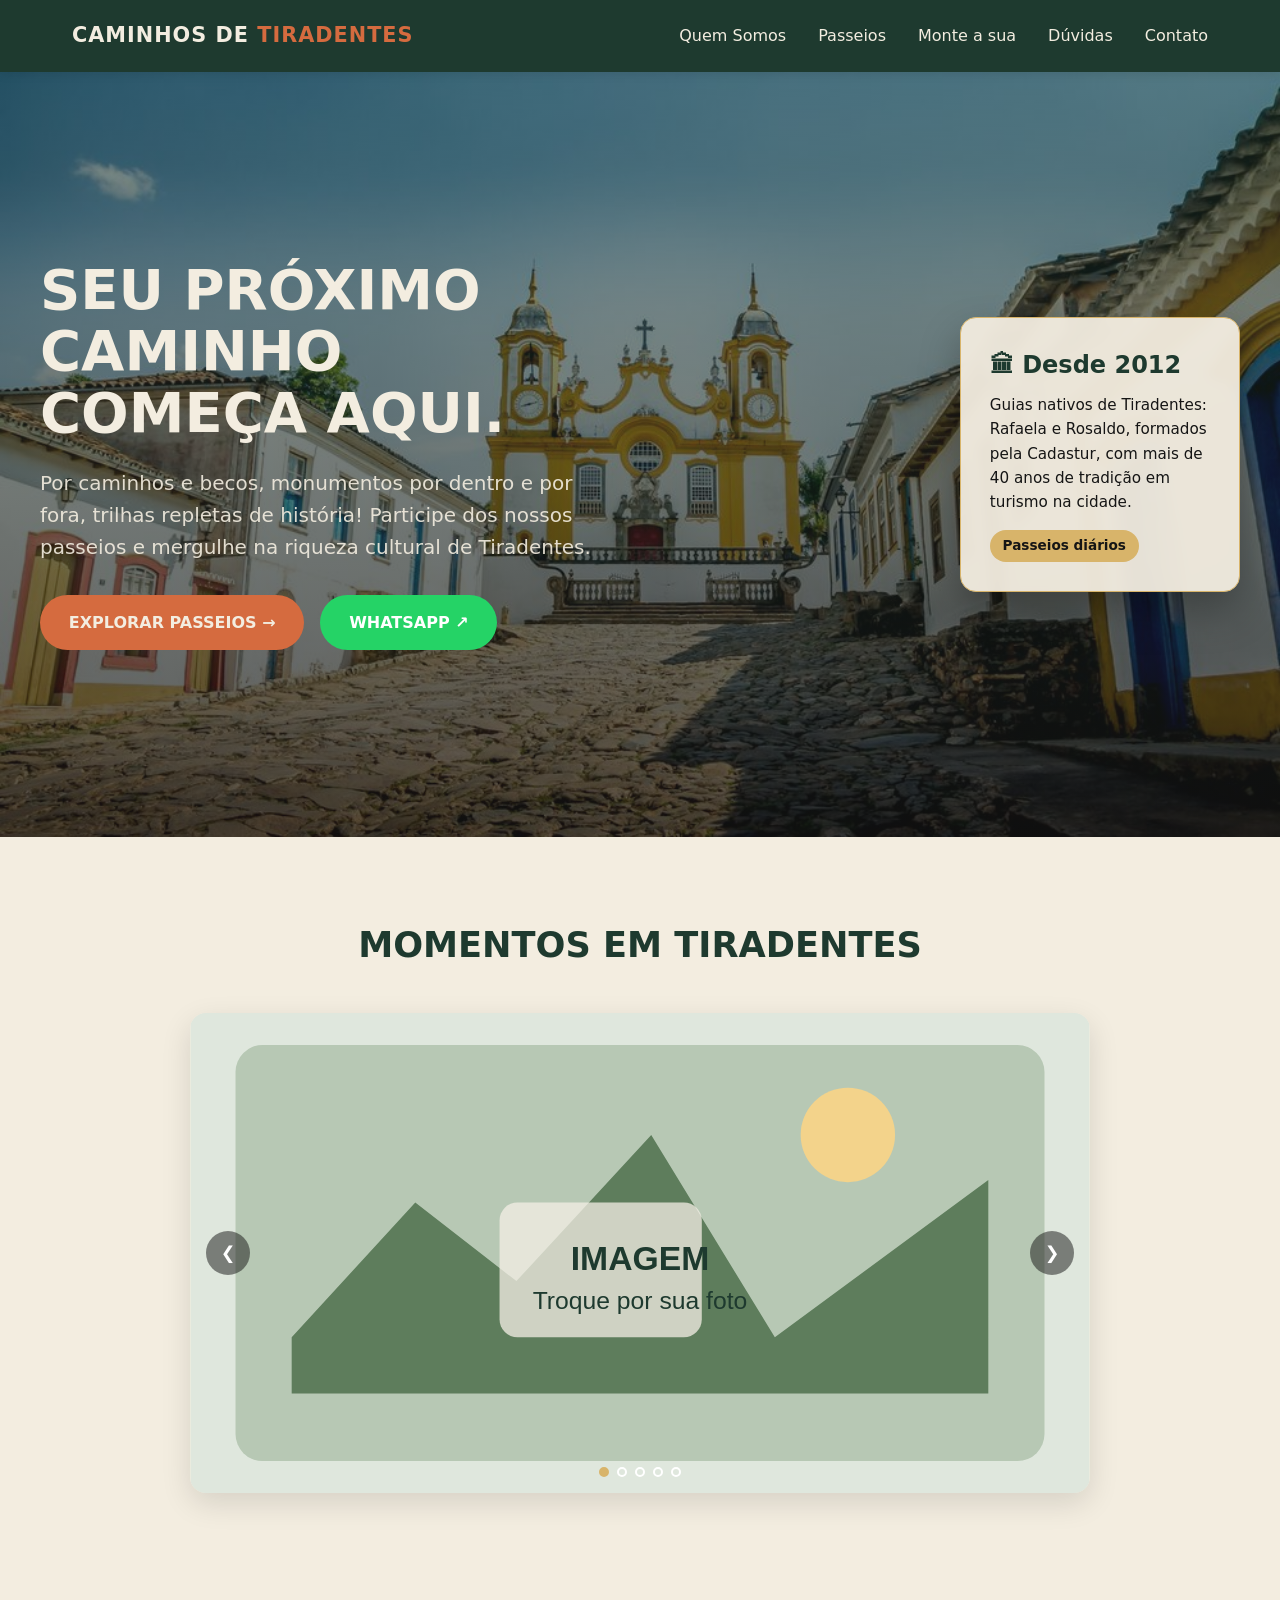
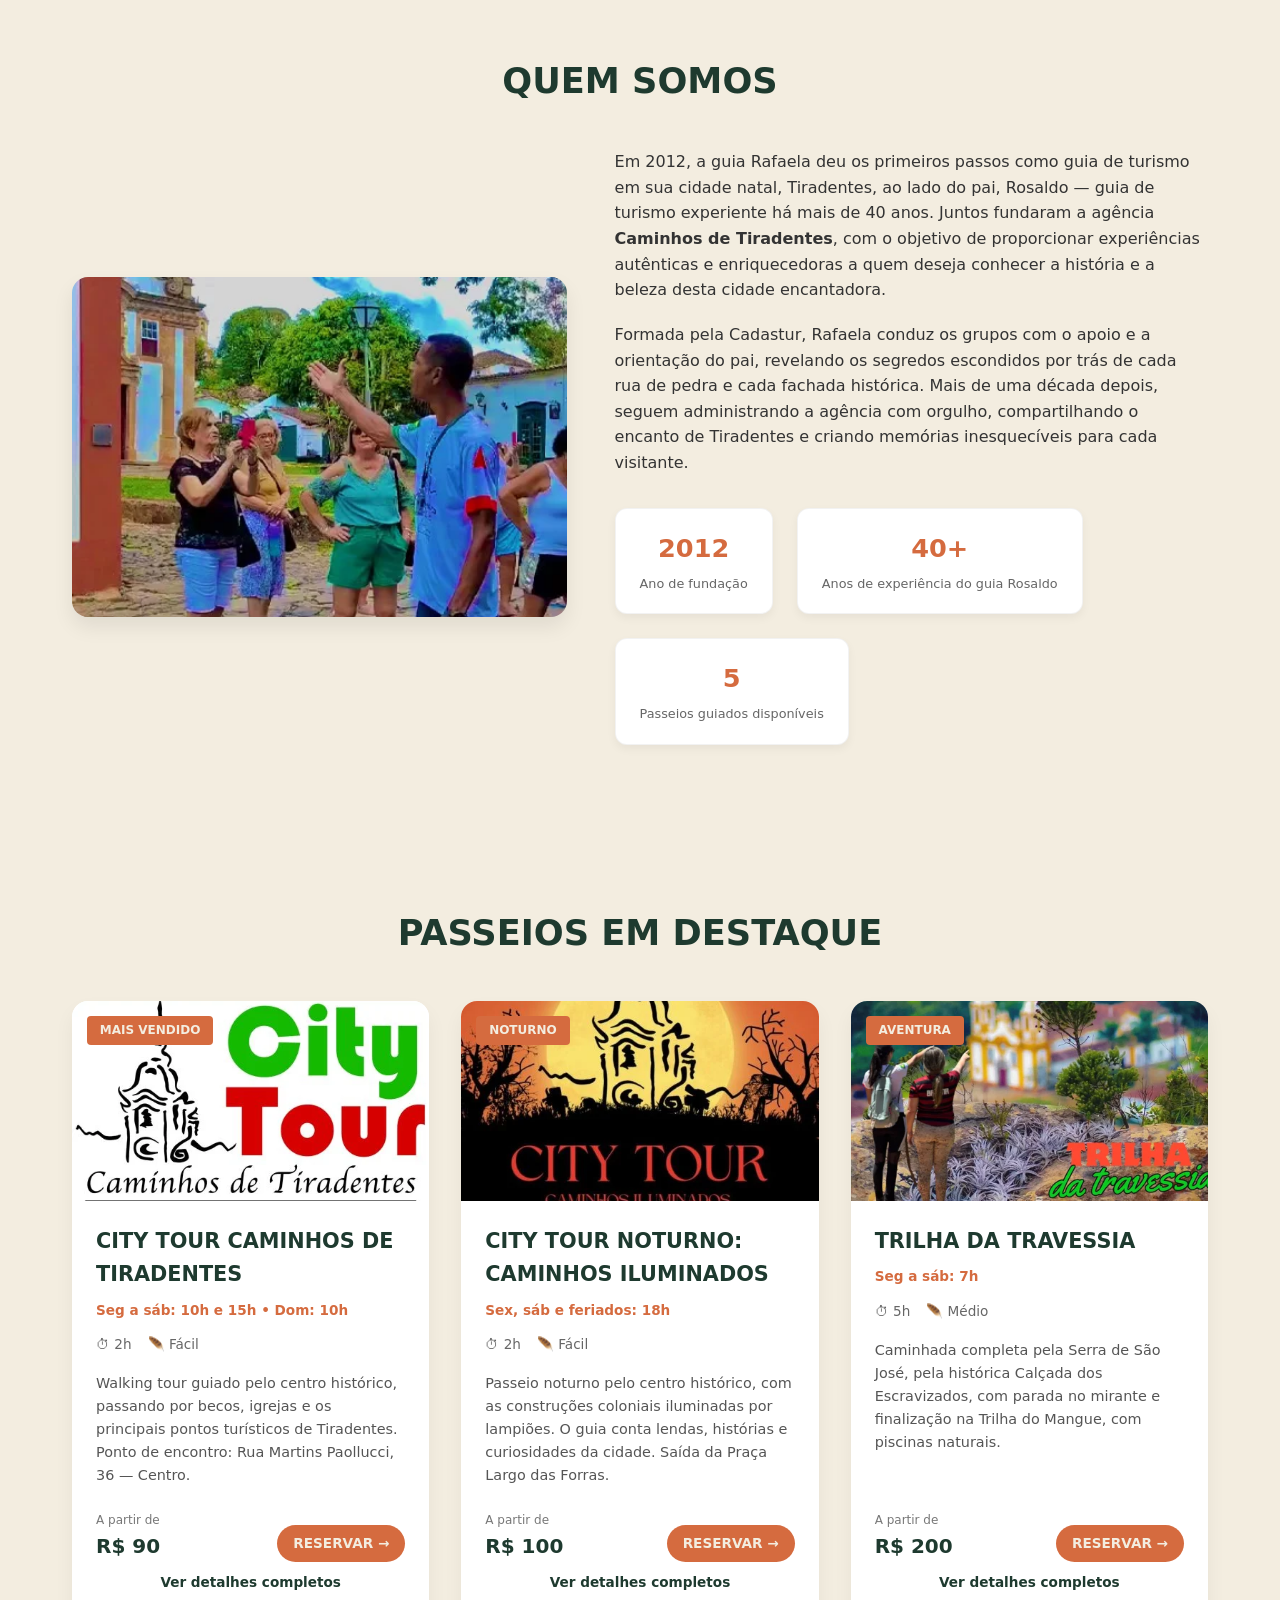
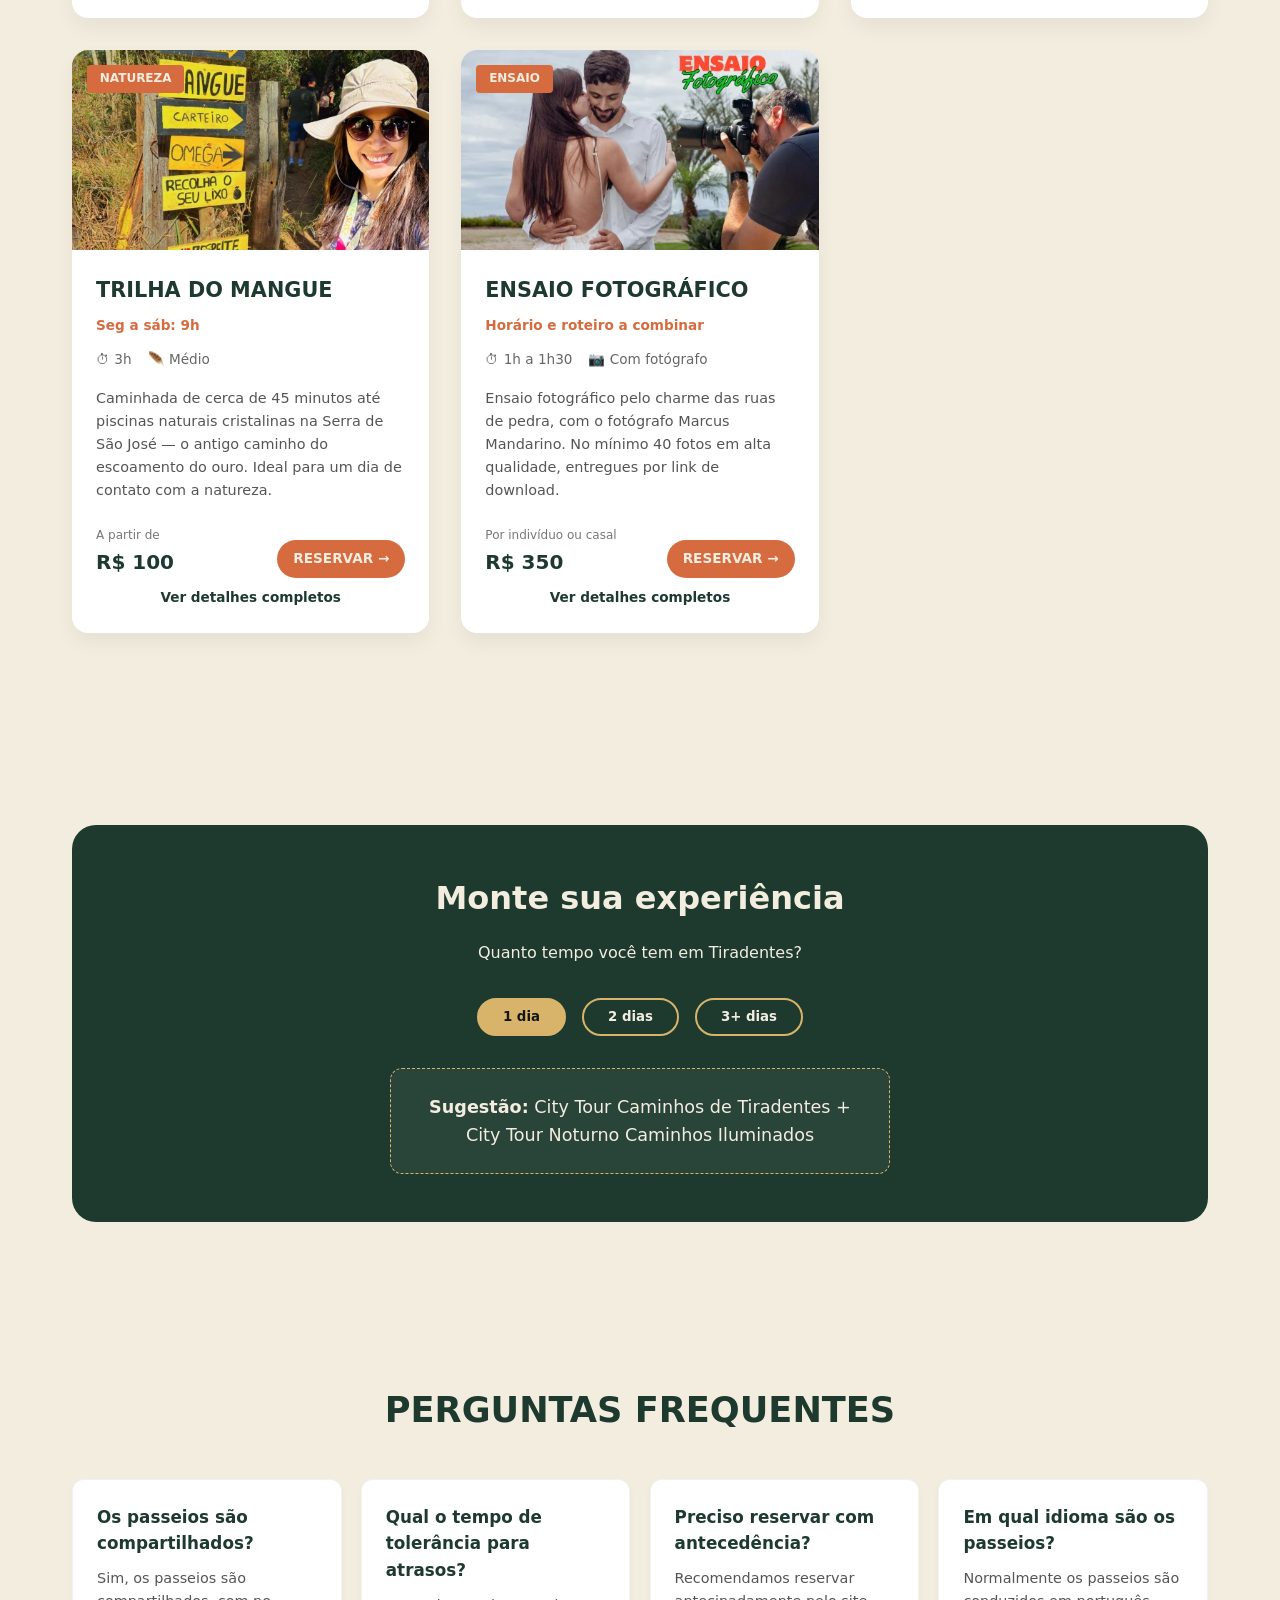
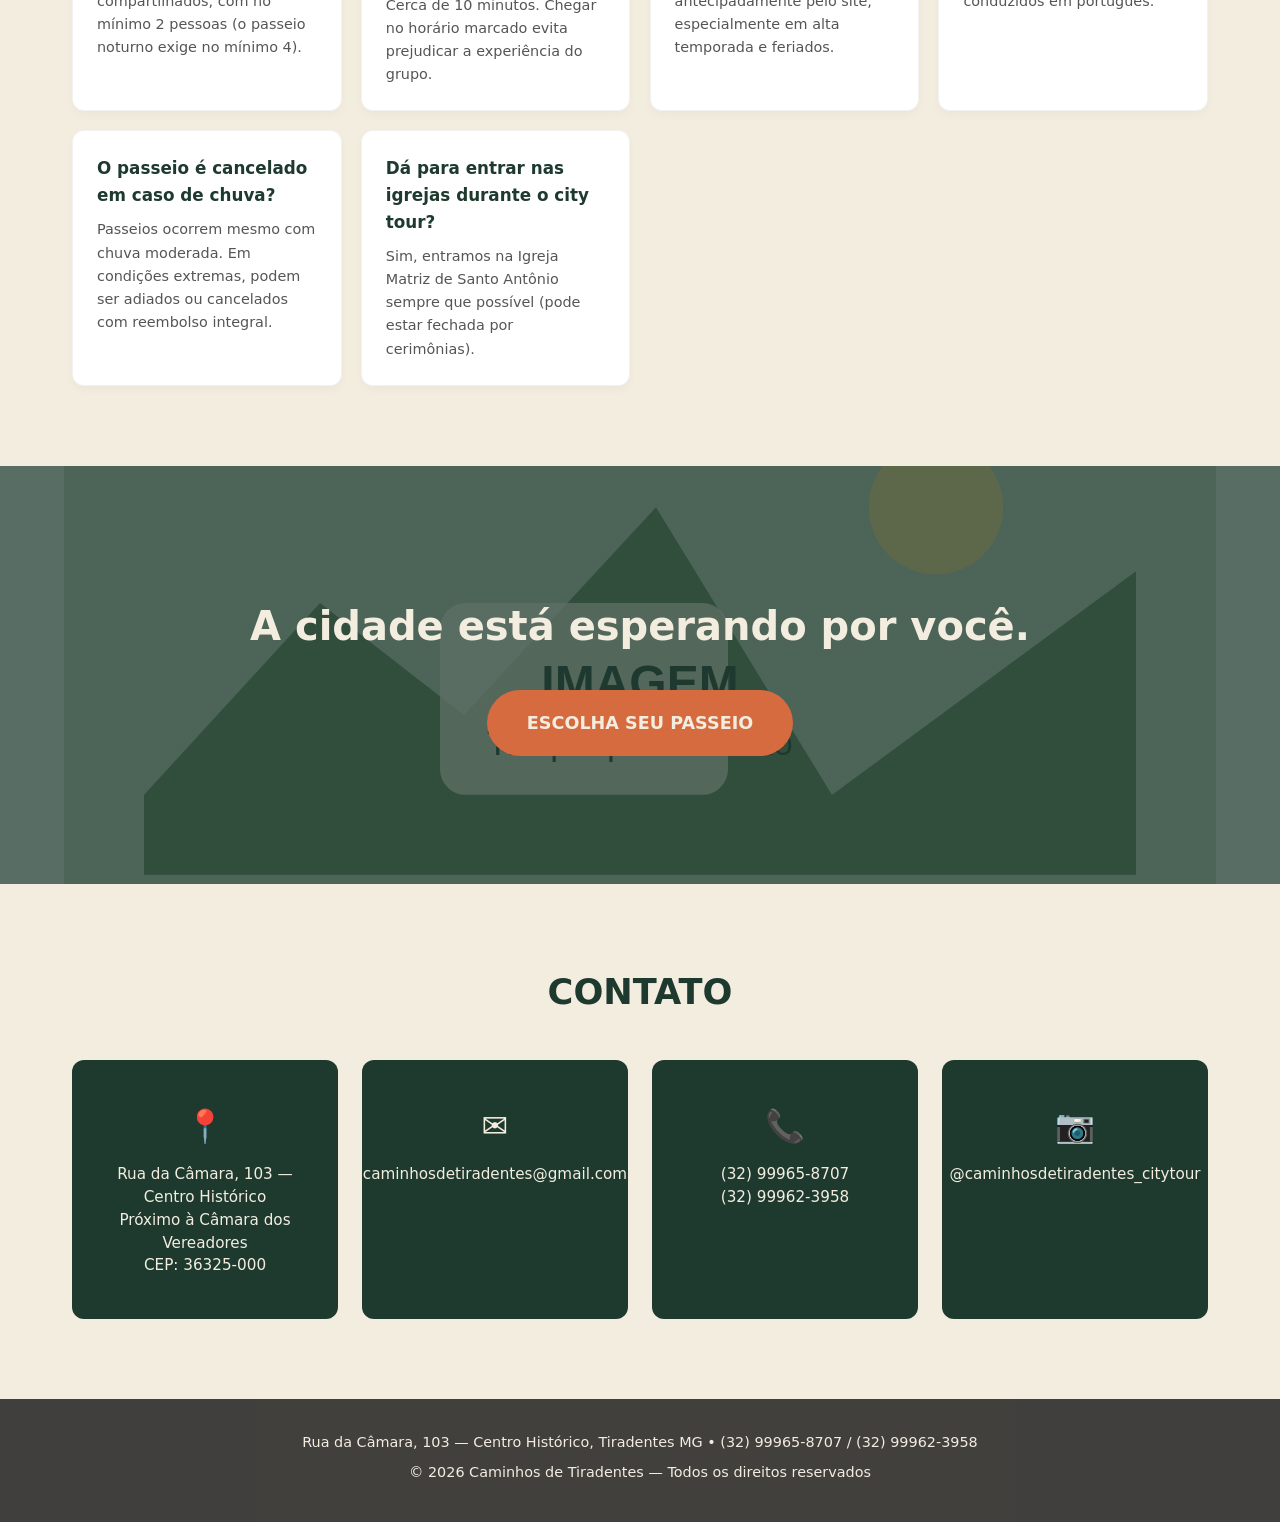
==== commit 01bba07c: "novas paginas" ====
--- a/index.html
+++ b/index.html
@@ -50,29 +50,30 @@
     </div>
   </div>
 
-  <!-- CATEGORIAS / BLOCOS DE SERVIÇO
-       ALTERE AQUI: quantidade de categorias, ícones, títulos e links.
-       Cada .category-card representa um tipo de experiência e aponta direto para o passeio correspondente.
-  -->
-  <section id="aventuras">
-    <h2 class="section-title">O que você procura?</h2>
-    <div class="categories-grid">
-      <a href="#tour-citytour" class="category-card">
-        <span class="category-icon">&#127963;</span>
-        <span>HISTÓRIA</span>
-      </a>
-      <a href="#tour-travessia" class="category-card">
-        <span class="category-icon">&#129718;</span>
-        <span>AVENTURA</span>
-      </a>
-      <a href="#tour-mangue" class="category-card">
-        <span class="category-icon">&#127807;</span>
-        <span>NATUREZA</span>
-      </a>
-      <a href="#tour-ensaio" class="category-card">
-        <span class="category-icon">&#128248;</span>
-        <span>FOTOGRAFIA</span>
-      </a>
+  <!-- CARROSSEL DE FOTOS
+       ALTERE AQUI: troque cada src="images/placeholder.svg" pela foto real correspondente.
+       Pode adicionar ou remover slides — cada <div class="carousel-slide"> é uma foto,
+       e cada <button class="carousel-dot"> é a bolinha indicadora correspondente (mesma ordem).
+  -->
+  <section id="galeria">
+    <h2 class="section-title">Momentos em Tiradentes</h2>
+    <div class="carousel">
+      <div class="carousel-track" id="carouselTrack">
+        <div class="carousel-slide"><img src="images/placeholder.svg" alt="Foto 1 — Tiradentes"></div>
+        <div class="carousel-slide"><img src="images/placeholder.svg" alt="Foto 2 — Tiradentes"></div>
+        <div class="carousel-slide"><img src="images/placeholder.svg" alt="Foto 3 — Tiradentes"></div>
+        <div class="carousel-slide"><img src="images/placeholder.svg" alt="Foto 4 — Tiradentes"></div>
+        <div class="carousel-slide"><img src="images/placeholder.svg" alt="Foto 5 — Tiradentes"></div>
+      </div>
+      <button class="carousel-arrow carousel-prev" onclick="moveCarousel(-1)" aria-label="Foto anterior">&#10094;</button>
+      <button class="carousel-arrow carousel-next" onclick="moveCarousel(1)" aria-label="Próxima foto">&#10095;</button>
+      <div class="carousel-dots" id="carouselDots">
+        <button class="carousel-dot active" onclick="goToSlide(0)" aria-label="Ir para foto 1"></button>
+        <button class="carousel-dot" onclick="goToSlide(1)" aria-label="Ir para foto 2"></button>
+        <button class="carousel-dot" onclick="goToSlide(2)" aria-label="Ir para foto 3"></button>
+        <button class="carousel-dot" onclick="goToSlide(3)" aria-label="Ir para foto 4"></button>
+        <button class="carousel-dot" onclick="goToSlide(4)" aria-label="Ir para foto 5"></button>
+      </div>
     </div>
   </section>
 
@@ -136,6 +137,7 @@
             </div>
             <a href="https://caminhosdetiradentes.com.br/produto/caminhos-de-tiradentes/" target="_blank" rel="noopener" class="btn btn-primary" style="padding: 0.5rem 1rem; font-size: 0.85rem;">RESERVAR &rarr;</a>
           </div>
+          <a href="tour-citytour.html" class="tour-secondary-link">Ver detalhes completos</a>
         </div>
       </div>
 
@@ -160,6 +162,7 @@
             </div>
             <a href="https://caminhosdetiradentes.com.br/produto/caminhos-iluminados/" target="_blank" rel="noopener" class="btn btn-primary" style="padding: 0.5rem 1rem; font-size: 0.85rem;">RESERVAR &rarr;</a>
           </div>
+          <a href="tour-iluminados.html" class="tour-secondary-link">Ver detalhes completos</a>
         </div>
       </div>
 
@@ -184,6 +187,7 @@
             </div>
             <a href="https://caminhosdetiradentes.com.br/produto/caminhos-da-serra-de-sao-jose/" target="_blank" rel="noopener" class="btn btn-primary" style="padding: 0.5rem 1rem; font-size: 0.85rem;">RESERVAR &rarr;</a>
           </div>
+          <a href="tour-travessia.html" class="tour-secondary-link">Ver detalhes completos</a>
         </div>
       </div>
 
@@ -208,6 +212,7 @@
             </div>
             <a href="https://caminhosdetiradentes.com.br/produto/caminhos-da-serra-de-sao-jose-trilha-do-mangue/" target="_blank" rel="noopener" class="btn btn-primary" style="padding: 0.5rem 1rem; font-size: 0.85rem;">RESERVAR &rarr;</a>
           </div>
+          <a href="tour-mangue.html" class="tour-secondary-link">Ver detalhes completos</a>
         </div>
       </div>
 
@@ -232,6 +237,7 @@
             </div>
             <a href="https://caminhosdetiradentes.com.br/produto/ensaio-fotografico/" target="_blank" rel="noopener" class="btn btn-primary" style="padding: 0.5rem 1rem; font-size: 0.85rem;">RESERVAR &rarr;</a>
           </div>
+          <a href="tour-ensaio.html" class="tour-secondary-link">Ver detalhes completos</a>
         </div>
       </div>
 
@@ -309,234 +315,7 @@
     <h2 class="section-title">Contato</h2>
     <div class="categories-grid contato-grid">
       <div class="category-card contato-card">
-        <span c/* ============================================================
-   CAMINHOS DE TIRADENTES
-   JAVASCRIPT DA HOME
-============================================================ */
-
-
-/* ============================================================
-   HEADER — EFEITO AO ROLAR
-============================================================ */
-
-const header = document.getElementById("site-header");
-
-function updateHeader() {
-
-    if (window.scrollY > 40) {
-
-        header.classList.add("scrolled");
-
-    } else {
-
-        header.classList.remove("scrolled");
-
-    }
-
-}
-
-window.addEventListener("scroll", updateHeader);
-
-updateHeader();
-
-
-
-/* ============================================================
-   MENU MOBILE
-============================================================ */
-
-const menuToggle =
-    document.getElementById("menu-toggle");
-
-const mobileMenu =
-    document.getElementById("mobile-menu");
-
-
-menuToggle.addEventListener("click", () => {
-
-    const isOpen =
-        mobileMenu.classList.toggle("open");
-
-    menuToggle.setAttribute(
-        "aria-expanded",
-        isOpen
-    );
-
-});
-
-
-/*
-    Fecha o menu quando o usuário
-    clica em algum link.
-*/
-
-const mobileLinks =
-    mobileMenu.querySelectorAll("a");
-
-mobileLinks.forEach((link) => {
-
-    link.addEventListener("click", () => {
-
-        mobileMenu.classList.remove("open");
-
-        menuToggle.setAttribute(
-            "aria-expanded",
-            "false"
-        );
-
-    });
-
-});
-
-
-
-/* ============================================================
-   NEWSLETTER
-============================================================ */
-
-const newsletterForm =
-    document.getElementById("newsletter-form");
-
-const newsletterFeedback =
-    document.getElementById("newsletter-feedback");
-
-
-if (newsletterForm) {
-
-    newsletterForm.addEventListener("submit", (event) => {
-
-        event.preventDefault();
-
-        const input =
-            newsletterForm.querySelector("input[type='email']");
-
-        if (input && input.value) {
-
-            newsletterFeedback.textContent =
-                "Obrigado por se inscrever!";
-
-            newsletterForm.reset();
-
-        }
-
-    });
-
-}
-
-
-
-/* ============================================================
-   ANO DO RODAPÉ
-============================================================ */
-
-const footerYear =
-    document.getElementById("footer-year");
-
-if (footerYear) {
-
-    footerYear.textContent =
-        new Date().getFullYear();
-
-}
-
-
-
-/* ============================================================
-   ANIMAÇÃO DE ENTRADA
-============================================================ */
-
-const animatedElements =
-    document.querySelectorAll(
-        ".tour-card, .pick-card, .benefit, .gallery-item"
-    );
-
-
-const observer =
-    new IntersectionObserver(
-        (entries) => {
-
-            entries.forEach((entry) => {
-
-                if (entry.isIntersecting) {
-
-                    entry.target.classList.add(
-                        "is-visible"
-                    );
-
-                    observer.unobserve(
-                        entry.target
-                    );
-
-                }
-
-            });
-
-        },
-        {
-            threshold: 0.12
-        }
-    );
-
-
-animatedElements.forEach((element) => {
-
-    observer.observe(element);
-
-});
-
-
-
-/* ============================================================
-   FALLBACK DE IMAGENS
-============================================================ */
-
-/*
-    Enquanto você ainda não possui
-    as fotos reais do cliente, esta
-    função evita que uma imagem quebrada
-    apareça de forma estranha.
-
-    Depois, basta substituir os arquivos
-    da pasta /images.
-*/
-
-const images =
-    document.querySelectorAll("img");
-
-
-images.forEach((image) => {
-
-    image.addEventListener("error", () => {
-
-        /*
-            Não substituímos a logo por uma
-            imagem externa.
-
-            Para imagens de conteúdo,
-            usamos um fundo neutro.
-        */
-
-        if (
-            image.classList.contains("hero-image") ||
-            image.closest(".tour-image") ||
-            image.closest(".why-image") ||
-            image.closest(".gallery-item")
-        ) {
-
-            image.style.display = "none";
-
-            const parent =
-                image.parentElement;
-
-            parent.classList.add(
-                "image-placeholder"
-            );
-
-        }
-
-    });
-
-});lass="category-icon">&#128205;</span>
+        <span class="category-icon">&#128205;</span>
         <span>Rua da Câmara, 103 — Centro Histórico<br>Próximo à Câmara dos Vereadores<br>CEP: 36325-000</span>
       </div>
       <a href="mailto:caminhosdetiradentes@gmail.com" class="category-card contato-card">
--- a/style.css
+++ b/style.css
@@ -260,6 +260,97 @@
   font-size: 2rem;
 }
 
+/* CARROSSEL DE FOTOS
+   ALTERE AQUI: altura das fotos, cor das setas/bolinhas e comportamento do carrossel.
+   As fotos em si (src) são trocadas direto no HTML, dentro de cada .carousel-slide.
+*/
+.carousel {
+  position: relative;
+  max-width: 900px;
+  margin: 0 auto;
+  border-radius: 16px;
+  overflow: hidden;
+  box-shadow: 0 10px 30px rgba(0,0,0,0.12);
+}
+
+.carousel-track {
+  display: flex;
+  transition: transform 0.5s ease;
+}
+
+.carousel-slide {
+  min-width: 100%;
+  height: 480px;
+}
+
+.carousel-slide img {
+  width: 100%;
+  height: 100%;
+  object-fit: cover;
+  display: block;
+}
+
+.carousel-arrow {
+  position: absolute;
+  top: 50%;
+  transform: translateY(-50%);
+  background: rgba(21, 21, 21, 0.5);
+  color: var(--branco);
+  border: none;
+  width: 44px;
+  height: 44px;
+  border-radius: 50%;
+  font-size: 1.1rem;
+  cursor: pointer;
+  display: flex;
+  align-items: center;
+  justify-content: center;
+  transition: background-color 0.2s;
+}
+
+.carousel-arrow:hover {
+  background: var(--terracota);
+}
+
+.carousel-prev {
+  left: 16px;
+}
+
+.carousel-next {
+  right: 16px;
+}
+
+.carousel-dots {
+  position: absolute;
+  bottom: 16px;
+  left: 50%;
+  transform: translateX(-50%);
+  display: flex;
+  gap: 0.5rem;
+}
+
+.carousel-dot {
+  width: 10px;
+  height: 10px;
+  border-radius: 50%;
+  border: 2px solid var(--branco);
+  background: transparent;
+  cursor: pointer;
+  padding: 0;
+  transition: background-color 0.2s;
+}
+
+.carousel-dot.active {
+  background-color: var(--amarelo-areia);
+  border-color: var(--amarelo-areia);
+}
+
+@media (max-width: 768px) {
+  .carousel-slide {
+    height: 280px;
+  }
+}
+
 /* QUEM SOMOS
    ALTERE AQUI: a foto da equipe, o texto da história e os números de destaque (.about-stat).
 */
@@ -547,6 +638,284 @@
 
 footer p {
   margin-bottom: 0.4rem;
+}
+
+/* ==========================================================================
+   PÁGINAS INDIVIDUAIS DE CADA PASSEIO (tour-*.html)
+   ALTERE AQUI: tudo relacionado às páginas de detalhe de cada passeio.
+   ========================================================================== */
+
+/* BREADCRUMB
+   ALTERE AQUI: o caminho de navegação no topo de cada página de passeio.
+*/
+.breadcrumb {
+  max-width: 1200px;
+  margin: 1.5rem auto 0;
+  padding: 0 2rem;
+  font-size: 0.9rem;
+  color: #777;
+}
+
+.breadcrumb a {
+  color: var(--verde-floresta);
+  text-decoration: none;
+  font-weight: 600;
+}
+
+.breadcrumb a:hover {
+  color: var(--terracota);
+}
+
+/* BANNER DO PASSEIO
+   ALTERE AQUI: a foto de capa, o título e o preço em destaque de cada passeio.
+*/
+.tour-hero {
+  max-width: 1200px;
+  margin: 1rem auto 0;
+  padding: 0 2rem;
+}
+
+.tour-hero-image {
+  height: 340px;
+  border-radius: 16px;
+  background-size: cover;
+  background-position: center;
+  position: relative;
+  box-shadow: 0 10px 20px rgba(0,0,0,0.08);
+}
+
+.tour-hero-badge {
+  position: absolute;
+  top: 20px;
+  left: 20px;
+  background-color: var(--terracota);
+  color: var(--creme);
+  padding: 0.4rem 1rem;
+  border-radius: 4px;
+  font-size: 0.8rem;
+  font-weight: 800;
+  text-transform: uppercase;
+}
+
+.tour-hero-header {
+  display: flex;
+  flex-wrap: wrap;
+  justify-content: space-between;
+  align-items: flex-end;
+  gap: 1.5rem;
+  margin-top: 1.5rem;
+}
+
+.tour-hero-title {
+  font-size: 2.2rem;
+  color: var(--verde-floresta);
+  font-weight: 800;
+  text-transform: uppercase;
+  max-width: 650px;
+}
+
+.tour-hero-price {
+  text-align: right;
+}
+
+.tour-hero-price-label {
+  font-size: 0.85rem;
+  color: #777;
+}
+
+.tour-hero-price-value {
+  font-size: 2rem;
+  font-weight: 800;
+  color: var(--terracota);
+}
+
+/* BARRA DE INFORMAÇÕES RÁPIDAS
+   ALTERE AQUI: duração, dificuldade, horário e ponto de encontro exibidos em destaque.
+*/
+.info-bar {
+  display: grid;
+  grid-template-columns: repeat(auto-fit, minmax(200px, 1fr));
+  gap: 1.2rem;
+  margin: 2.5rem 0;
+}
+
+.info-item {
+  background-color: var(--branco);
+  border-radius: 12px;
+  padding: 1.3rem;
+  box-shadow: 0 4px 10px rgba(0,0,0,0.05);
+  border: 1px solid rgba(0,0,0,0.05);
+}
+
+.info-item-label {
+  font-size: 0.75rem;
+  color: #888;
+  text-transform: uppercase;
+  font-weight: 700;
+  letter-spacing: 0.5px;
+  margin-bottom: 0.4rem;
+}
+
+.info-item-value {
+  font-size: 1rem;
+  color: var(--verde-floresta);
+  font-weight: 700;
+}
+
+/* CONTEÚDO DA PÁGINA DE PASSEIO
+   ALTERE AQUI: descrição, roteiro, o que está incluso, recomendações e política de cancelamento.
+*/
+.tour-detail-section {
+  max-width: 1200px;
+  margin: 0 auto;
+  padding: 0 2rem 3rem;
+}
+
+.tour-detail-section h2.subsection-title {
+  font-size: 1.5rem;
+  color: var(--verde-floresta);
+  font-weight: 800;
+  margin-bottom: 1.2rem;
+  text-align: left;
+  text-transform: none;
+}
+
+.tour-detail-section p {
+  color: #444;
+  margin-bottom: 1rem;
+}
+
+.roteiro-list, .included-list, .recommend-list {
+  list-style: none;
+  display: grid;
+  grid-template-columns: repeat(auto-fit, minmax(240px, 1fr));
+  gap: 0.8rem;
+  margin-bottom: 1rem;
+}
+
+.roteiro-list li, .included-list li, .recommend-list li {
+  background-color: var(--branco);
+  border-radius: 10px;
+  padding: 0.8rem 1rem;
+  border-left: 4px solid var(--amarelo-areia);
+  font-size: 0.95rem;
+  color: #333;
+  box-shadow: 0 2px 6px rgba(0,0,0,0.04);
+}
+
+/* TABELA DE PREÇOS
+   ALTERE AQUI: as faixas de preço (adulto, criança, idoso) de cada passeio.
+*/
+.price-table {
+  width: 100%;
+  border-collapse: collapse;
+  background-color: var(--branco);
+  border-radius: 12px;
+  overflow: hidden;
+  box-shadow: 0 4px 10px rgba(0,0,0,0.05);
+  margin-bottom: 1.5rem;
+}
+
+.price-table th, .price-table td {
+  padding: 1rem 1.2rem;
+  text-align: left;
+}
+
+.price-table th {
+  background-color: var(--verde-floresta);
+  color: var(--creme);
+  font-size: 0.85rem;
+  text-transform: uppercase;
+}
+
+.price-table td {
+  border-bottom: 1px solid rgba(0,0,0,0.06);
+  color: #333;
+}
+
+.price-table tr:last-child td {
+  border-bottom: none;
+}
+
+/* POLÍTICA DE CANCELAMENTO
+   ALTERE AQUI: as regras de cancelamento e reembolso do passeio.
+*/
+.cancel-policy {
+  background-color: var(--verde-floresta);
+  color: var(--creme);
+  border-radius: 16px;
+  padding: 1.8rem;
+}
+
+.cancel-policy p {
+  color: var(--creme);
+  opacity: 0.9;
+}
+
+/* CTA DE RESERVA DA PÁGINA DE PASSEIO
+   ALTERE AQUI: os botões de reserva e WhatsApp no final da página.
+*/
+.tour-cta {
+  display: flex;
+  flex-wrap: wrap;
+  gap: 1rem;
+  margin-top: 1rem;
+}
+
+/* OUTROS PASSEIOS (rodapé da página de detalhe)
+   ALTERE AQUI: os links rápidos para os demais passeios.
+*/
+.other-tours-grid {
+  display: grid;
+  grid-template-columns: repeat(auto-fit, minmax(220px, 1fr));
+  gap: 1.2rem;
+}
+
+.other-tour-card {
+  background-color: var(--branco);
+  border-radius: 12px;
+  padding: 1.3rem;
+  text-decoration: none;
+  display: block;
+  box-shadow: 0 4px 10px rgba(0,0,0,0.05);
+  border: 1px solid rgba(0,0,0,0.05);
+  transition: transform 0.2s;
+}
+
+.other-tour-card:hover {
+  transform: translateY(-3px);
+  box-shadow: 0 8px 15px rgba(0,0,0,0.08);
+}
+
+.other-tour-card-title {
+  color: var(--verde-floresta);
+  font-weight: 800;
+  font-size: 1rem;
+  margin-bottom: 0.4rem;
+}
+
+.other-tour-card-price {
+  color: var(--terracota);
+  font-weight: 700;
+  font-size: 0.9rem;
+}
+
+/* LINK SECUNDÁRIO NOS CARDS DA HOME
+   ALTERE AQUI: o link "Ver detalhes" que aparece nos cartões de passeio da página inicial.
+*/
+.tour-secondary-link {
+  display: block;
+  text-align: center;
+  font-size: 0.85rem;
+  font-weight: 700;
+  color: var(--verde-floresta);
+  text-decoration: none;
+  margin-top: 0.6rem;
+}
+
+.tour-secondary-link:hover {
+  color: var(--terracota);
+  text-decoration: underline;
 }
 
 /* RESPONSIVO */
@@ -566,4 +935,11 @@
   .about-grid {
     grid-template-columns: 1fr;
   }
+  .tour-hero-header {
+    flex-direction: column;
+    align-items: flex-start;
+  }
+  .tour-hero-price {
+    text-align: left;
+  }
 }
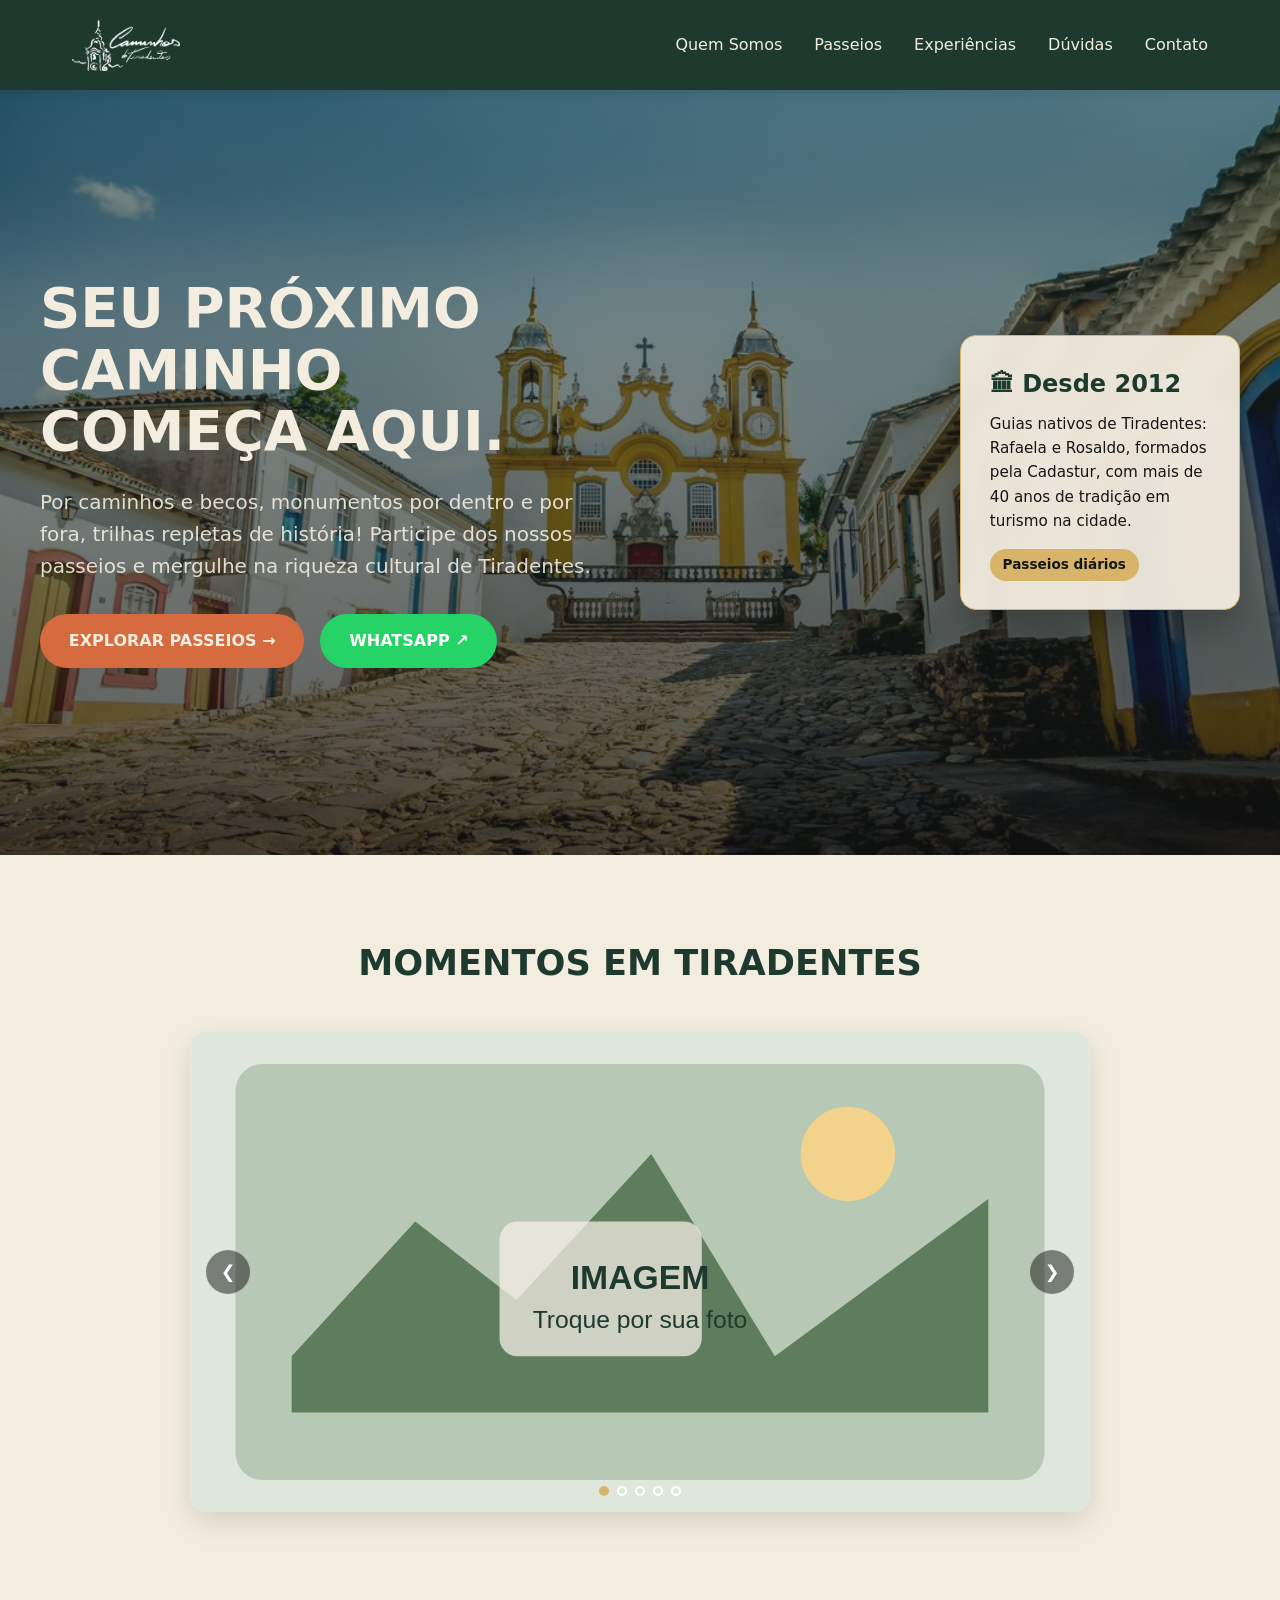
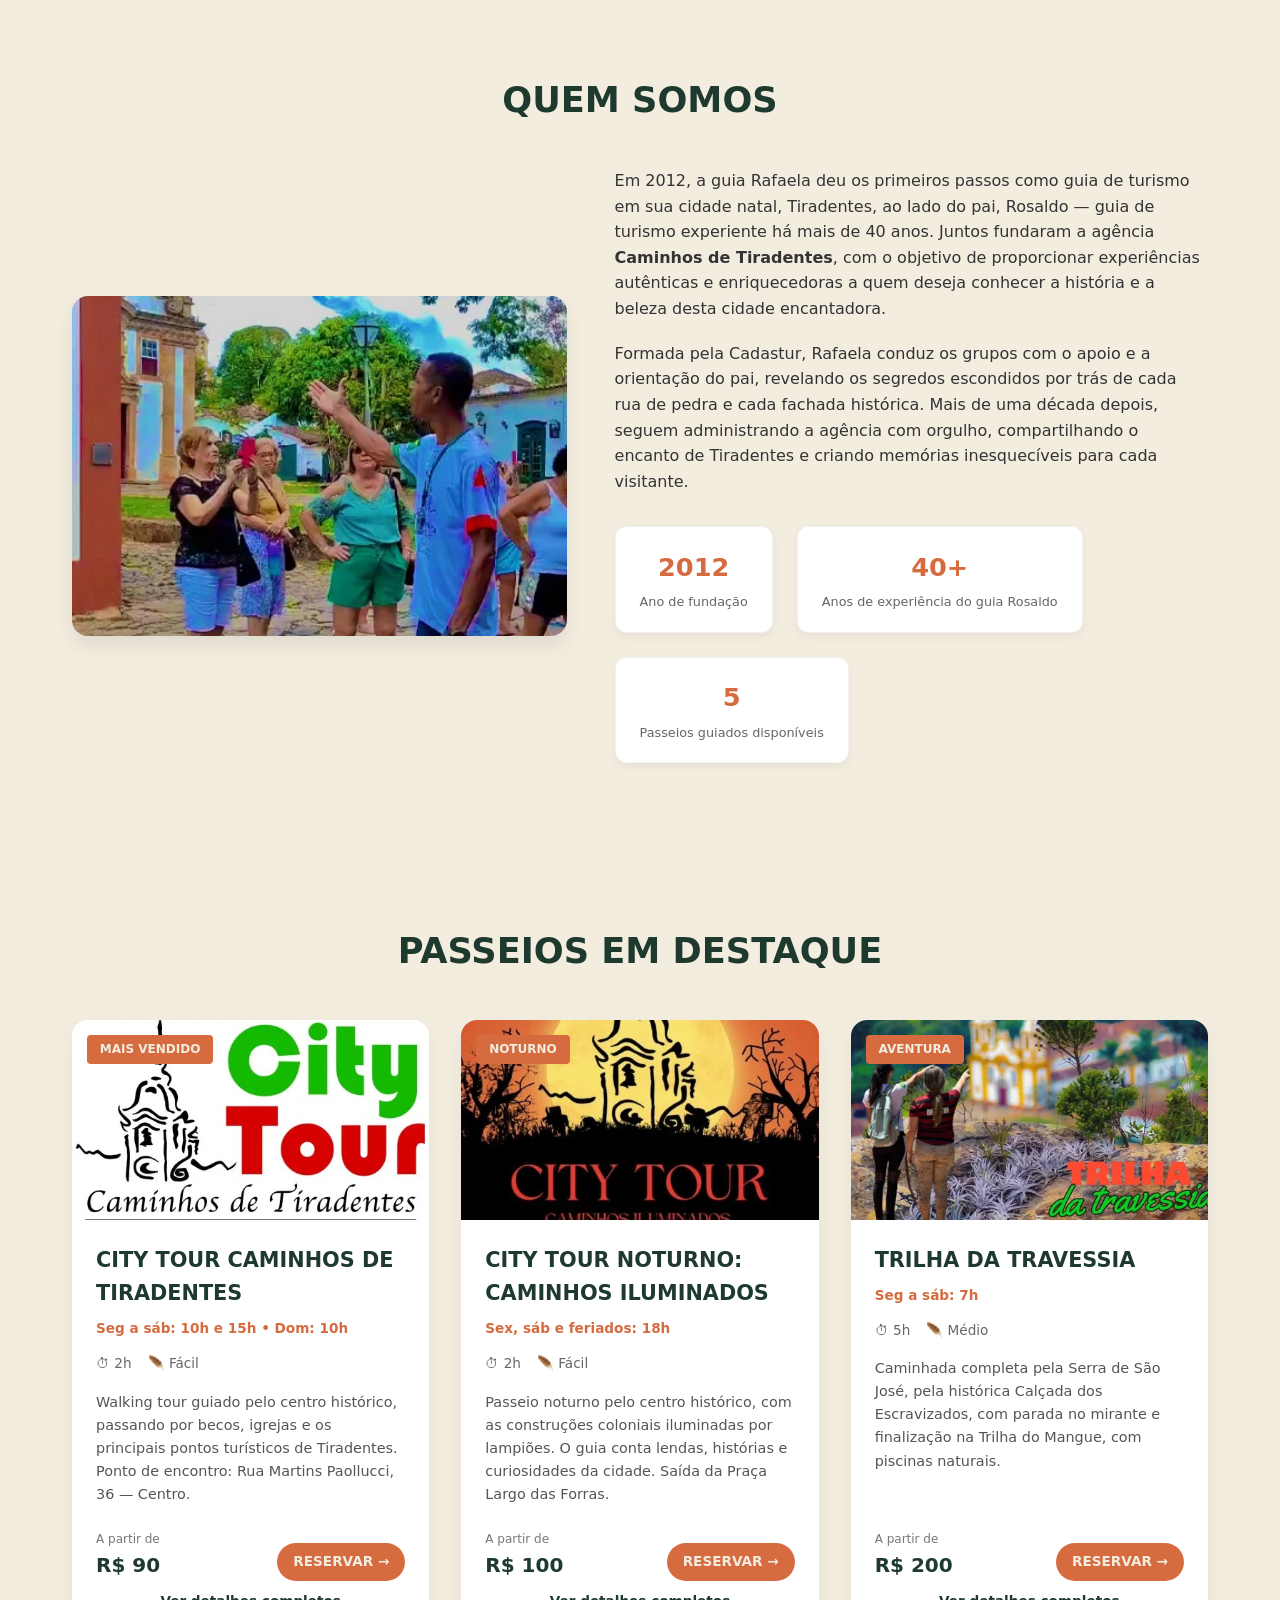
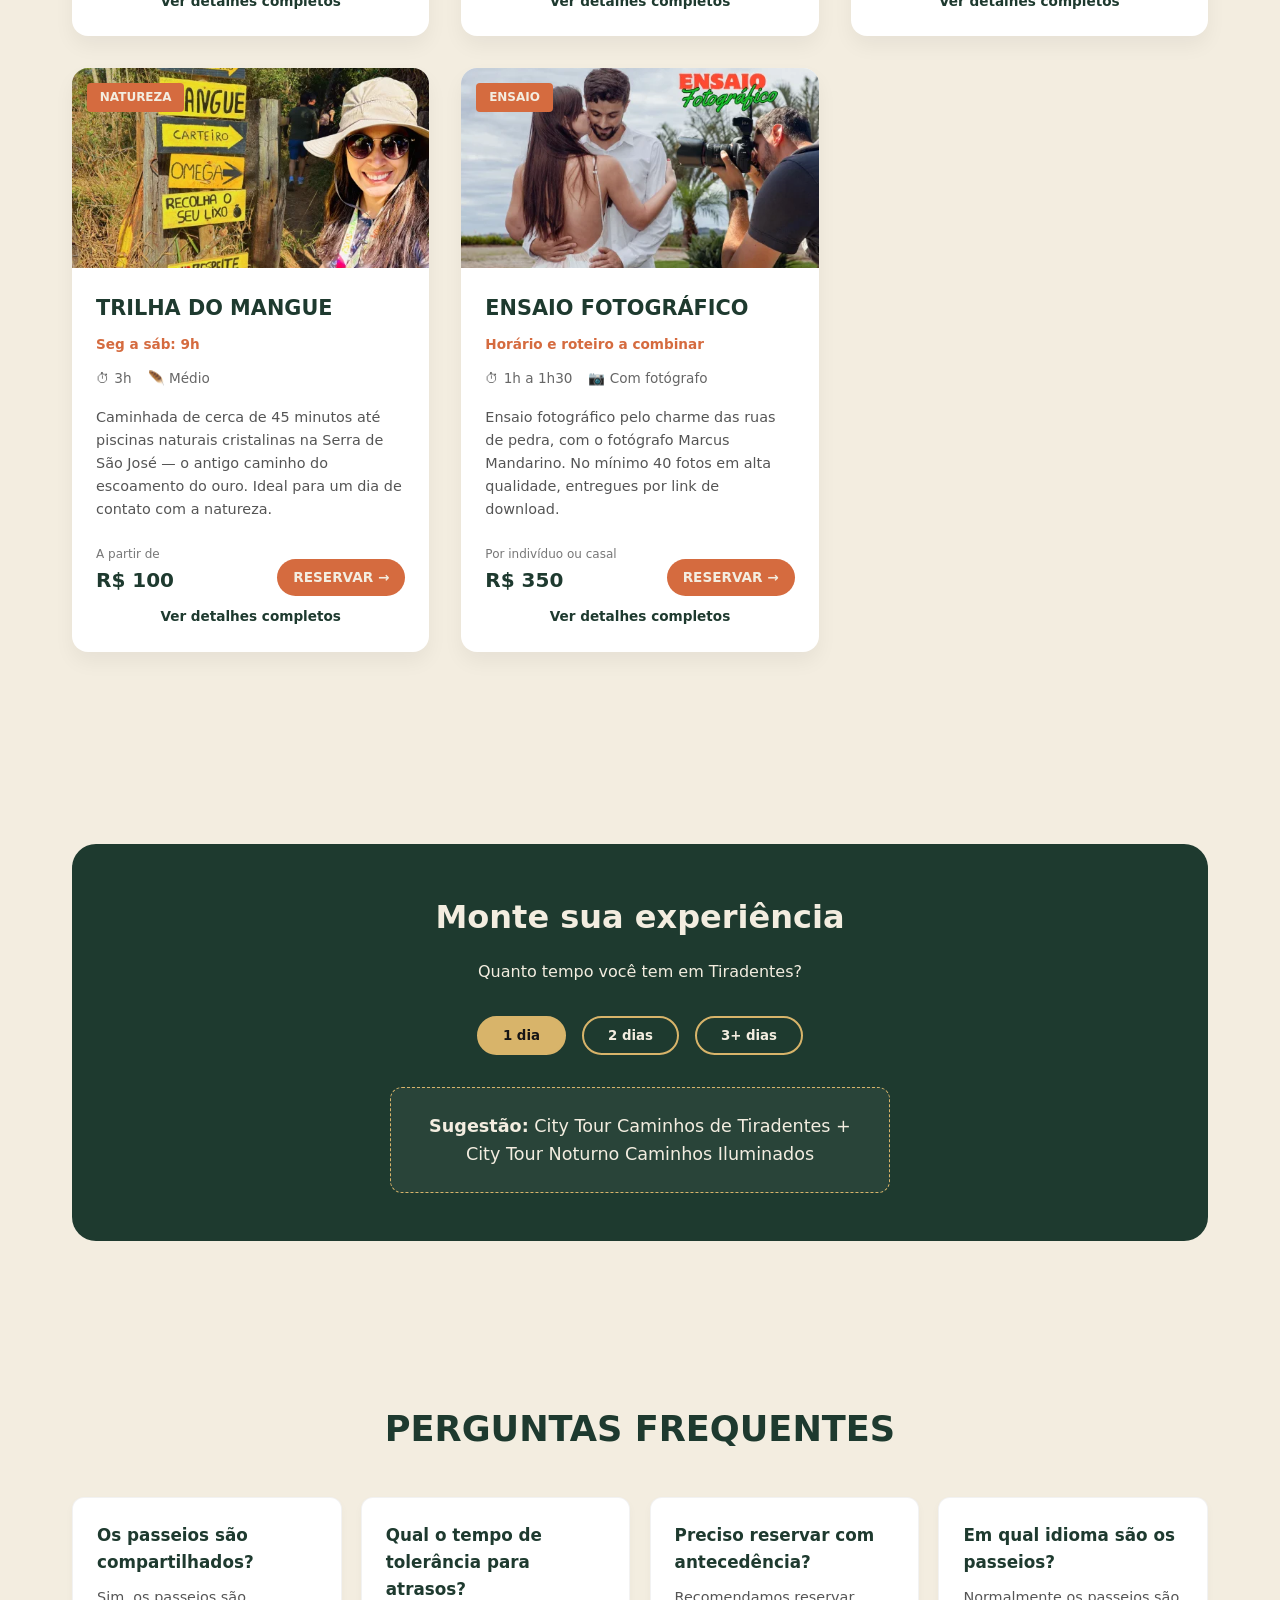
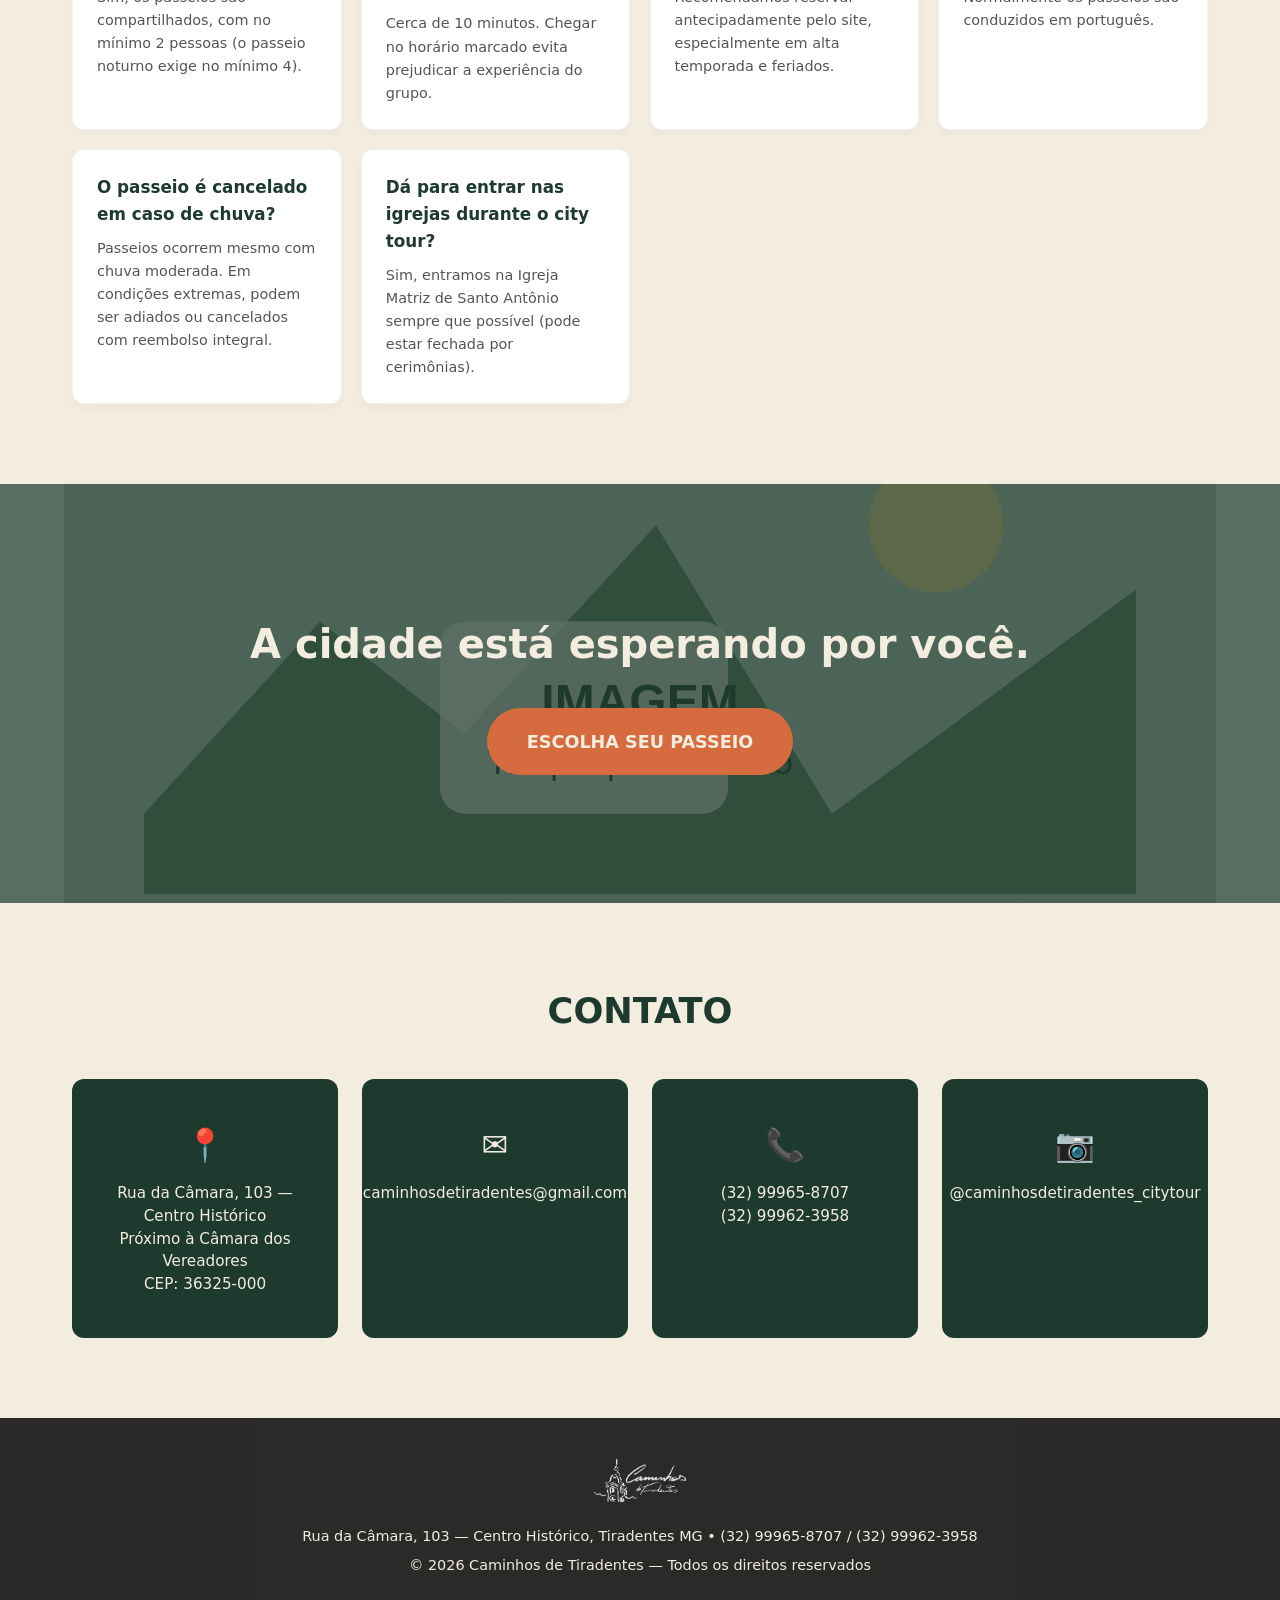
==== commit ea821d98: "logo" ====
--- a/index.html
+++ b/index.html
@@ -4,21 +4,26 @@
   <meta charset="UTF-8" />
   <meta name="viewport" content="width=device-width, initial-scale=1.0" />
   <title>Caminhos de Tiradentes | Seu Próximo Caminho Começa Aqui</title>
+  <link rel="icon" type="image/webp" href="images/logo.webp" />
   <link rel="stylesheet" href="style.css" />
 </head>
 <body>
 
   <!-- HEADER / MENU PRINCIPAL
-       ALTERE AQUI: texto do logo, itens do menu, links de navegação e a seção de destino (#id).
-       Exemplo: mude "Caminhos de Tiradentes" para o nome do seu negócio e edite os hrefs para outras páginas ou seções.
+       ALTERE AQUI: a logo, itens do menu, links de navegação e a seção de destino (#id).
+       A logo é a imagem em images/logo.webp — para trocar, basta substituir o arquivo
+       (mantendo o mesmo nome) ou trocar o "src" abaixo. O filtro que deixa a logo
+       branca está definido na classe .logo-img, no style.css.
   -->
   <header>
     <nav>
-      <div class="logo">Caminhos de <span>Tiradentes</span></div>
+      <a href="#" class="logo">
+        <img src="images/logo.webp" alt="Caminhos de Tiradentes" class="logo-img">
+      </a>
       <ul class="nav-links">
         <li><a href="#quem-somos">Quem Somos</a></li>
         <li><a href="#passeios">Passeios</a></li>
-        <li><a href="#experiencia">Monte a sua</a></li>
+        <li><a href="#experiencia">Experiências</a></li>
         <li><a href="#faq">Dúvidas</a></li>
         <li><a href="#contato">Contato</a></li>
       </ul>
@@ -334,13 +339,14 @@
   </section>
 
   <!-- FOOTER / RODAPÉ
-       ALTERE AQUI: nome do site, ano, endereço, telefones e texto de direitos autorais.
+       ALTERE AQUI: a logo, nome do site, ano, endereço, telefones e texto de direitos autorais.
   -->
   <footer>
+    <img src="images/logo.webp" alt="Caminhos de Tiradentes" class="footer-logo">
     <p>Rua da Câmara, 103 — Centro Histórico, Tiradentes MG &bull; (32) 99965-8707 / (32) 99962-3958</p>
     <p>&copy; 2026 Caminhos de Tiradentes — Todos os direitos reservados</p>
   </footer>
 
   <script src="scripts.js"></script>
 </body>
-</html>+</html>
--- a/style.css
+++ b/style.css
@@ -49,15 +49,35 @@
 }
 
 .logo {
+  display: flex;
+  align-items: center;
   color: var(--creme);
   font-weight: 800;
   font-size: 1.3rem;
   letter-spacing: 1px;
   text-transform: uppercase;
+  text-decoration: none;
 }
 
 .logo span {
   color: var(--terracota);
+}
+
+/* LOGO (IMAGEM)
+   ALTERE AQUI: o tamanho da logo no cabeçalho.
+   O filtro deixa a arte (originalmente preta) branca, para aparecer bem
+   sobre o fundo verde-escuro do header. Para trocar a imagem, basta
+   substituir o arquivo images/logo.webp mantendo o mesmo nome.
+*/
+.logo-img {
+  height: 52px;
+  width: auto;
+  filter: brightness(0) invert(1);
+  transition: opacity 0.2s;
+}
+
+.logo-img:hover {
+  opacity: 0.85;
 }
 
 .nav-links {
@@ -630,10 +650,22 @@
 footer {
   background-color: var(--preto);
   color: var(--creme);
-  padding: 2rem;
+  padding: 2.5rem 2rem 2rem;
   text-align: center;
   font-size: 0.9rem;
-  opacity: 0.8;
+  opacity: 0.9;
+}
+
+/* LOGO NO RODAPÉ
+   ALTERE AQUI: o tamanho da logo exibida no rodapé, acima do endereço.
+   Usa o mesmo filtro branco da logo do header, já que o fundo do rodapé é escuro.
+*/
+.footer-logo {
+  height: 44px;
+  width: auto;
+  filter: brightness(0) invert(1);
+  opacity: 0.9;
+  margin-bottom: 1rem;
 }
 
 footer p {
@@ -942,4 +974,7 @@
   .tour-hero-price {
     text-align: left;
   }
-}+  .logo-img {
+    height: 40px;
+  }
+}
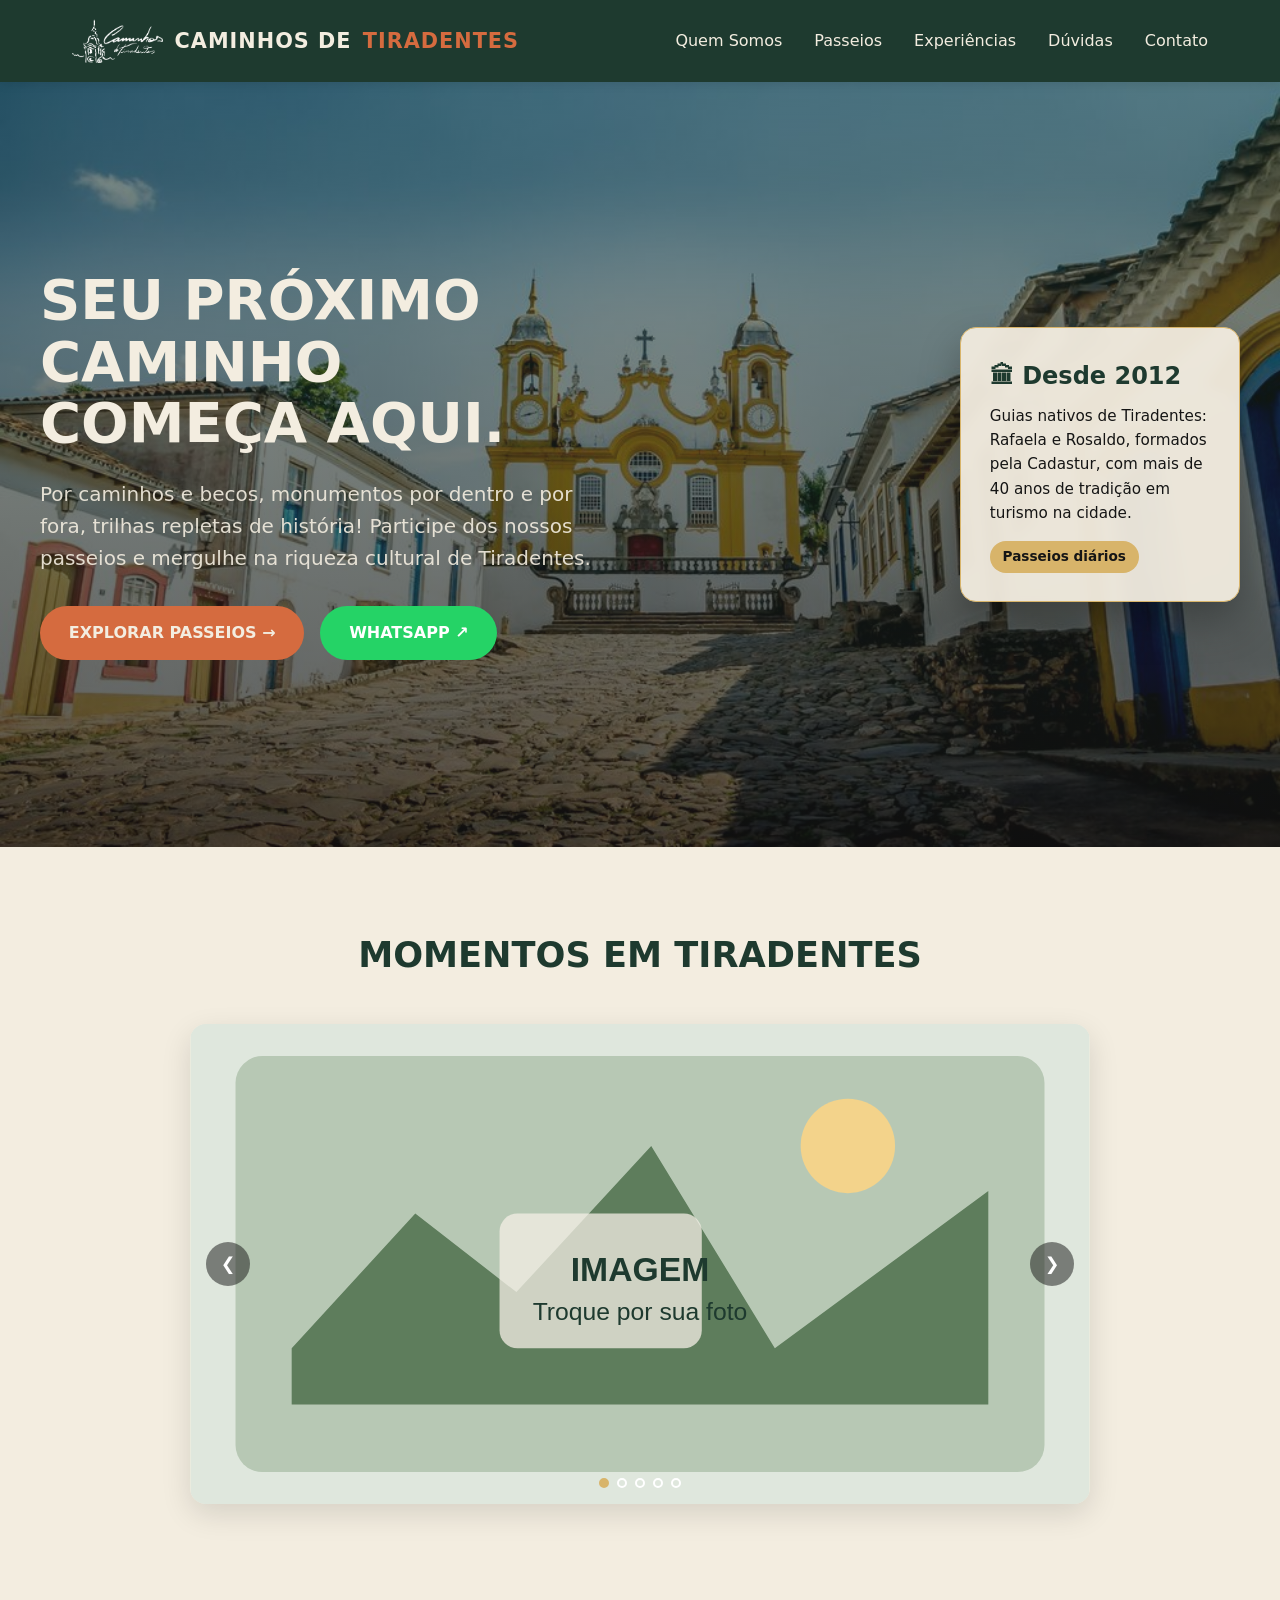
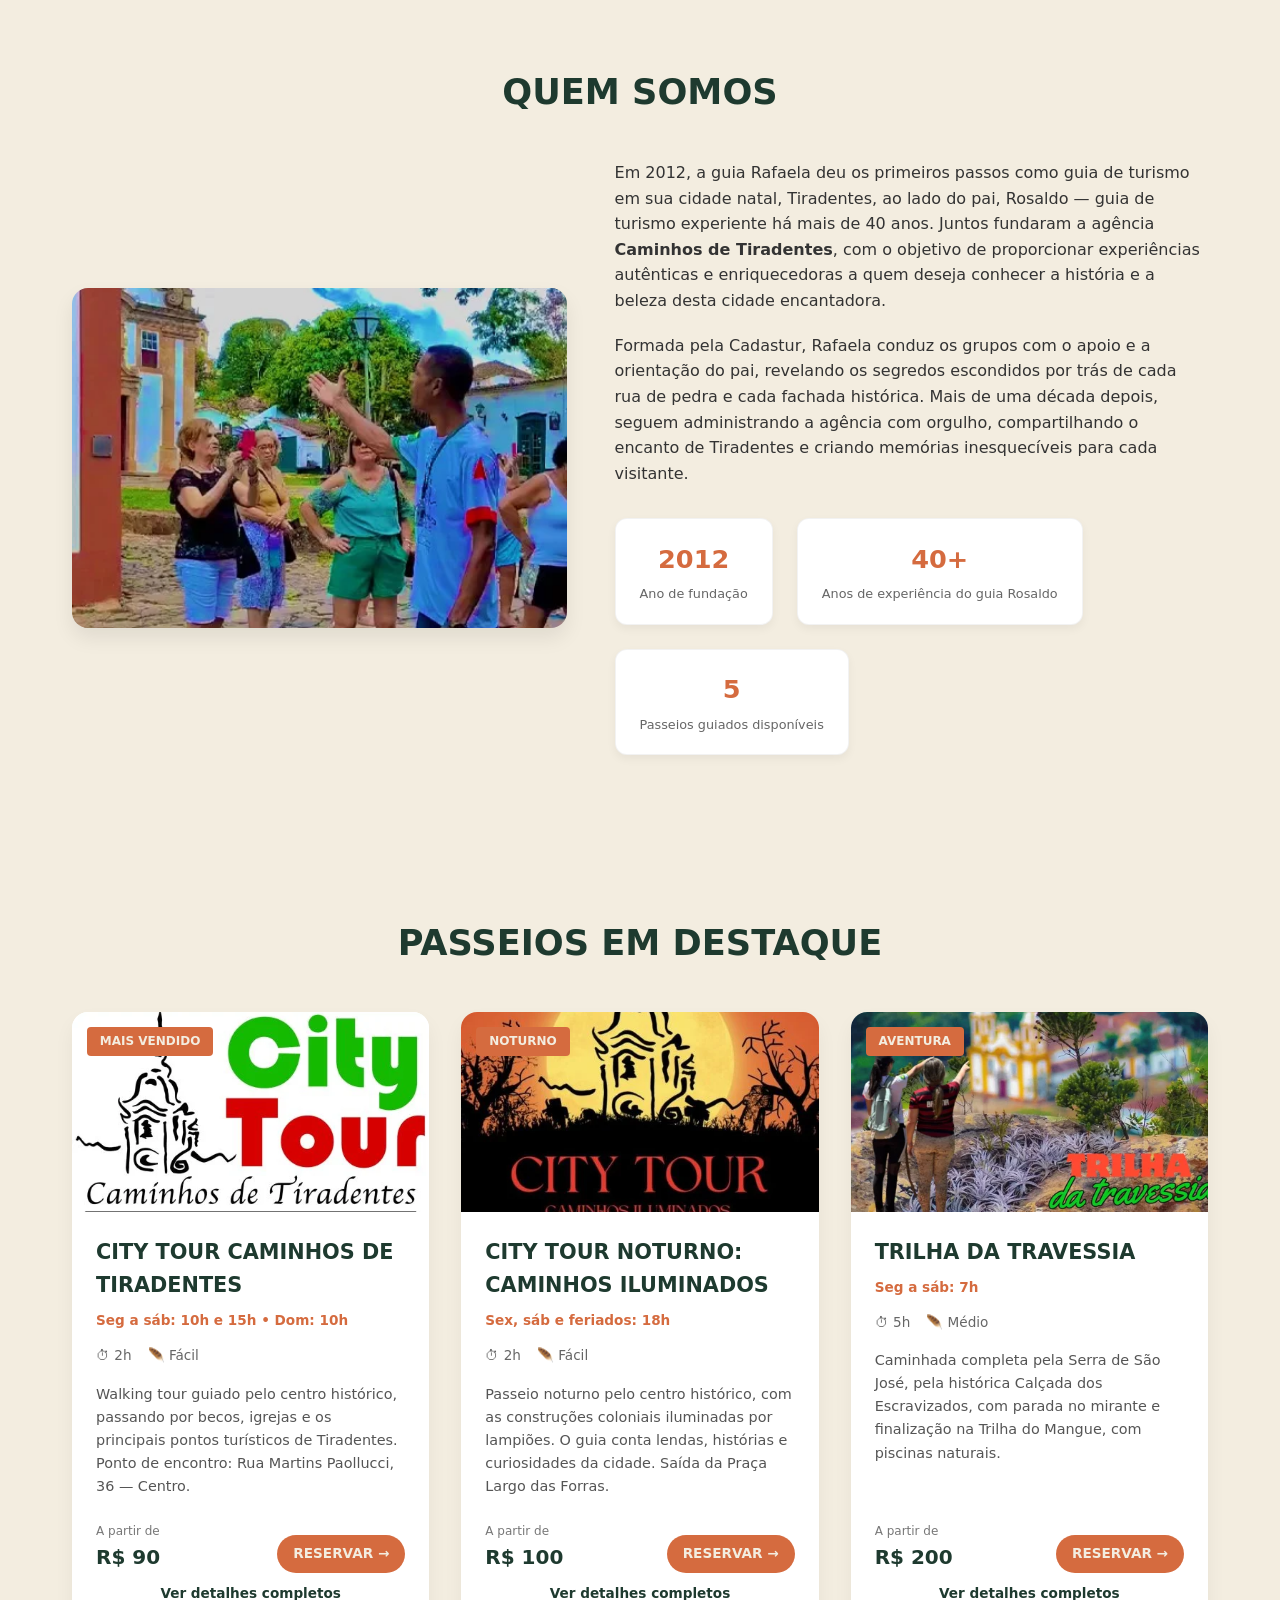
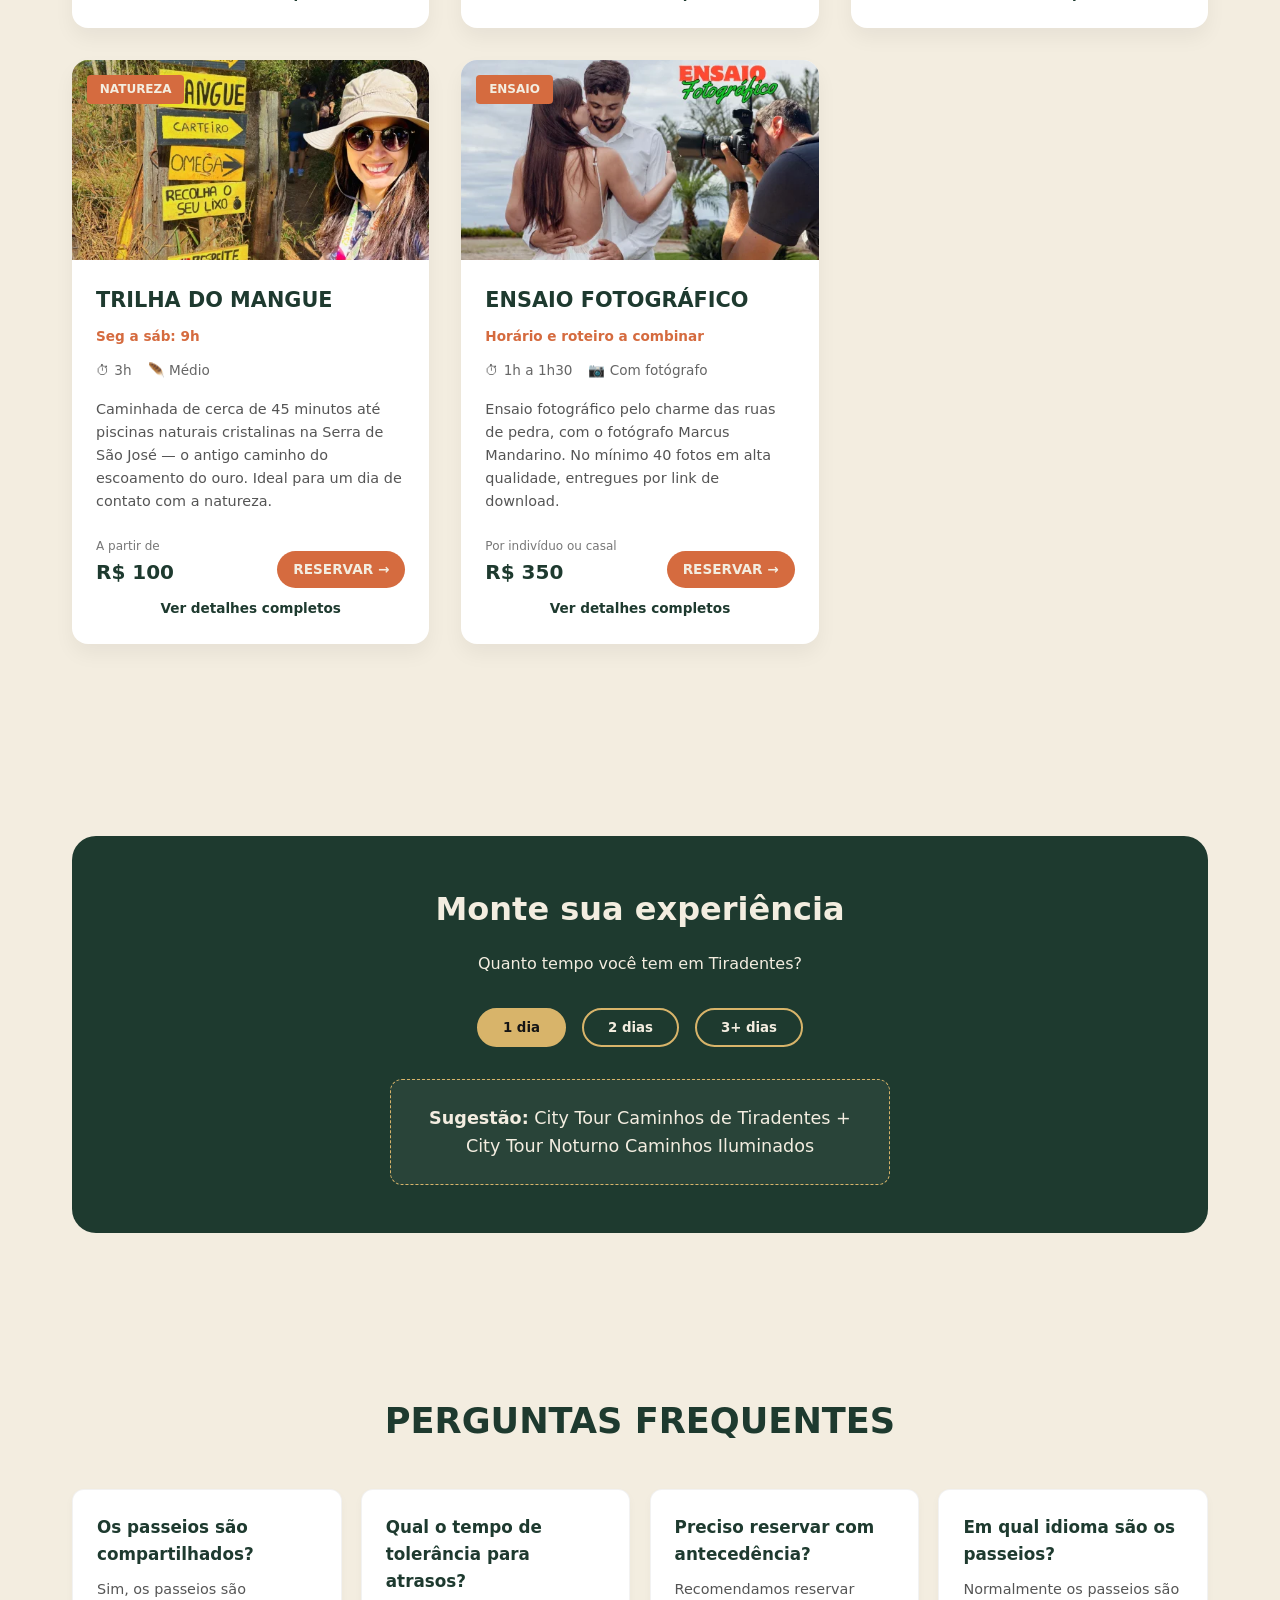
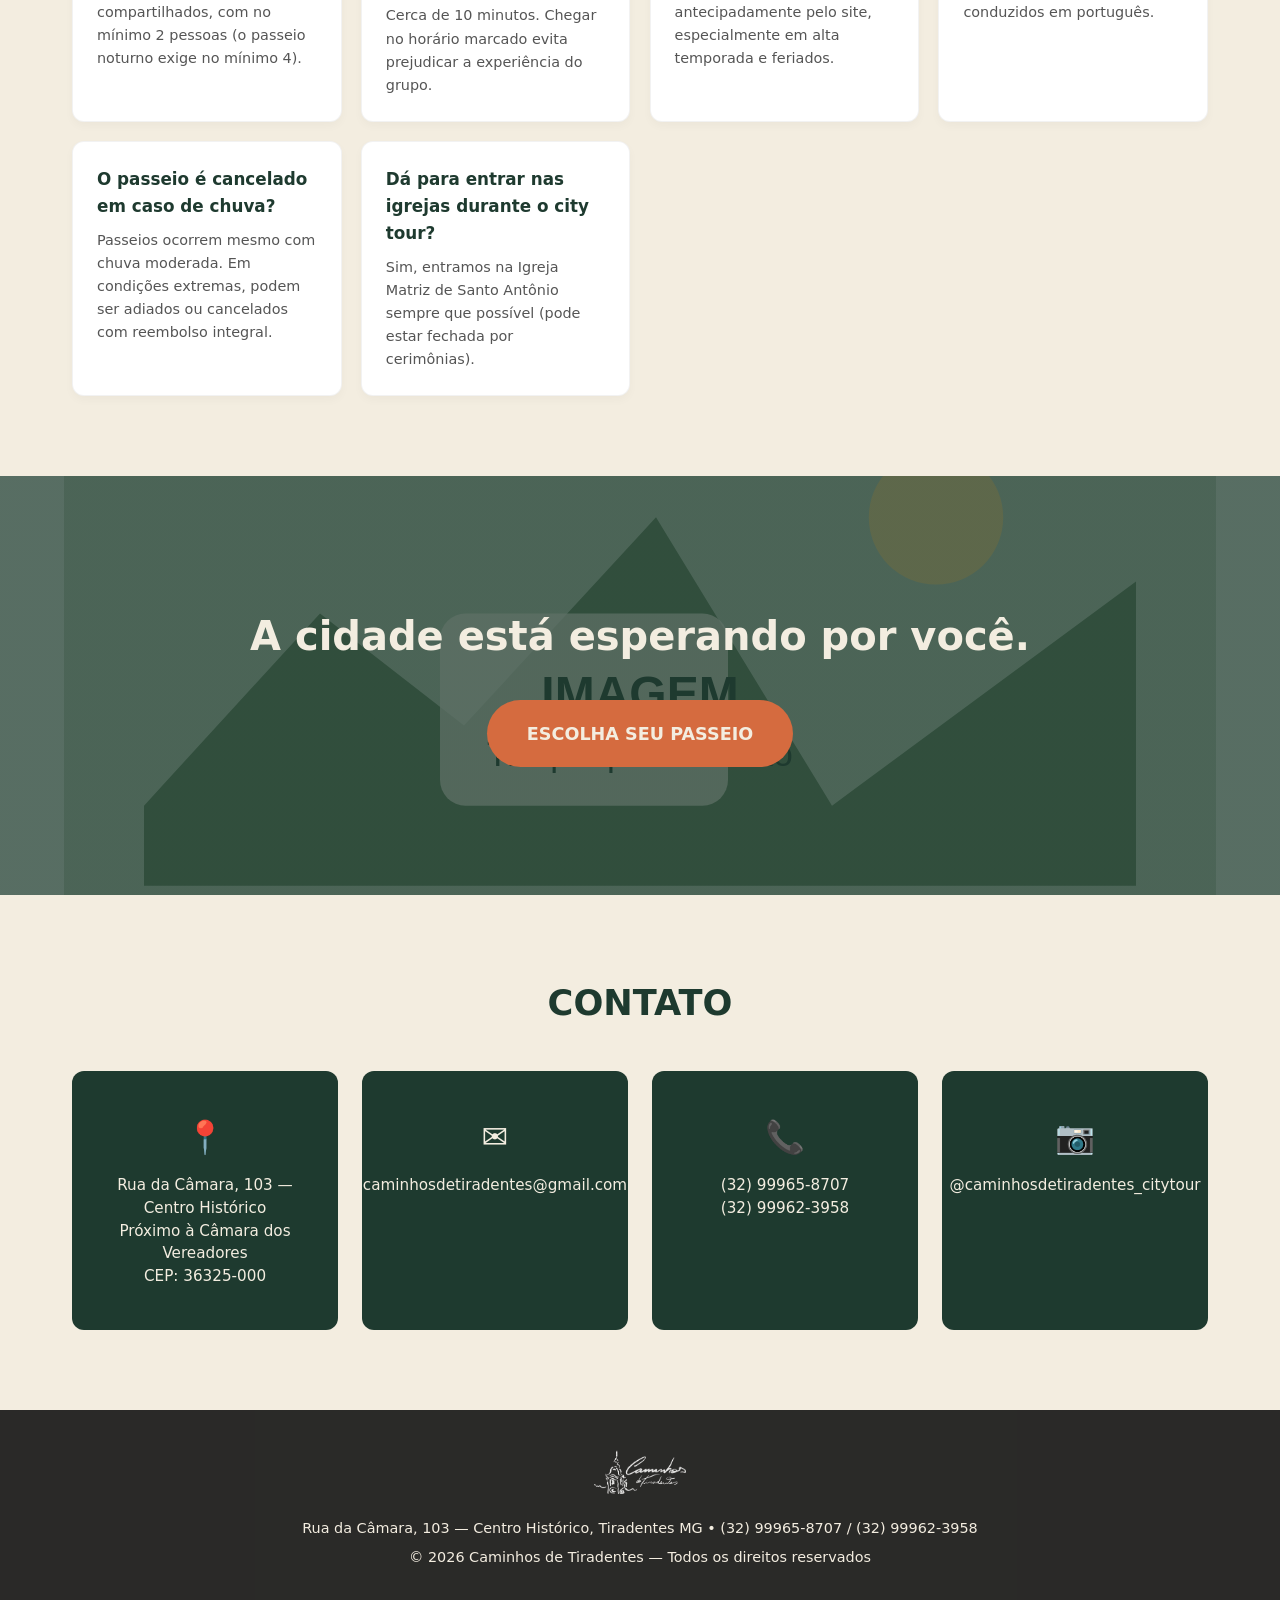
==== commit 372fff11: "att" ====
--- a/index.html
+++ b/index.html
@@ -19,6 +19,7 @@
     <nav>
       <a href="#" class="logo">
         <img src="images/logo.webp" alt="Caminhos de Tiradentes" class="logo-img">
+        Caminhos de <span>Tiradentes</span>
       </a>
       <ul class="nav-links">
         <li><a href="#quem-somos">Quem Somos</a></li>
--- a/style.css
+++ b/style.css
@@ -51,12 +51,18 @@
 .logo {
   display: flex;
   align-items: center;
+  gap: 0.7rem;
   color: var(--creme);
   font-weight: 800;
   font-size: 1.3rem;
   letter-spacing: 1px;
   text-transform: uppercase;
   text-decoration: none;
+  transition: opacity 0.2s;
+}
+
+.logo:hover {
+  opacity: 0.85;
 }
 
 .logo span {
@@ -66,18 +72,14 @@
 /* LOGO (IMAGEM)
    ALTERE AQUI: o tamanho da logo no cabeçalho.
    O filtro deixa a arte (originalmente preta) branca, para aparecer bem
-   sobre o fundo verde-escuro do header. Para trocar a imagem, basta
-   substituir o arquivo images/logo.webp mantendo o mesmo nome.
+   sobre o fundo verde-escuro do header, ao lado do nome em texto.
+   Para trocar a imagem, basta substituir o arquivo images/logo.webp
+   mantendo o mesmo nome.
 */
 .logo-img {
-  height: 52px;
+  height: 44px;
   width: auto;
   filter: brightness(0) invert(1);
-  transition: opacity 0.2s;
-}
-
-.logo-img:hover {
-  opacity: 0.85;
 }
 
 .nav-links {
@@ -975,6 +977,9 @@
     text-align: left;
   }
   .logo-img {
-    height: 40px;
+    height: 34px;
   }
-}
+  .logo {
+    font-size: 1.05rem;
+  }
+}
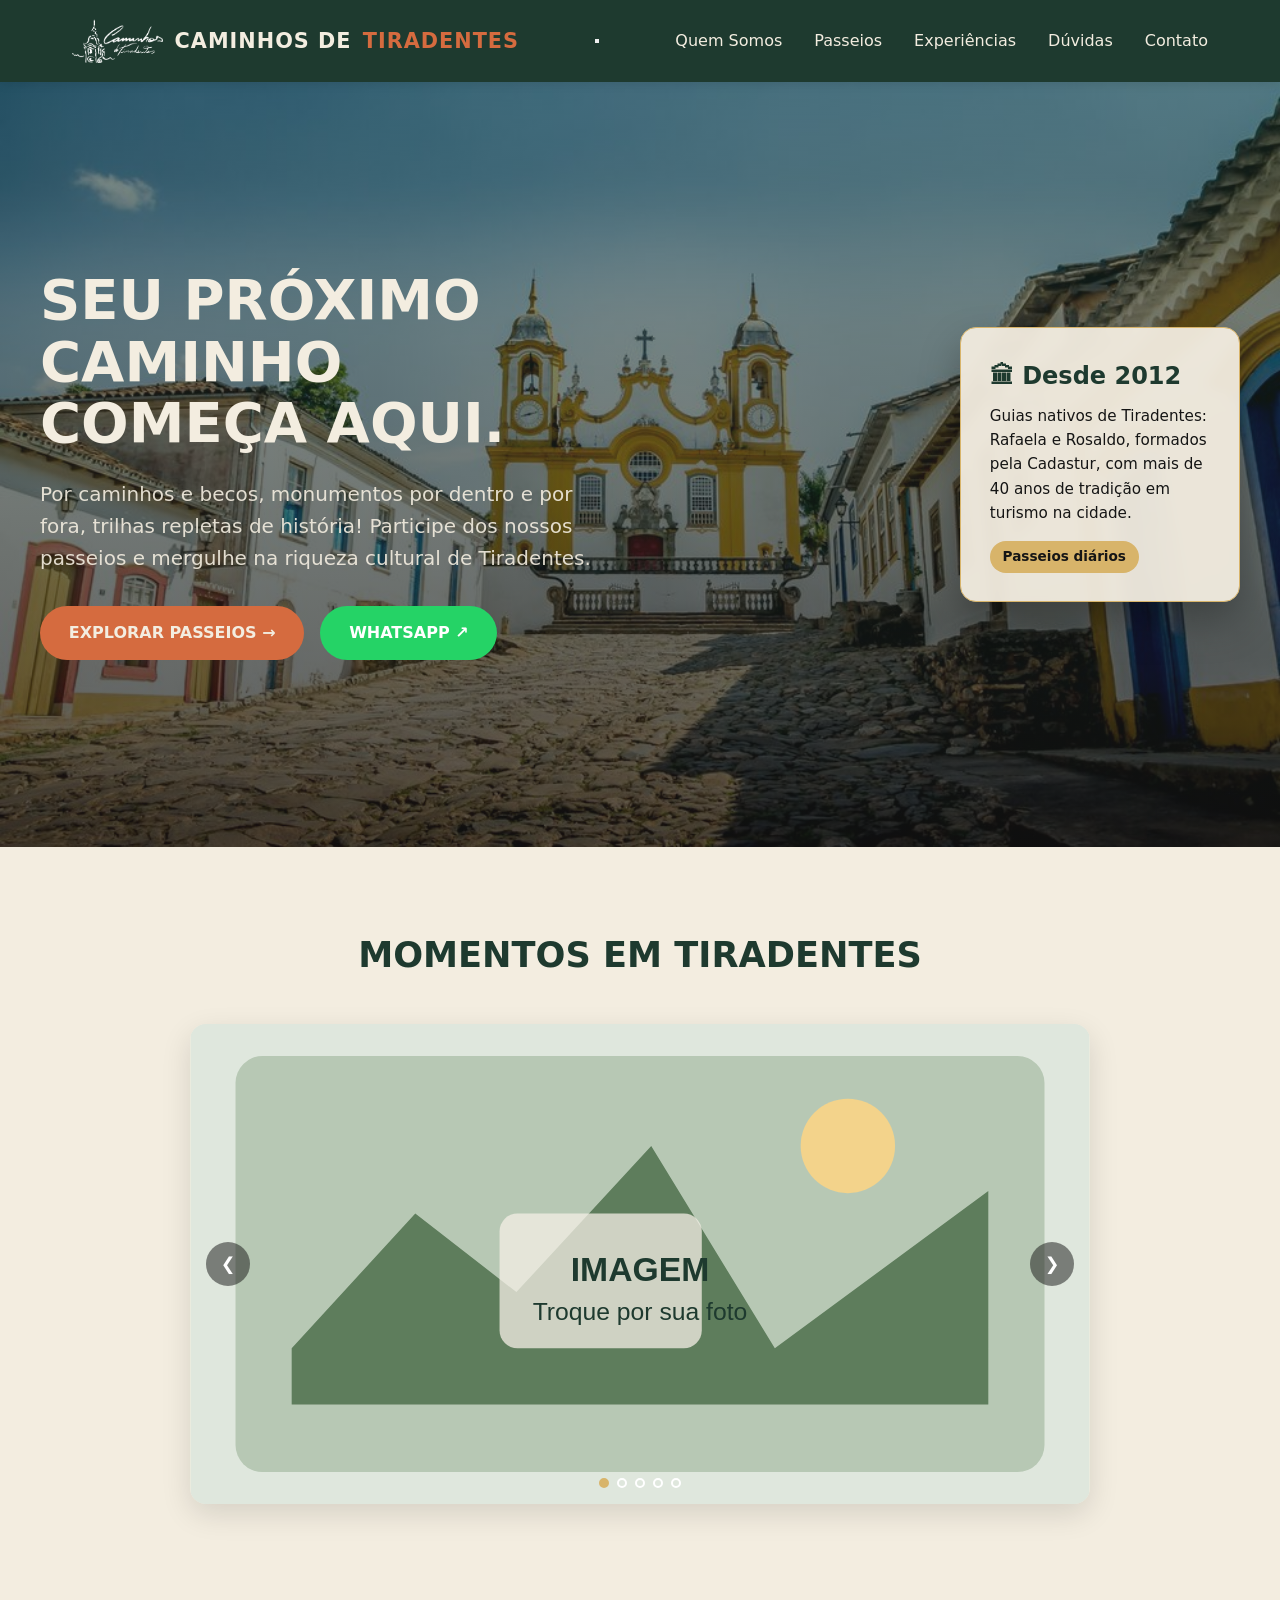
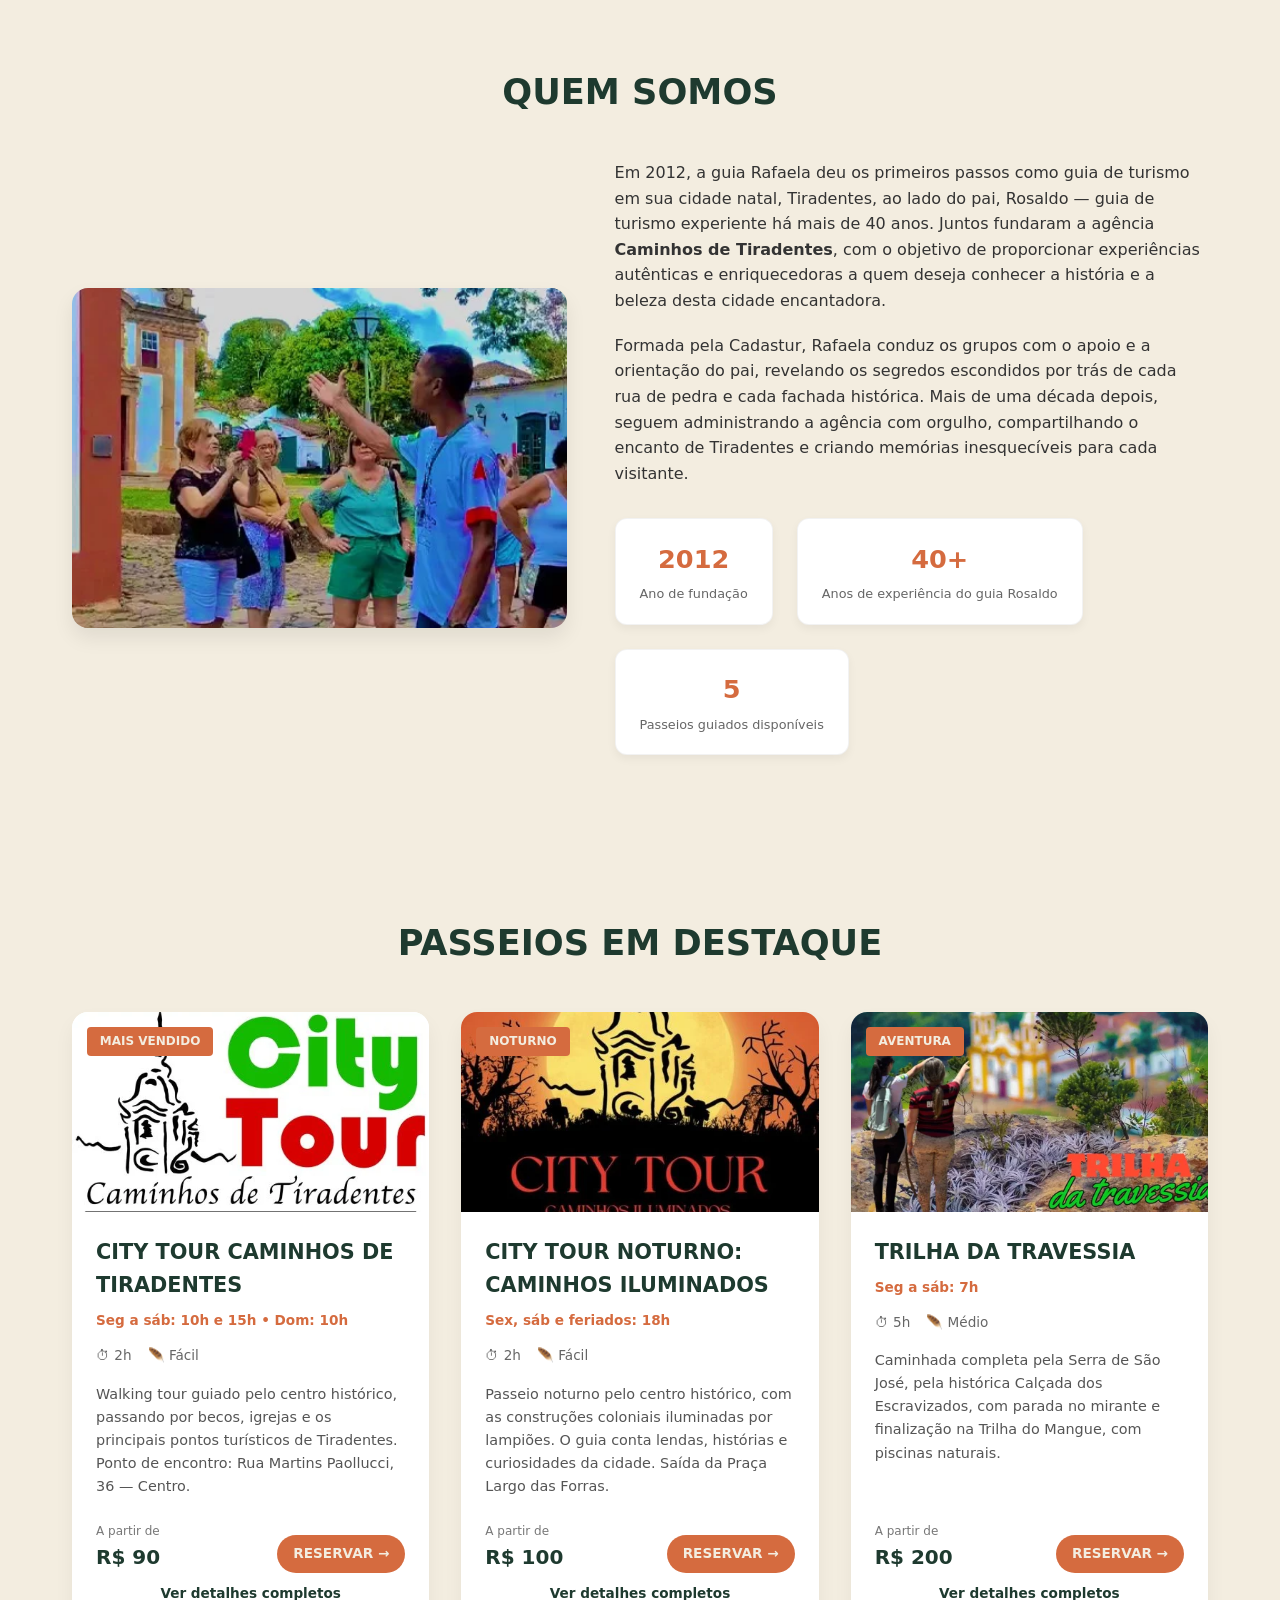
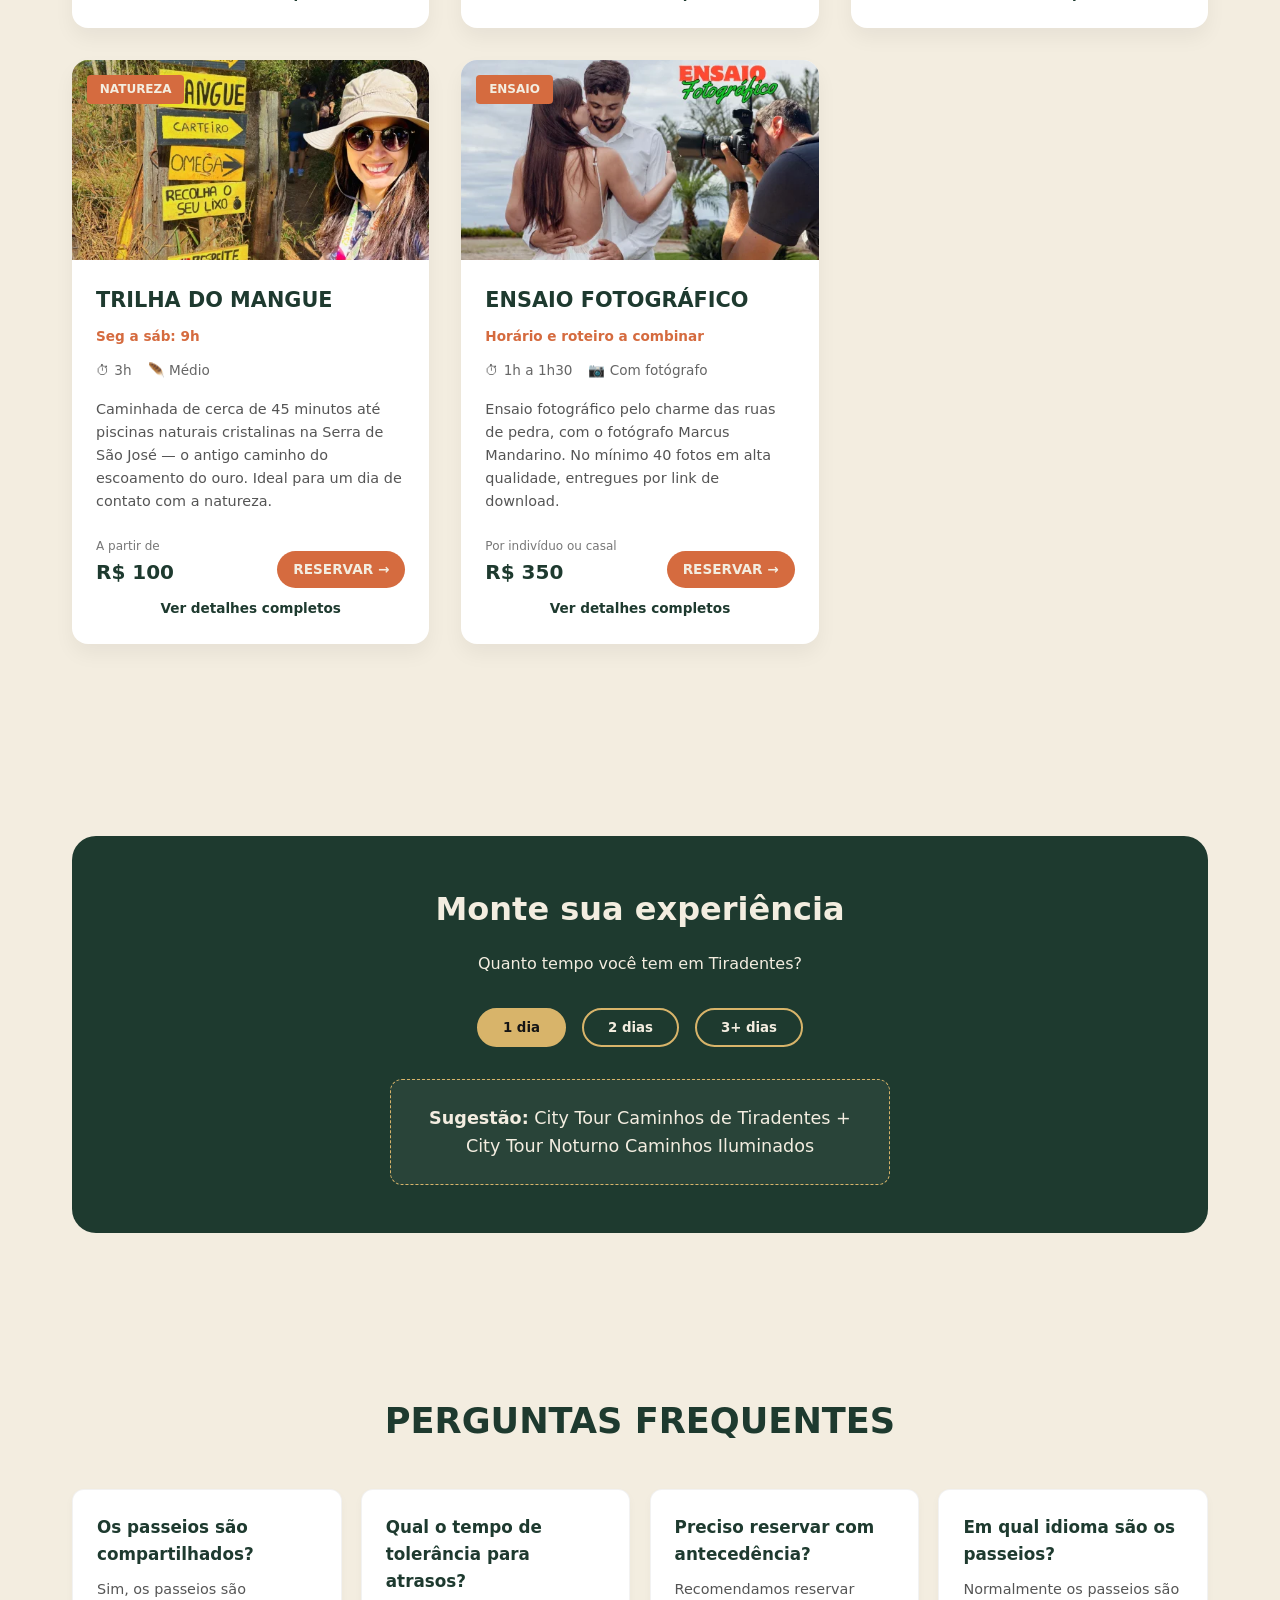
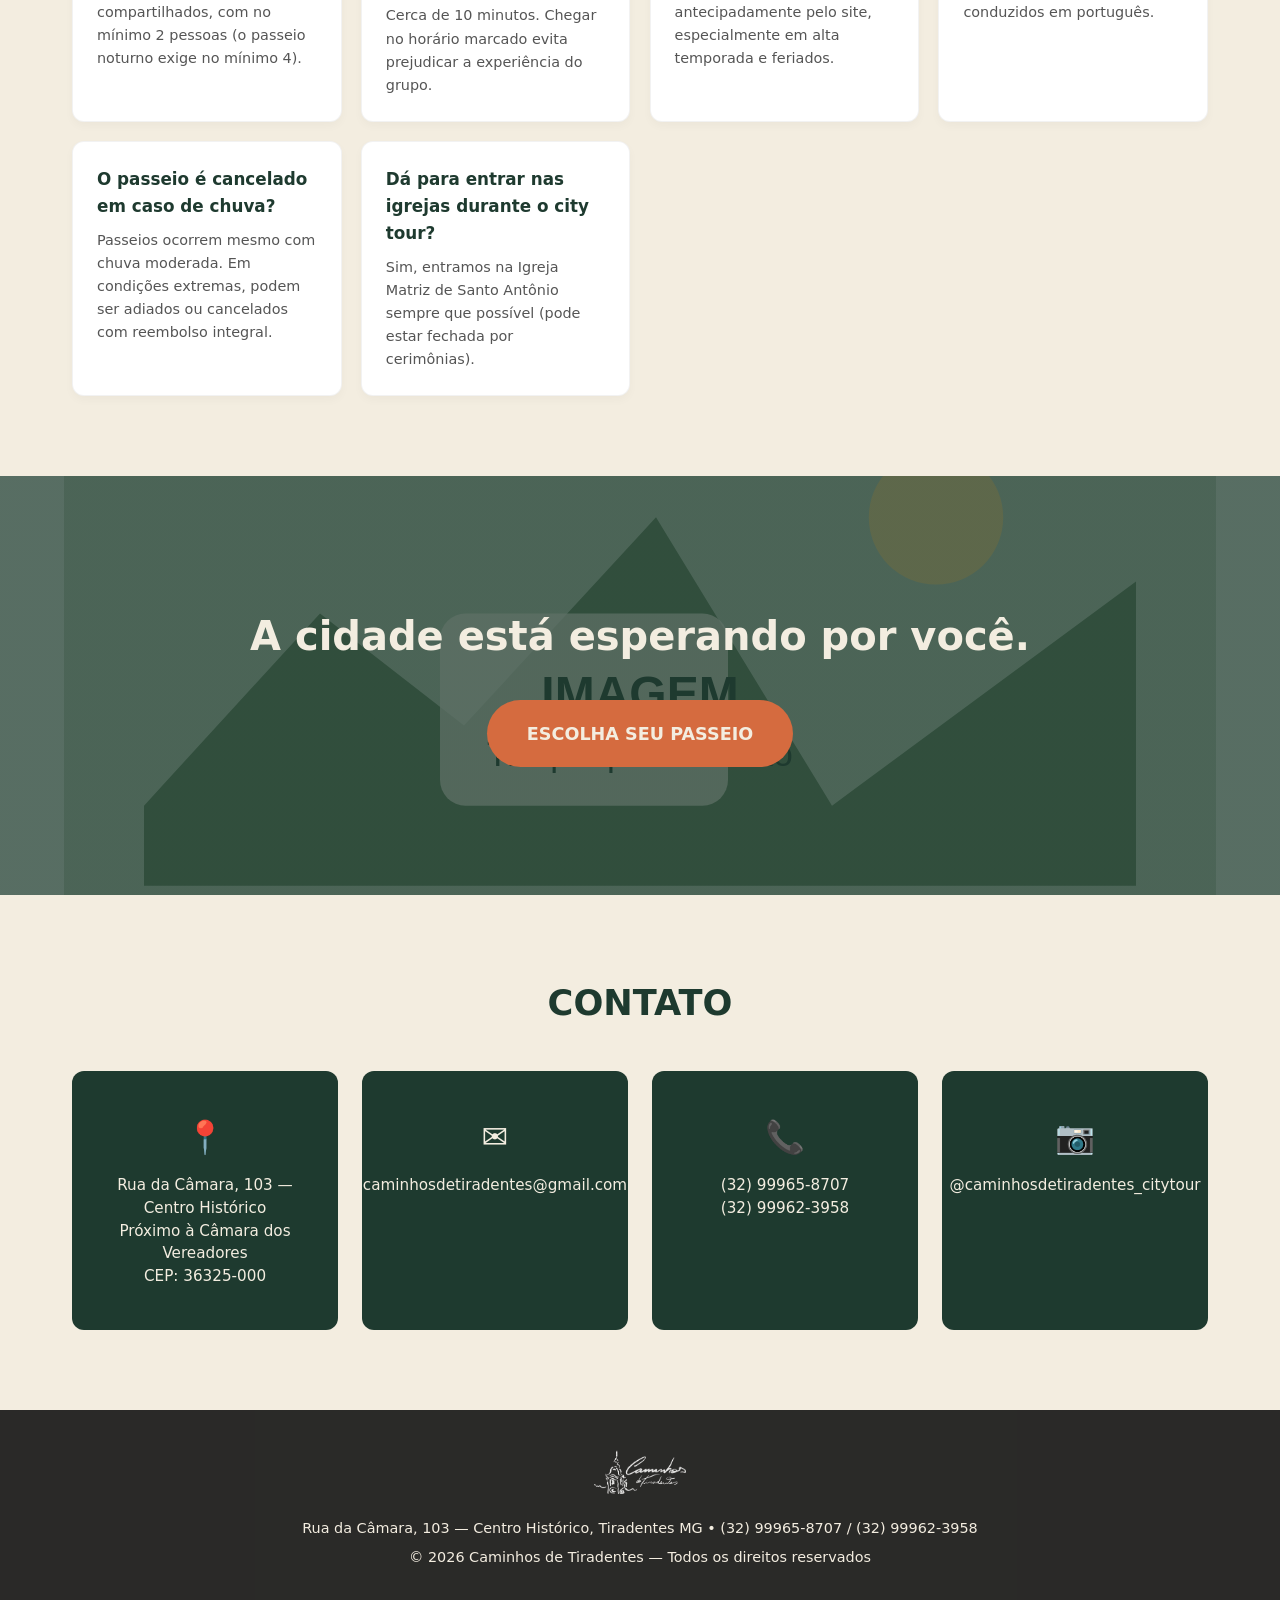
==== commit 3f0a50c5: "responsividade Added mobile menu toggle button for navigation." ====
--- a/index.html
+++ b/index.html
@@ -21,7 +21,10 @@
         <img src="images/logo.webp" alt="Caminhos de Tiradentes" class="logo-img">
         Caminhos de <span>Tiradentes</span>
       </a>
-      <ul class="nav-links">
+      <button class="mobile-menu-toggle" type="button" aria-label="Abrir menu" aria-expanded="false" aria-controls="main-menu">
+        <span></span><span></span><span></span>
+      </button>
+      <ul class="nav-links" id="main-menu">
         <li><a href="#quem-somos">Quem Somos</a></li>
         <li><a href="#passeios">Passeios</a></li>
         <li><a href="#experiencia">Experiências</a></li>
